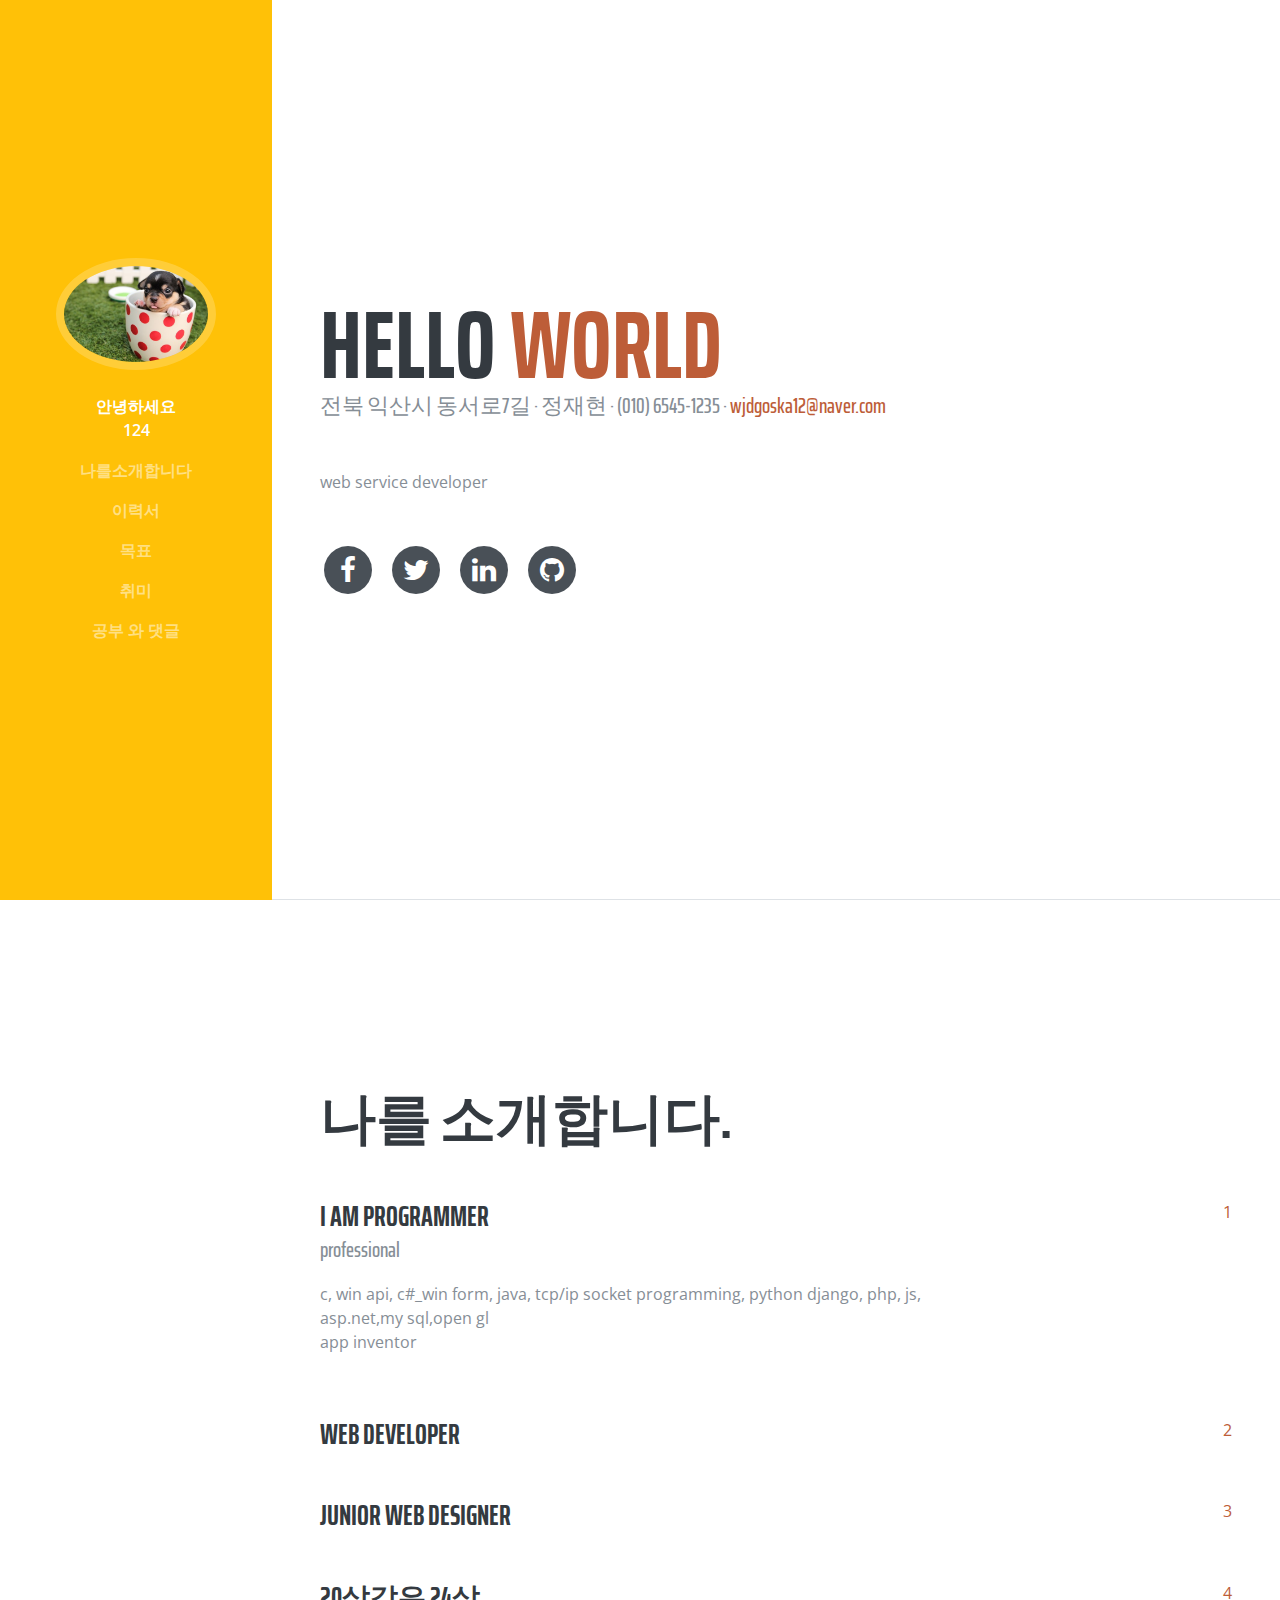
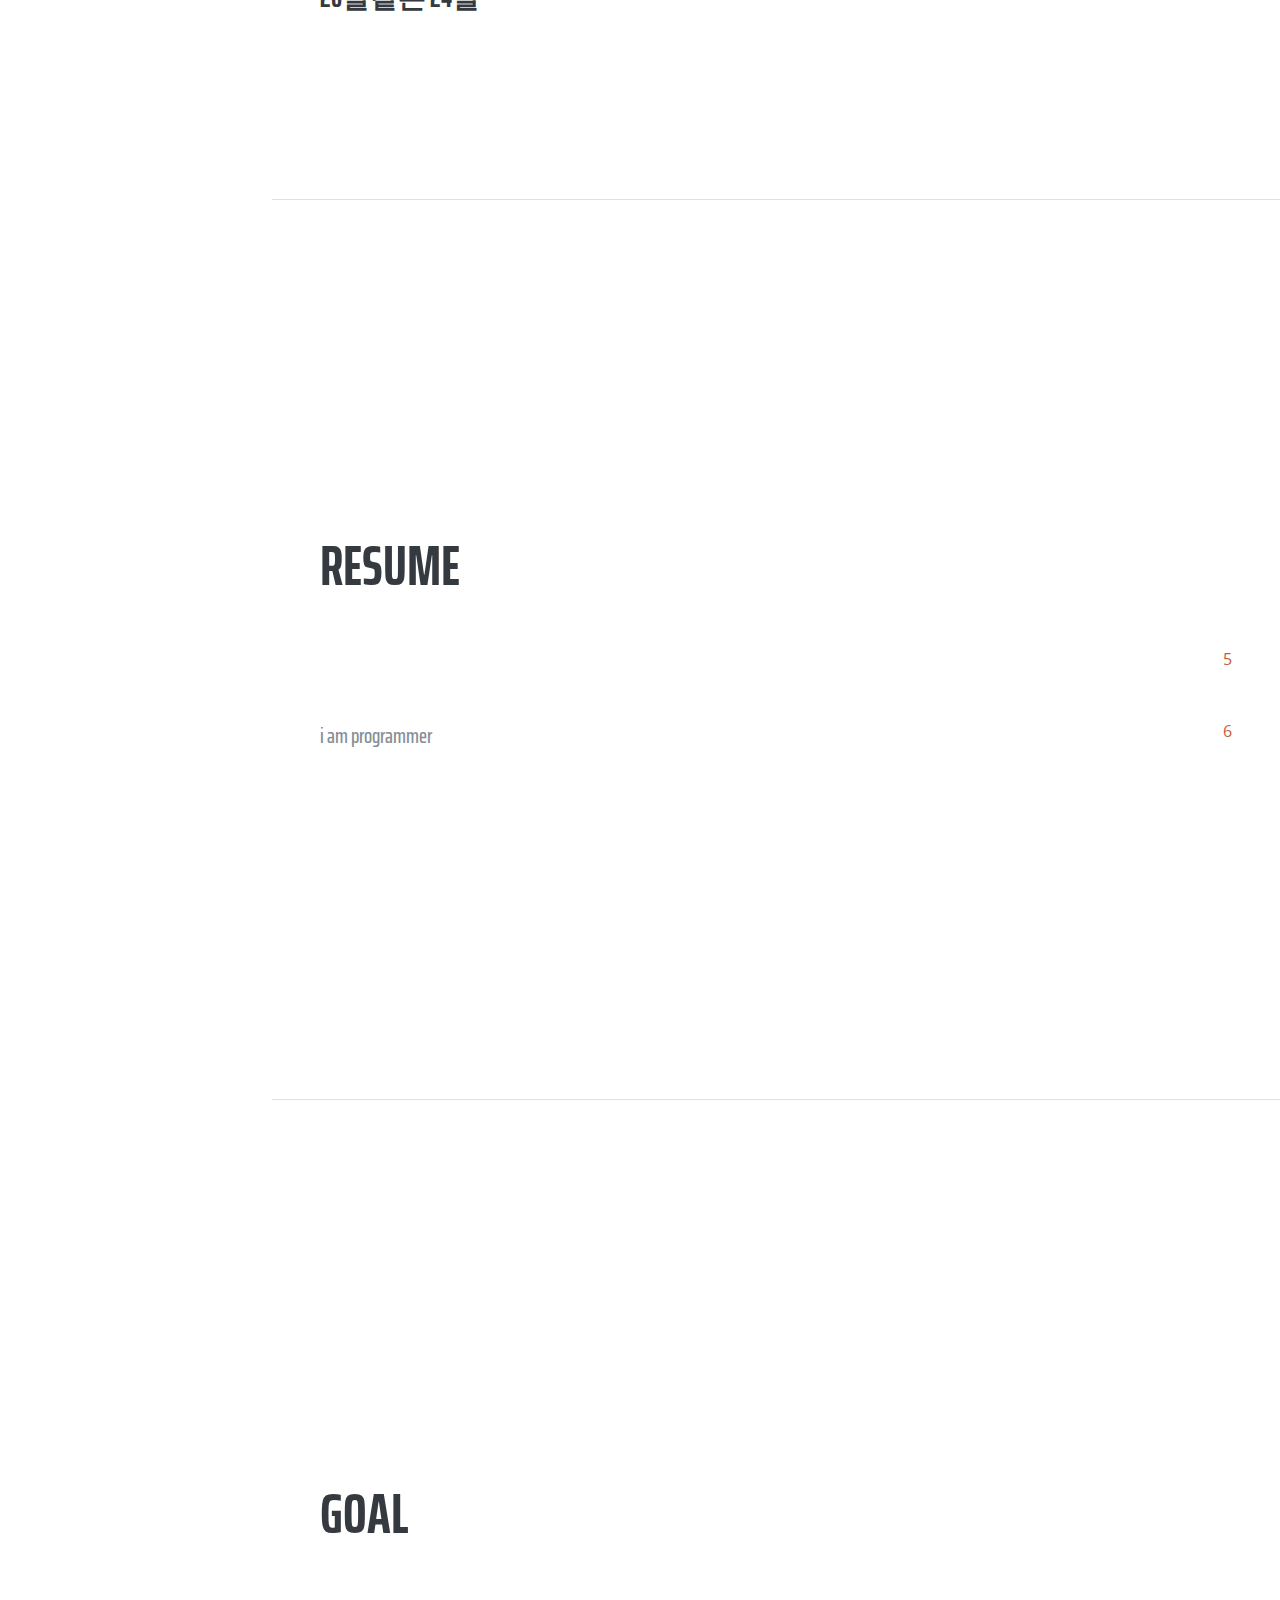
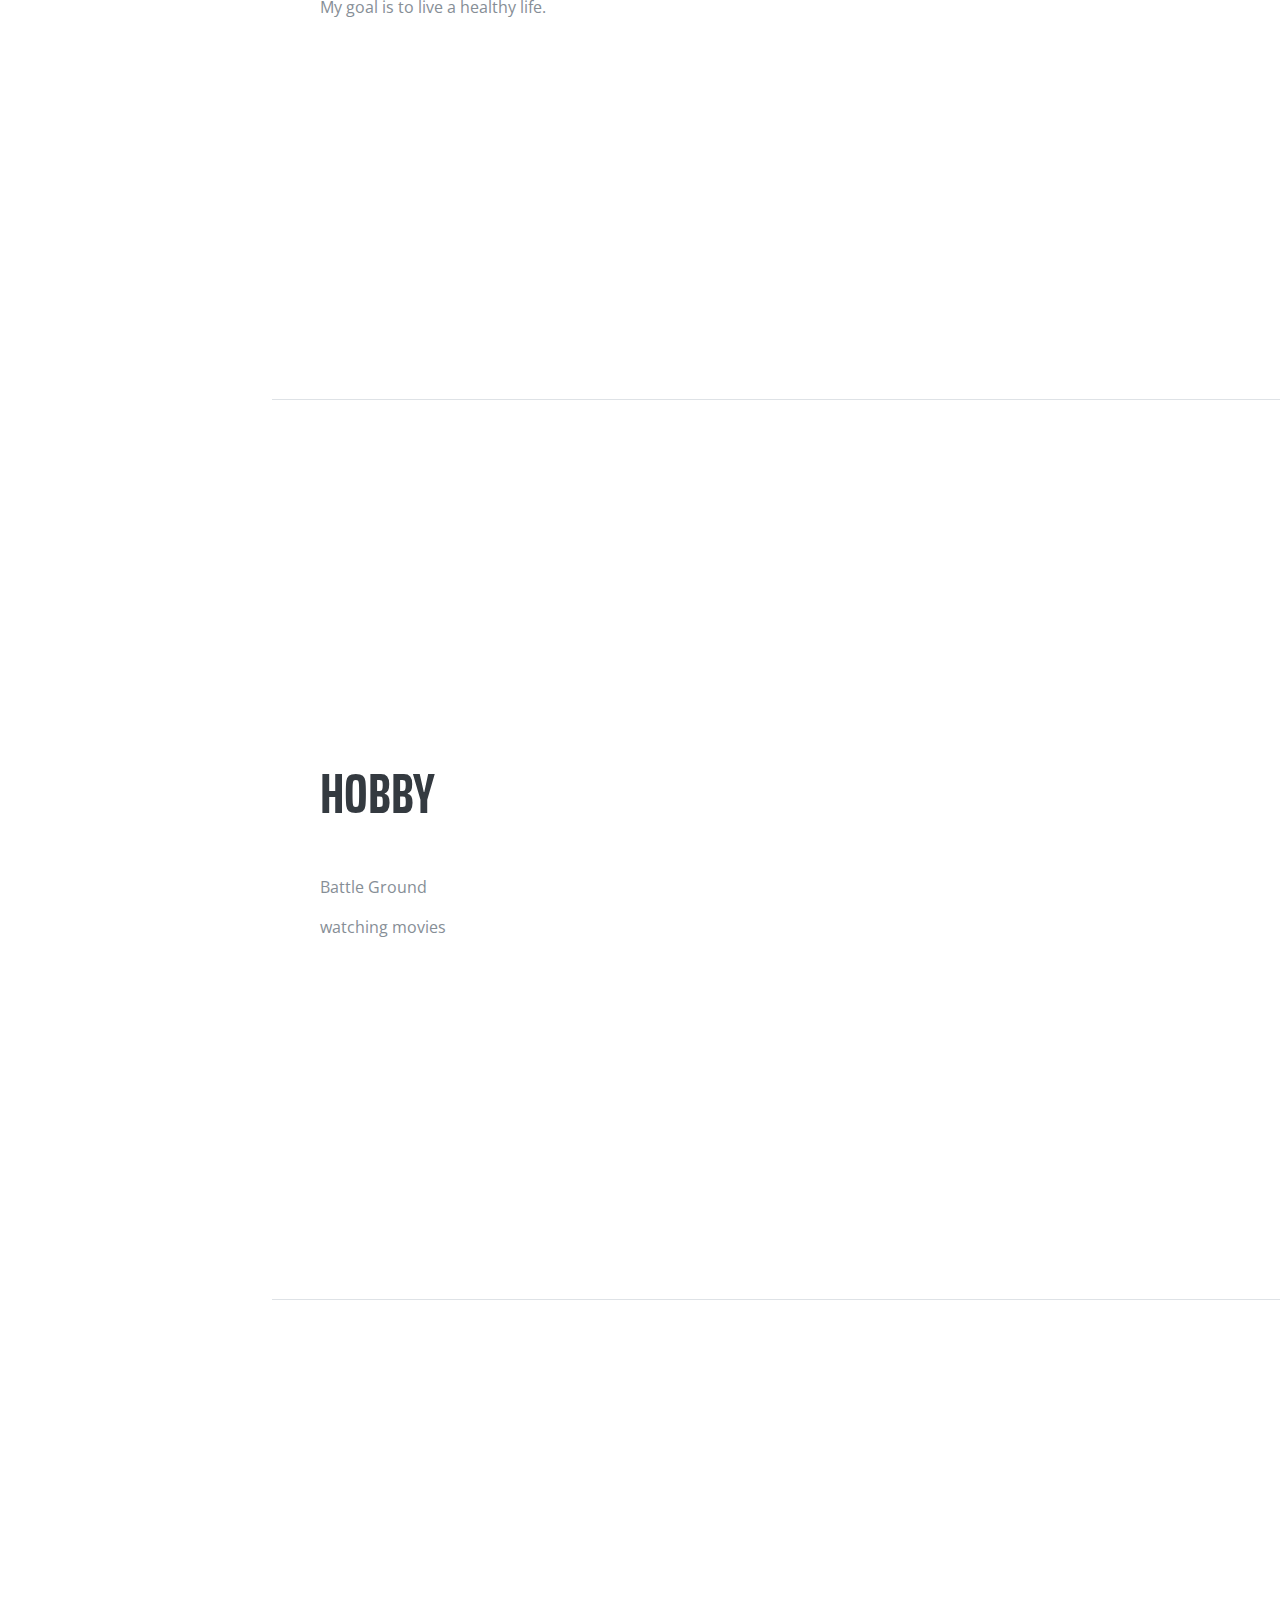
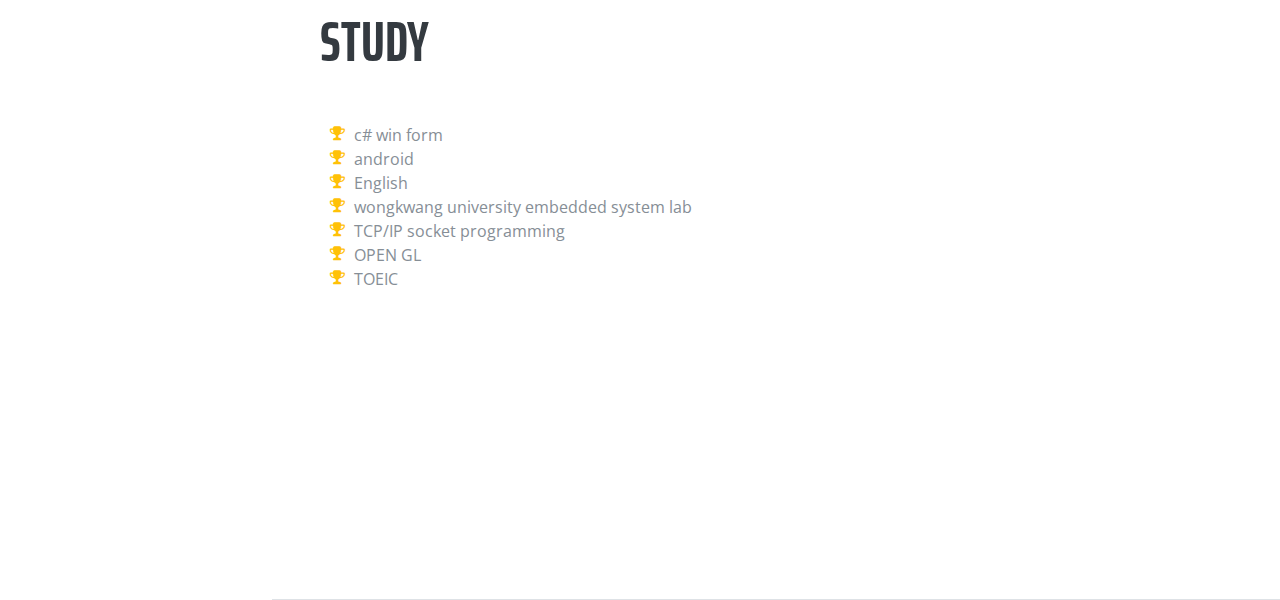
==== index.html @ 65ce3985 "Update index.html" ====
<!DOCTYPE html>
<html lang="en">

  <head>

    <meta charset="utf-8">
    <meta name="viewport" content="width=device-width, initial-scale=1, shrink-to-fit=no">
    <meta name="description" content="">
    <meta name="author" content="">
    
    <title>정재현의 웹페이지 </title>

    <!-- Bootstrap core CSS -->
    <link href="vendor/bootstrap/css/bootstrap.min.css" rel="stylesheet">

    <!-- Custom fonts for this template -->
    <link href="https://fonts.googleapis.com/css?family=Saira+Extra+Condensed:100,200,300,400,500,600,700,800,900" rel="stylesheet">
    <link href="https://fonts.googleapis.com/css?family=Open+Sans:300,300i,400,400i,600,600i,700,700i,800,800i" rel="stylesheet">
    <link href="vendor/font-awesome/css/font-awesome.min.css" rel="stylesheet">
    <link href="vendor/devicons/css/devicons.min.css" rel="stylesheet">
    <link href="vendor/simple-line-icons/css/simple-line-icons.css" rel="stylesheet">

    <!-- Custom styles for this template -->
    <link href="css/resume.css" rel="stylesheet">

  </head>

  <body id="page-top">



    <nav class="navbar navbar-expand-lg navbar-dark bg-warning fixed-top" id="sideNav">
      <a class="navbar-brand js-scroll-trigger" href="#page-top">
        <span class="d-block d-lg-none">Start Bootstrap</span>
        <span class="d-none d-lg-block">
          <img class="img-fluid img-profile rounded-circle mx-auto mb-2" src="img/profile.jpg" alt="">
        </span>
      </a>
      <button class="navbar-toggler" type="button" data-toggle="collapse" data-target="#navbarSupportedContent" aria-controls="navbarSupportedContent" aria-expanded="false" aria-label="Toggle navigation">
        <span class="navbar-toggler-icon"></span>
      </button>
      <div class="collapse navbar-collapse" id="navbarSupportedContent">
        <ul class="navbar-nav">
          <li class="nav-item">
            <a class="nav-link js-scroll-trigger" href="#about">안녕하세요<br>124</a>
          </li>
          <li class="nav-item">
            <a class="nav-link js-scroll-trigger" href="#experience">나를소개합니다</a>
          </li>
          <li class="nav-item">
            <a class="nav-link js-scroll-trigger" href="#education">이력서</a>
          </li>
          <li class="nav-item">
            <a class="nav-link js-scroll-trigger" href="#skills">목표</a>
          </li>
          <li class="nav-item">
            <a class="nav-link js-scroll-trigger" href="#interests">취미</a>
          </li>
          <li class="nav-item">
            <a class="nav-link js-scroll-trigger" href="#awards">공부 와 댓글</a>
          </li>
        </ul>
      </div>
    </nav>

    <div class="container-fluid p-0">

      <section class="resume-section p-3 p-lg-5 d-flex d-column" id="about">
        <div class="my-auto">
          <h1 class="mb-0">Hello
            <span class="text-primary">World</span>
          </h1>
          <div class="subheading mb-5">전북 익산시 동서로7길 · 정재현 · (010) 6545-1235 ·
            <a href="mailto:name@email.com">wjdgoska12@naver.com</a>
          </div>
          <p class="mb-5">web service developer</p>
          <ul class="list-inline list-social-icons mb-0">
            <li class="list-inline-item">
              <a href="#">
                <span class="fa-stack fa-lg">
                  <i class="fa fa-circle fa-stack-2x"></i>
                  <i class="fa fa-facebook fa-stack-1x fa-inverse"></i>
                </span>
              </a>
            </li>
            <li class="list-inline-item">
              <a href="#">
                <span class="fa-stack fa-lg">
                  <i class="fa fa-circle fa-stack-2x"></i>
                  <i class="fa fa-twitter fa-stack-1x fa-inverse"></i>
                </span>
              </a>
            </li>
            <li class="list-inline-item">
              <a href="#">
                <span class="fa-stack fa-lg">
                  <i class="fa fa-circle fa-stack-2x"></i>
                  <i class="fa fa-linkedin fa-stack-1x fa-inverse"></i>
                </span>
              </a>
            </li>
            <li class="list-inline-item">
              <a href="#">
                <span class="fa-stack fa-lg">
                  <i class="fa fa-circle fa-stack-2x"></i>
                  <i class="fa fa-github fa-stack-1x fa-inverse"></i>
                </span>
              </a>
            </li>
          </ul>
        </div>
      </section>

      <section class="resume-section p-3 p-lg-5 d-flex flex-column" id="experience">
        <div class="my-auto">
          <h2 class="mb-5">나를 소개합니다.</h2>

          <div class="resume-item d-flex flex-column flex-md-row mb-5">
            <div class="resume-content mr-auto">
              <h3 class="mb-0">I am programmer</h3>
              <div class="subheading mb-3">professional</div>
              <p>c, win api, c#_win form, java, tcp/ip socket programming, python django, php, js, asp.net,my sql,open gl<br>app inventor</div>
            <div class="resume-date text-md-right">
              <span class="text-primary">1</span>
            </div>
          </div>

          <div class="resume-item d-flex flex-column flex-md-row mb-5">
            <div class="resume-content mr-auto">
              <h3 class="mb-0">Web Developer</h3>
             
            </div>
            <div class="resume-date text-md-right">
              <span class="text-primary">2</span>
            </div>
          </div>

          <div class="resume-item d-flex flex-column flex-md-row mb-5">
            <div class="resume-content mr-auto">
              <h3 class="mb-0">Junior Web Designer</h3>
              
            </div>
            <div class="resume-date text-md-right">
              <span class="text-primary">3</span>
            </div>
          </div>

          <div class="resume-item d-flex flex-column flex-md-row">
            <div class="resume-content mr-auto">
              <h3 class="mb-0">20살같은 24살</h3>
              
            </div>
            <div class="resume-date text-md-right">
              <span class="text-primary">4</span>
            </div>
          </div>

        </div>

      </section>

      <section class="resume-section p-3 p-lg-5 d-flex flex-column" id="education">
        <div class="my-auto">
          <h2 class="mb-5">Resume</h2>

          <div class="resume-item d-flex flex-column flex-md-row mb-5">
            <div class="resume-content mr-auto">
            
            </div>
            <div class="resume-date text-md-right">
              <span class="text-primary">5</span>
            </div>
          </div>
          <div class="resume-item d-flex flex-column flex-md-row">
            <div class="resume-content mr-auto">
              <div class="subheading mb-3">I am Programmer</div>
            
            </div>
            <div class="resume-date text-md-right">
              <span class="text-primary">6</span>
            </div>
          </div>

        </div>
      </section>

      <section class="resume-section p-3 p-lg-5 d-flex flex-column" id="skills">
        <div class="my-auto">
          <h2 class="mb-5">goal</h2>
               My goal is to live a healthy life.
        </div>
      </section>

      <section class="resume-section p-3 p-lg-5 d-flex flex-column" id="interests">
        <div class="my-auto">
          <h2 class="mb-5">HOBBY</h2>
          <p>Battle Ground</p>
          <p class="mb-0">watching movies</p>
        </div>
      </section>

      <section class="resume-section p-3 p-lg-5 d-flex flex-column" id="awards">
        <div class="my-auto">
          <h2 class="mb-5">study</h2>
          <ul class="fa-ul mb-0">
            <li>
              <i class="fa-li fa fa-trophy text-warning"></i>
              c# win form</li>
            <li>
              <i class="fa-li fa fa-trophy text-warning"></i>
             android</li>
            <li>
              <i class="fa-li fa fa-trophy text-warning"></i>
            
             English</li>
            <li>
              <i class="fa-li fa fa-trophy text-warning"></i>
             wongkwang university embedded system lab</li>
            <li>
              <i class="fa-li fa fa-trophy text-warning"></i>
              TCP/IP socket programming</li>
            <li>
            <li>
              <i class="fa-li fa fa-trophy text-warning"></i>
              OPEN GL</li>
            <li>
              <i class="fa-li fa fa-trophy text-warning"></i>
             TOEIC</li>
          </ul>
        </div>
      </section>

    </div>


    <!-- Bootstrap core JavaScript -->
    <script src="vendor/jquery/jquery.min.js"></script>
    <script src="vendor/bootstrap/js/bootstrap.bundle.min.js"></script>

    <!-- Plugin JavaScript -->
    <script src="vendor/jquery-easing/jquery.easing.min.js"></script>

    <!-- Custom scripts for this template -->
    <script src="js/resume.min.js"></script>
</div>

<script id="dsq-count-scr" src="//wjdgoska12-1.disqus.com/count.js" async></script>
<div id="disqus_thread"></div>
<script>

  /**
  *  RECOMMENDED CONFIGURATION VARIABLES: EDIT AND UNCOMMENT THE SECTION BELOW TO INSERT DYNAMIC VALUES FROM YOUR PLATFORM OR CMS.
  *  LEARN WHY DEFINING THESE VARIABLES IS IMPORTANT: https://disqus.com/admin/universalcode/#configuration-variables*/
  /*
  var disqus_config = function () {
  this.page.url = PAGE_URL;  // Replace PAGE_URL with your page's canonical URL variable
  this.page.identifier = PAGE_IDENTIFIER; // Replace PAGE_IDENTIFIER with your page's unique identifier variable
  };
  
  */
  (function () { // DON'T EDIT BELOW THIS LINE
    var d = document, s = d.createElement('script');
    s.src = 'https://wjdgoska12-1.disqus.com/embed.js';
    s.setAttribute('data-timestamp', +new Date());
    (d.head || d.body).appendChild(s);
  })();
</script>
<noscript>Please enable JavaScript to view the
  <a href="https://disqus.com/?ref_noscript">comments powered by Disqus.</a>
</noscript>



  </body>

</html>
---- vendor/devicons/css/devicons.min.css ----
/*!
 *  Devicons 1.8.0 made by Theodore Vorillas / http://vorillaz.com 
 */
@font-face{font-family:devicons;src:url(../fonts/devicons.eot?xqxft6);src:url(../fonts/devicons.eot?#iefixxqxft6) format("embedded-opentype"),url(../fonts/devicons.woff?xqxft6) format("woff"),url(../fonts/devicons.ttf?xqxft6) format("truetype"),url(../fonts/devicons.svg?xqxft6#devicons) format("svg");font-weight:400;font-style:normal}.devicons{font-family:devicons;speak:none;font-style:normal;font-weight:400;font-variant:normal;text-transform:none;line-height:1;-webkit-font-smoothing:antialiased;-moz-osx-font-smoothing:grayscale}.devicons-git:before{content:"\e602"}.devicons-git_compare:before{content:"\e628"}.devicons-git_branch:before{content:"\e625"}.devicons-git_commit:before{content:"\e629"}.devicons-git_pull_request:before{content:"\e626"}.devicons-git_merge:before{content:"\e627"}.devicons-bitbucket:before{content:"\e603"}.devicons-github_alt:before{content:"\e608"}.devicons-github_badge:before{content:"\e609"}.devicons-github:before{content:"\e60a"}.devicons-github_full:before{content:"\e617"}.devicons-java:before{content:"\e638"}.devicons-ruby:before{content:"\e639"}.devicons-scala:before{content:"\e637"}.devicons-python:before{content:"\e63c"}.devicons-go:before{content:"\e624"}.devicons-ruby_on_rails:before{content:"\e63b"}.devicons-django:before{content:"\e61d"}.devicons-markdown:before{content:"\e63e"}.devicons-php:before{content:"\e63d"}.devicons-mysql:before{content:"\e604"}.devicons-streamline:before{content:"\e605"}.devicons-database:before{content:"\e606"}.devicons-laravel:before{content:"\e63f"}.devicons-javascript:before{content:"\e64e"}.devicons-angular:before{content:"\e653"}.devicons-backbone:before{content:"\e652"}.devicons-coffeescript:before{content:"\e651"}.devicons-jquery:before{content:"\e650"}.devicons-modernizr:before{content:"\e620"}.devicons-jquery_ui:before{content:"\e654"}.devicons-ember:before{content:"\e61b"}.devicons-dojo:before{content:"\e61c"}.devicons-nodejs:before{content:"\e619"}.devicons-nodejs_small:before{content:"\e618"}.devicons-javascript_shield:before{content:"\e64f"}.devicons-bootstrap:before{content:"\e647"}.devicons-sass:before{content:"\e64b"}.devicons-css3_full:before{content:"\e64a"}.devicons-css3:before{content:"\e649"}.devicons-html5:before{content:"\e636"}.devicons-html5_multimedia:before{content:"\e632"}.devicons-html5_device_access:before{content:"\e633"}.devicons-html5_3d_effects:before{content:"\e635"}.devicons-html5_connectivity:before{content:"\e634"}.devicons-ghost_small:before{content:"\e614"}.devicons-ghost:before{content:"\e61f"}.devicons-magento:before{content:"\e640"}.devicons-joomla:before{content:"\e641"}.devicons-jekyll_small:before{content:"\e60d"}.devicons-drupal:before{content:"\e642"}.devicons-wordpress:before{content:"\e60b"}.devicons-grunt:before{content:"\e64c"}.devicons-bower:before{content:"\e64d"}.devicons-npm:before{content:"\e61e"}.devicons-yahoo_small:before{content:"\e62b"}.devicons-yahoo:before{content:"\e615"}.devicons-bing_small:before{content:"\e600"}.devicons-windows:before{content:"\e60f"}.devicons-linux:before{content:"\e612"}.devicons-ubuntu:before{content:"\e63a"}.devicons-android:before{content:"\e60e"}.devicons-apple:before{content:"\e611"}.devicons-appstore:before{content:"\e613"}.devicons-phonegap:before{content:"\e630"}.devicons-blackberry:before{content:"\e623"}.devicons-stackoverflow:before{content:"\e610"}.devicons-techcrunch:before{content:"\e62c"}.devicons-codrops:before{content:"\e62f"}.devicons-css_tricks:before{content:"\e601"}.devicons-smashing_magazine:before{content:"\e62d"}.devicons-netmagazine:before{content:"\e62e"}.devicons-codepen:before{content:"\e616"}.devicons-cssdeck:before{content:"\e62a"}.devicons-hackernews:before{content:"\e61a"}.devicons-dropbox:before{content:"\e607"}.devicons-google_drive:before{content:"\e631"}.devicons-visualstudio:before{content:"\e60c"}.devicons-unity_small:before{content:"\e621"}.devicons-raspberry_pi:before{content:"\e622"}.devicons-chrome:before{content:"\e643"}.devicons-ie:before{content:"\e644"}.devicons-firefox:before{content:"\e645"}.devicons-opera:before{content:"\e646"}.devicons-safari:before{content:"\e648"}.devicons-swift:before{content:"\e655"}.devicons-symfony:before{content:"\e656"}.devicons-symfony_badge:before{content:"\e657"}.devicons-less:before{content:"\e658"}.devicons-stylus:before{content:"\e659"}.devicons-trello:before{content:"\e65a"}.devicons-atlassian:before{content:"\e65b"}.devicons-jira:before{content:"\e65c"}.devicons-envato:before{content:"\e65d"}.devicons-snap_svg:before{content:"\e65e"}.devicons-raphael:before{content:"\e65f"}.devicons-google_analytics:before{content:"\e660"}.devicons-compass:before{content:"\e661"}.devicons-onedrive:before{content:"\e662"}.devicons-gulp:before{content:"\e663"}.devicons-atom:before{content:"\e664"}.devicons-cisco:before{content:"\e665"}.devicons-nancy:before{content:"\e666"}.devicons-clojure:before{content:"\e668"}.devicons-clojure_alt:before{content:"\e66a"}.devicons-perl:before{content:"\e669"}.devicons-celluloid:before{content:"\e66b"}.devicons-w3c:before{content:"\e66c"}.devicons-redis:before{content:"\e66d"}.devicons-postgresql:before{content:"\e66e"}.devicons-webplatform:before{content:"\e66f"}.devicons-jenkins:before{content:"\e667"}.devicons-requirejs:before{content:"\e670"}.devicons-opensource:before{content:"\e671"}.devicons-typo3:before{content:"\e672"}.devicons-uikit:before{content:"\e673"}.devicons-doctrine:before{content:"\e674"}.devicons-groovy:before{content:"\e675"}.devicons-nginx:before{content:"\e676"}.devicons-haskell:before{content:"\e677"}.devicons-zend:before{content:"\e678"}.devicons-gnu:before{content:"\e679"}.devicons-yeoman:before{content:"\e67a"}.devicons-heroku:before{content:"\e67b"}.devicons-debian:before{content:"\e67d"}.devicons-travis:before{content:"\e67e"}.devicons-dotnet:before{content:"\e67f"}.devicons-codeigniter:before{content:"\e680"}.devicons-javascript_badge:before{content:"\e681"}.devicons-yii:before{content:"\e682"}.devicons-msql_server:before{content:"\e67c"}.devicons-composer:before{content:"\e683"}.devicons-krakenjs_badge:before{content:"\e684"}.devicons-krakenjs:before{content:"\e685"}.devicons-mozilla:before{content:"\e686"}.devicons-firebase:before{content:"\e687"}.devicons-sizzlejs:before{content:"\e688"}.devicons-creativecommons:before{content:"\e689"}.devicons-creativecommons_badge:before{content:"\e68a"}.devicons-mitlicence:before{content:"\e68b"}.devicons-senchatouch:before{content:"\e68c"}.devicons-bugsense:before{content:"\e68d"}.devicons-extjs:before{content:"\e68e"}.devicons-mootools_badge:before{content:"\e68f"}.devicons-mootools:before{content:"\e690"}.devicons-ruby_rough:before{content:"\e691"}.devicons-komodo:before{content:"\e692"}.devicons-coda:before{content:"\e693"}.devicons-bintray:before{content:"\e694"}.devicons-terminal:before{content:"\e695"}.devicons-code:before{content:"\e696"}.devicons-responsive:before{content:"\e697"}.devicons-dart:before{content:"\e698"}.devicons-aptana:before{content:"\e699"}.devicons-mailchimp:before{content:"\e69a"}.devicons-netbeans:before{content:"\e69b"}.devicons-dreamweaver:before{content:"\e69c"}.devicons-brackets:before{content:"\e69d"}.devicons-eclipse:before{content:"\e69e"}.devicons-cloud9:before{content:"\e69f"}.devicons-scrum:before{content:"\e6a0"}.devicons-prolog:before{content:"\e6a1"}.devicons-terminal_badge:before{content:"\e6a2"}.devicons-code_badge:before{content:"\e6a3"}.devicons-mongodb:before{content:"\e6a4"}.devicons-meteor:before{content:"\e6a5"}.devicons-meteorfull:before{content:"\e6a6"}.devicons-fsharp:before{content:"\e6a7"}.devicons-rust:before{content:"\e6a8"}.devicons-ionic:before{content:"\e6a9"}.devicons-sublime:before{content:"\e6aa"}.devicons-appcelerator:before{content:"\e6ab"}.devicons-asterisk:before{content:"\e6ac"}.devicons-aws:before{content:"\e6ad"}.devicons-digital-ocean:before{content:"\e6ae"}.devicons-dlang:before{content:"\e6af"}.devicons-docker:before{content:"\e6b0"}.devicons-erlang:before{content:"\e6b1"}.devicons-google-cloud-platform:before{content:"\e6b2"}.devicons-grails:before{content:"\e6b3"}.devicons-illustrator:before{content:"\e6b4"}.devicons-intellij:before{content:"\e6b5"}.devicons-materializecss:before{content:"\e6b6"}.devicons-openshift:before{content:"\e6b7"}.devicons-photoshop:before{content:"\e6b8"}.devicons-rackspace:before{content:"\e6b9"}.devicons-react:before{content:"\e6ba"}.devicons-redhat:before{content:"\e6bb"}.devicons-scriptcs:before{content:"\e6bc"}.devicons-sqllite:before{content:"\e6c4"}.devicons-vim:before{content:"\e6c5"}
---- vendor/simple-line-icons/css/simple-line-icons.css ----
@font-face {
  font-family: 'simple-line-icons';
  src: url('../fonts/Simple-Line-Icons.eot?v=2.4.0');
  src: url('../fonts/Simple-Line-Icons.eot?v=2.4.0#iefix') format('embedded-opentype'), url('../fonts/Simple-Line-Icons.woff2?v=2.4.0') format('woff2'), url('../fonts/Simple-Line-Icons.ttf?v=2.4.0') format('truetype'), url('../fonts/Simple-Line-Icons.woff?v=2.4.0') format('woff'), url('../fonts/Simple-Line-Icons.svg?v=2.4.0#simple-line-icons') format('svg');
  font-weight: normal;
  font-style: normal;
}
/*
 Use the following CSS code if you want to have a class per icon.
 Instead of a list of all class selectors, you can use the generic [class*="icon-"] selector, but it's slower:
*/
.icon-user,
.icon-people,
.icon-user-female,
.icon-user-follow,
.icon-user-following,
.icon-user-unfollow,
.icon-login,
.icon-logout,
.icon-emotsmile,
.icon-phone,
.icon-call-end,
.icon-call-in,
.icon-call-out,
.icon-map,
.icon-location-pin,
.icon-direction,
.icon-directions,
.icon-compass,
.icon-layers,
.icon-menu,
.icon-list,
.icon-options-vertical,
.icon-options,
.icon-arrow-down,
.icon-arrow-left,
.icon-arrow-right,
.icon-arrow-up,
.icon-arrow-up-circle,
.icon-arrow-left-circle,
.icon-arrow-right-circle,
.icon-arrow-down-circle,
.icon-check,
.icon-clock,
.icon-plus,
.icon-minus,
.icon-close,
.icon-event,
.icon-exclamation,
.icon-organization,
.icon-trophy,
.icon-screen-smartphone,
.icon-screen-desktop,
.icon-plane,
.icon-notebook,
.icon-mustache,
.icon-mouse,
.icon-magnet,
.icon-energy,
.icon-disc,
.icon-cursor,
.icon-cursor-move,
.icon-crop,
.icon-chemistry,
.icon-speedometer,
.icon-shield,
.icon-screen-tablet,
.icon-magic-wand,
.icon-hourglass,
.icon-graduation,
.icon-ghost,
.icon-game-controller,
.icon-fire,
.icon-eyeglass,
.icon-envelope-open,
.icon-envelope-letter,
.icon-bell,
.icon-badge,
.icon-anchor,
.icon-wallet,
.icon-vector,
.icon-speech,
.icon-puzzle,
.icon-printer,
.icon-present,
.icon-playlist,
.icon-pin,
.icon-picture,
.icon-handbag,
.icon-globe-alt,
.icon-globe,
.icon-folder-alt,
.icon-folder,
.icon-film,
.icon-feed,
.icon-drop,
.icon-drawer,
.icon-docs,
.icon-doc,
.icon-diamond,
.icon-cup,
.icon-calculator,
.icon-bubbles,
.icon-briefcase,
.icon-book-open,
.icon-basket-loaded,
.icon-basket,
.icon-bag,
.icon-action-undo,
.icon-action-redo,
.icon-wrench,
.icon-umbrella,
.icon-trash,
.icon-tag,
.icon-support,
.icon-frame,
.icon-size-fullscreen,
.icon-size-actual,
.icon-shuffle,
.icon-share-alt,
.icon-share,
.icon-rocket,
.icon-question,
.icon-pie-chart,
.icon-pencil,
.icon-note,
.icon-loop,
.icon-home,
.icon-grid,
.icon-graph,
.icon-microphone,
.icon-music-tone-alt,
.icon-music-tone,
.icon-earphones-alt,
.icon-earphones,
.icon-equalizer,
.icon-like,
.icon-dislike,
.icon-control-start,
.icon-control-rewind,
.icon-control-play,
.icon-control-pause,
.icon-control-forward,
.icon-control-end,
.icon-volume-1,
.icon-volume-2,
.icon-volume-off,
.icon-calendar,
.icon-bulb,
.icon-chart,
.icon-ban,
.icon-bubble,
.icon-camrecorder,
.icon-camera,
.icon-cloud-download,
.icon-cloud-upload,
.icon-envelope,
.icon-eye,
.icon-flag,
.icon-heart,
.icon-info,
.icon-key,
.icon-link,
.icon-lock,
.icon-lock-open,
.icon-magnifier,
.icon-magnifier-add,
.icon-magnifier-remove,
.icon-paper-clip,
.icon-paper-plane,
.icon-power,
.icon-refresh,
.icon-reload,
.icon-settings,
.icon-star,
.icon-symbol-female,
.icon-symbol-male,
.icon-target,
.icon-credit-card,
.icon-paypal,
.icon-social-tumblr,
.icon-social-twitter,
.icon-social-facebook,
.icon-social-instagram,
.icon-social-linkedin,
.icon-social-pinterest,
.icon-social-github,
.icon-social-google,
.icon-social-reddit,
.icon-social-skype,
.icon-social-dribbble,
.icon-social-behance,
.icon-social-foursqare,
.icon-social-soundcloud,
.icon-social-spotify,
.icon-social-stumbleupon,
.icon-social-youtube,
.icon-social-dropbox,
.icon-social-vkontakte,
.icon-social-steam {
  font-family: 'simple-line-icons';
  speak: none;
  font-style: normal;
  font-weight: normal;
  font-variant: normal;
  text-transform: none;
  line-height: 1;
  /* Better Font Rendering =========== */
  -webkit-font-smoothing: antialiased;
  -moz-osx-font-smoothing: grayscale;
}
.icon-user:before {
  content: "\e005";
}
.icon-people:before {
  content: "\e001";
}
.icon-user-female:before {
  content: "\e000";
}
.icon-user-follow:before {
  content: "\e002";
}
.icon-user-following:before {
  content: "\e003";
}
.icon-user-unfollow:before {
  content: "\e004";
}
.icon-login:before {
  content: "\e066";
}
.icon-logout:before {
  content: "\e065";
}
.icon-emotsmile:before {
  content: "\e021";
}
.icon-phone:before {
  content: "\e600";
}
.icon-call-end:before {
  content: "\e048";
}
.icon-call-in:before {
  content: "\e047";
}
.icon-call-out:before {
  content: "\e046";
}
.icon-map:before {
  content: "\e033";
}
.icon-location-pin:before {
  content: "\e096";
}
.icon-direction:before {
  content: "\e042";
}
.icon-directions:before {
  content: "\e041";
}
.icon-compass:before {
  content: "\e045";
}
.icon-layers:before {
  content: "\e034";
}
.icon-menu:before {
  content: "\e601";
}
.icon-list:before {
  content: "\e067";
}
.icon-options-vertical:before {
  content: "\e602";
}
.icon-options:before {
  content: "\e603";
}
.icon-arrow-down:before {
  content: "\e604";
}
.icon-arrow-left:before {
  content: "\e605";
}
.icon-arrow-right:before {
  content: "\e606";
}
.icon-arrow-up:before {
  content: "\e607";
}
.icon-arrow-up-circle:before {
  content: "\e078";
}
.icon-arrow-left-circle:before {
  content: "\e07a";
}
.icon-arrow-right-circle:before {
  content: "\e079";
}
.icon-arrow-down-circle:before {
  content: "\e07b";
}
.icon-check:before {
  content: "\e080";
}
.icon-clock:before {
  content: "\e081";
}
.icon-plus:before {
  content: "\e095";
}
.icon-minus:before {
  content: "\e615";
}
.icon-close:before {
  content: "\e082";
}
.icon-event:before {
  content: "\e619";
}
.icon-exclamation:before {
  content: "\e617";
}
.icon-organization:before {
  content: "\e616";
}
.icon-trophy:before {
  content: "\e006";
}
.icon-screen-smartphone:before {
  content: "\e010";
}
.icon-screen-desktop:before {
  content: "\e011";
}
.icon-plane:before {
  content: "\e012";
}
.icon-notebook:before {
  content: "\e013";
}
.icon-mustache:before {
  content: "\e014";
}
.icon-mouse:before {
  content: "\e015";
}
.icon-magnet:before {
  content: "\e016";
}
.icon-energy:before {
  content: "\e020";
}
.icon-disc:before {
  content: "\e022";
}
.icon-cursor:before {
  content: "\e06e";
}
.icon-cursor-move:before {
  content: "\e023";
}
.icon-crop:before {
  content: "\e024";
}
.icon-chemistry:before {
  content: "\e026";
}
.icon-speedometer:before {
  content: "\e007";
}
.icon-shield:before {
  content: "\e00e";
}
.icon-screen-tablet:before {
  content: "\e00f";
}
.icon-magic-wand:before {
  content: "\e017";
}
.icon-hourglass:before {
  content: "\e018";
}
.icon-graduation:before {
  content: "\e019";
}
.icon-ghost:before {
  content: "\e01a";
}
.icon-game-controller:before {
  content: "\e01b";
}
.icon-fire:before {
  content: "\e01c";
}
.icon-eyeglass:before {
  content: "\e01d";
}
.icon-envelope-open:before {
  content: "\e01e";
}
.icon-envelope-letter:before {
  content: "\e01f";
}
.icon-bell:before {
  content: "\e027";
}
.icon-badge:before {
  content: "\e028";
}
.icon-anchor:before {
  content: "\e029";
}
.icon-wallet:before {
  content: "\e02a";
}
.icon-vector:before {
  content: "\e02b";
}
.icon-speech:before {
  content: "\e02c";
}
.icon-puzzle:before {
  content: "\e02d";
}
.icon-printer:before {
  content: "\e02e";
}
.icon-present:before {
  content: "\e02f";
}
.icon-playlist:before {
  content: "\e030";
}
.icon-pin:before {
  content: "\e031";
}
.icon-picture:before {
  content: "\e032";
}
.icon-handbag:before {
  content: "\e035";
}
.icon-globe-alt:before {
  content: "\e036";
}
.icon-globe:before {
  content: "\e037";
}
.icon-folder-alt:before {
  content: "\e039";
}
.icon-folder:before {
  content: "\e089";
}
.icon-film:before {
  content: "\e03a";
}
.icon-feed:before {
  content: "\e03b";
}
.icon-drop:before {
  content: "\e03e";
}
.icon-drawer:before {
  content: "\e03f";
}
.icon-docs:before {
  content: "\e040";
}
.icon-doc:before {
  content: "\e085";
}
.icon-diamond:before {
  content: "\e043";
}
.icon-cup:before {
  content: "\e044";
}
.icon-calculator:before {
  content: "\e049";
}
.icon-bubbles:before {
  content: "\e04a";
}
.icon-briefcase:before {
  content: "\e04b";
}
.icon-book-open:before {
  content: "\e04c";
}
.icon-basket-loaded:before {
  content: "\e04d";
}
.icon-basket:before {
  content: "\e04e";
}
.icon-bag:before {
  content: "\e04f";
}
.icon-action-undo:before {
  content: "\e050";
}
.icon-action-redo:before {
  content: "\e051";
}
.icon-wrench:before {
  content: "\e052";
}
.icon-umbrella:before {
  content: "\e053";
}
.icon-trash:before {
  content: "\e054";
}
.icon-tag:before {
  content: "\e055";
}
.icon-support:before {
  content: "\e056";
}
.icon-frame:before {
  content: "\e038";
}
.icon-size-fullscreen:before {
  content: "\e057";
}
.icon-size-actual:before {
  content: "\e058";
}
.icon-shuffle:before {
  content: "\e059";
}
.icon-share-alt:before {
  content: "\e05a";
}
.icon-share:before {
  content: "\e05b";
}
.icon-rocket:before {
  content: "\e05c";
}
.icon-question:before {
  content: "\e05d";
}
.icon-pie-chart:before {
  content: "\e05e";
}
.icon-pencil:before {
  content: "\e05f";
}
.icon-note:before {
  content: "\e060";
}
.icon-loop:before {
  content: "\e064";
}
.icon-home:before {
  content: "\e069";
}
.icon-grid:before {
  content: "\e06a";
}
.icon-graph:before {
  content: "\e06b";
}
.icon-microphone:before {
  content: "\e063";
}
.icon-music-tone-alt:before {
  content: "\e061";
}
.icon-music-tone:before {
  content: "\e062";
}
.icon-earphones-alt:before {
  content: "\e03c";
}
.icon-earphones:before {
  content: "\e03d";
}
.icon-equalizer:before {
  content: "\e06c";
}
.icon-like:before {
  content: "\e068";
}
.icon-dislike:before {
  content: "\e06d";
}
.icon-control-start:before {
  content: "\e06f";
}
.icon-control-rewind:before {
  content: "\e070";
}
.icon-control-play:before {
  content: "\e071";
}
.icon-control-pause:before {
  content: "\e072";
}
.icon-control-forward:before {
  content: "\e073";
}
.icon-control-end:before {
  content: "\e074";
}
.icon-volume-1:before {
  content: "\e09f";
}
.icon-volume-2:before {
  content: "\e0a0";
}
.icon-volume-off:before {
  content: "\e0a1";
}
.icon-calendar:before {
  content: "\e075";
}
.icon-bulb:before {
  content: "\e076";
}
.icon-chart:before {
  content: "\e077";
}
.icon-ban:before {
  content: "\e07c";
}
.icon-bubble:before {
  content: "\e07d";
}
.icon-camrecorder:before {
  content: "\e07e";
}
.icon-camera:before {
  content: "\e07f";
}
.icon-cloud-download:before {
  content: "\e083";
}
.icon-cloud-upload:before {
  content: "\e084";
}
.icon-envelope:before {
  content: "\e086";
}
.icon-eye:before {
  content: "\e087";
}
.icon-flag:before {
  content: "\e088";
}
.icon-heart:before {
  content: "\e08a";
}
.icon-info:before {
  content: "\e08b";
}
.icon-key:before {
  content: "\e08c";
}
.icon-link:before {
  content: "\e08d";
}
.icon-lock:before {
  content: "\e08e";
}
.icon-lock-open:before {
  content: "\e08f";
}
.icon-magnifier:before {
  content: "\e090";
}
.icon-magnifier-add:before {
  content: "\e091";
}
.icon-magnifier-remove:before {
  content: "\e092";
}
.icon-paper-clip:before {
  content: "\e093";
}
.icon-paper-plane:before {
  content: "\e094";
}
.icon-power:before {
  content: "\e097";
}
.icon-refresh:before {
  content: "\e098";
}
.icon-reload:before {
  content: "\e099";
}
.icon-settings:before {
  content: "\e09a";
}
.icon-star:before {
  content: "\e09b";
}
.icon-symbol-female:before {
  content: "\e09c";
}
.icon-symbol-male:before {
  content: "\e09d";
}
.icon-target:before {
  content: "\e09e";
}
.icon-credit-card:before {
  content: "\e025";
}
.icon-paypal:before {
  content: "\e608";
}
.icon-social-tumblr:before {
  content: "\e00a";
}
.icon-social-twitter:before {
  content: "\e009";
}
.icon-social-facebook:before {
  content: "\e00b";
}
.icon-social-instagram:before {
  content: "\e609";
}
.icon-social-linkedin:before {
  content: "\e60a";
}
.icon-social-pinterest:before {
  content: "\e60b";
}
.icon-social-github:before {
  content: "\e60c";
}
.icon-social-google:before {
  content: "\e60d";
}
.icon-social-reddit:before {
  content: "\e60e";
}
.icon-social-skype:before {
  content: "\e60f";
}
.icon-social-dribbble:before {
  content: "\e00d";
}
.icon-social-behance:before {
  content: "\e610";
}
.icon-social-foursqare:before {
  content: "\e611";
}
.icon-social-soundcloud:before {
  content: "\e612";
}
.icon-social-spotify:before {
  content: "\e613";
}
.icon-social-stumbleupon:before {
  content: "\e614";
}
.icon-social-youtube:before {
  content: "\e008";
}
.icon-social-dropbox:before {
  content: "\e00c";
}
.icon-social-vkontakte:before {
  content: "\e618";
}
.icon-social-steam:before {
  content: "\e620";
}
---- css/resume.css ----
body {
  font-family: 'Open Sans', serif;
  padding-top: 54px;
  color: #868e96;
}

@media (min-width: 992px) {
  body {
    padding-top: 0;
    padding-left: 17rem;
  }
}

h1,
h2,
h3,
h4,
h5,
h6 {
  font-family: 'Saira Extra Condensed', serif;
  font-weight: 700;
  text-transform: uppercase;
  color: #343a40;
}

h1 {
  font-size: 6rem;
  line-height: 5.5rem;
}

h2 {
  font-size: 3.5rem;
}

.subheading {
  
  text-transform: lowercase !important;
  font-weight: 500;
  font-family: 'Saira Extra Condensed', serif;
  font-size: 1.35rem;
}

.list-social-icons a {
  color: #495057;
}

.list-social-icons a:hover {
  color: #BD5D38;
}

.list-social-icons a .fa-lg {
  font-size: 1.75rem;
}

.list-icons {
  font-size: 3rem;
}

.list-icons .list-inline-item i:hover {
  color: #BD5D38;
}

#sideNav .navbar-nav .nav-item .nav-link {
  font-weight: 600;
  text-transform: uppercase;
  
}

@media (min-width: 992px) {
  #sideNav {
    text-align: center;
    position: fixed;
    top: 0;
    left: 0;
    display: flex;
    flex-direction: column;
    width: 17rem;
    height: 100vh;
  }
  #sideNav .navbar-brand {
    display: flex;
    margin: auto auto 0;
    padding: 0.5rem;
  }
  #sideNav .navbar-brand .img-profile {
    max-width: 10rem;
    max-height: 10rem;
    border: 0.5rem solid rgba(255, 255, 255, 0.2);
  }
  #sideNav .navbar-collapse {
    display: flex;
    align-items: flex-start;
    flex-grow: 0;
    width: 100%;
    margin-bottom: auto;
  }
  #sideNav .navbar-collapse .navbar-nav {
    flex-direction: column;
    width: 100%;
  }
  #sideNav .navbar-collapse .navbar-nav .nav-item {
    display: block;
  }
  #sideNav .navbar-collapse .navbar-nav .nav-item .nav-link {
    display: block;
  }
}

section.resume-section {
  border-bottom: 1px solid #dee2e6;
  padding-top: 5rem !important;
  padding-bottom: 5rem !important;
}

section.resume-section .resume-item .resume-date {
  min-width: none;
}

@media (min-width: 768px) {
  section.resume-section {
    min-height: 100vh;
  }
  section.resume-section .resume-item .resume-date {
    min-width: 18rem;
  }
}

@media (min-width: 992px) {
  section.resume-section {
    padding-top: 3rem !important;
    padding-bottom: 3rem !important;
  }
}

.bg-primary {
  background-color: #BD5D38 !important;
}

.text-primary {
  color: #BD5D38 !important;
}

a {
  color: #BD5D38;
}

a:hover, a:focus, a:active {
  color: #824027;
}
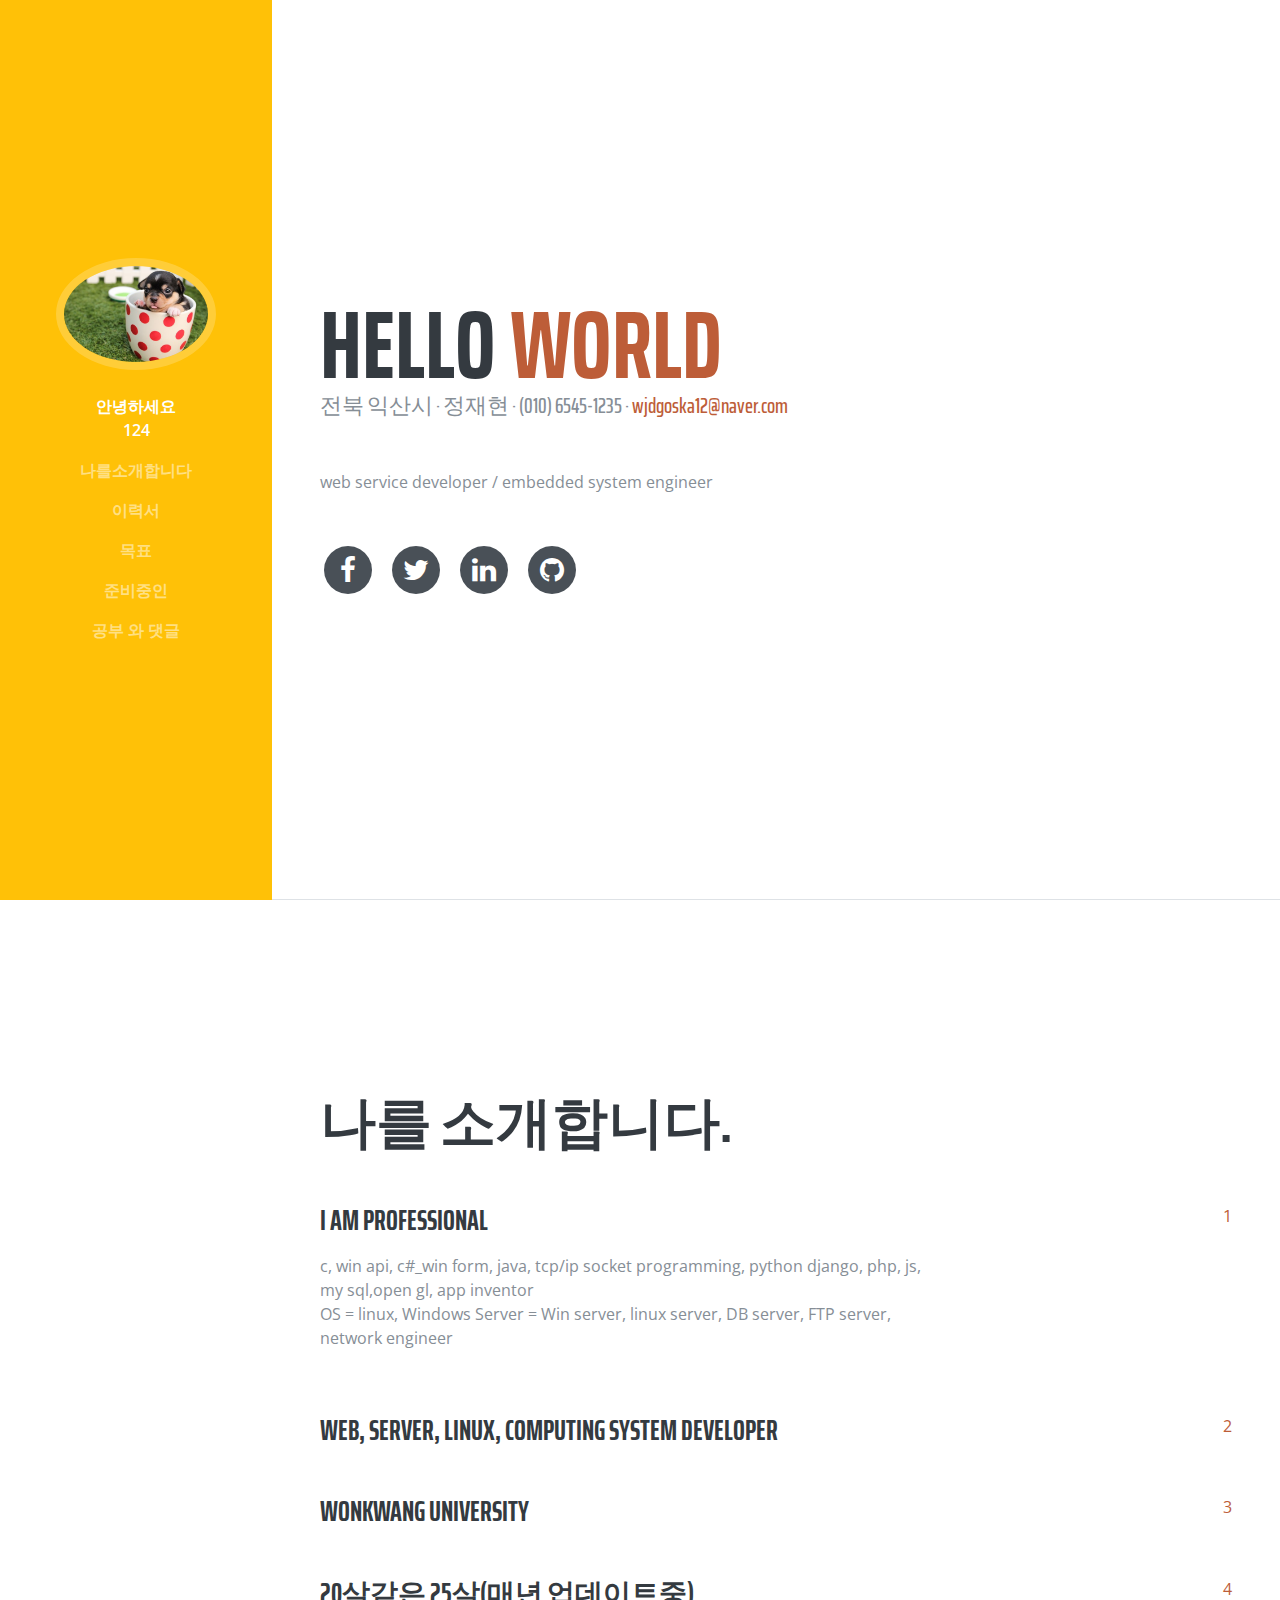
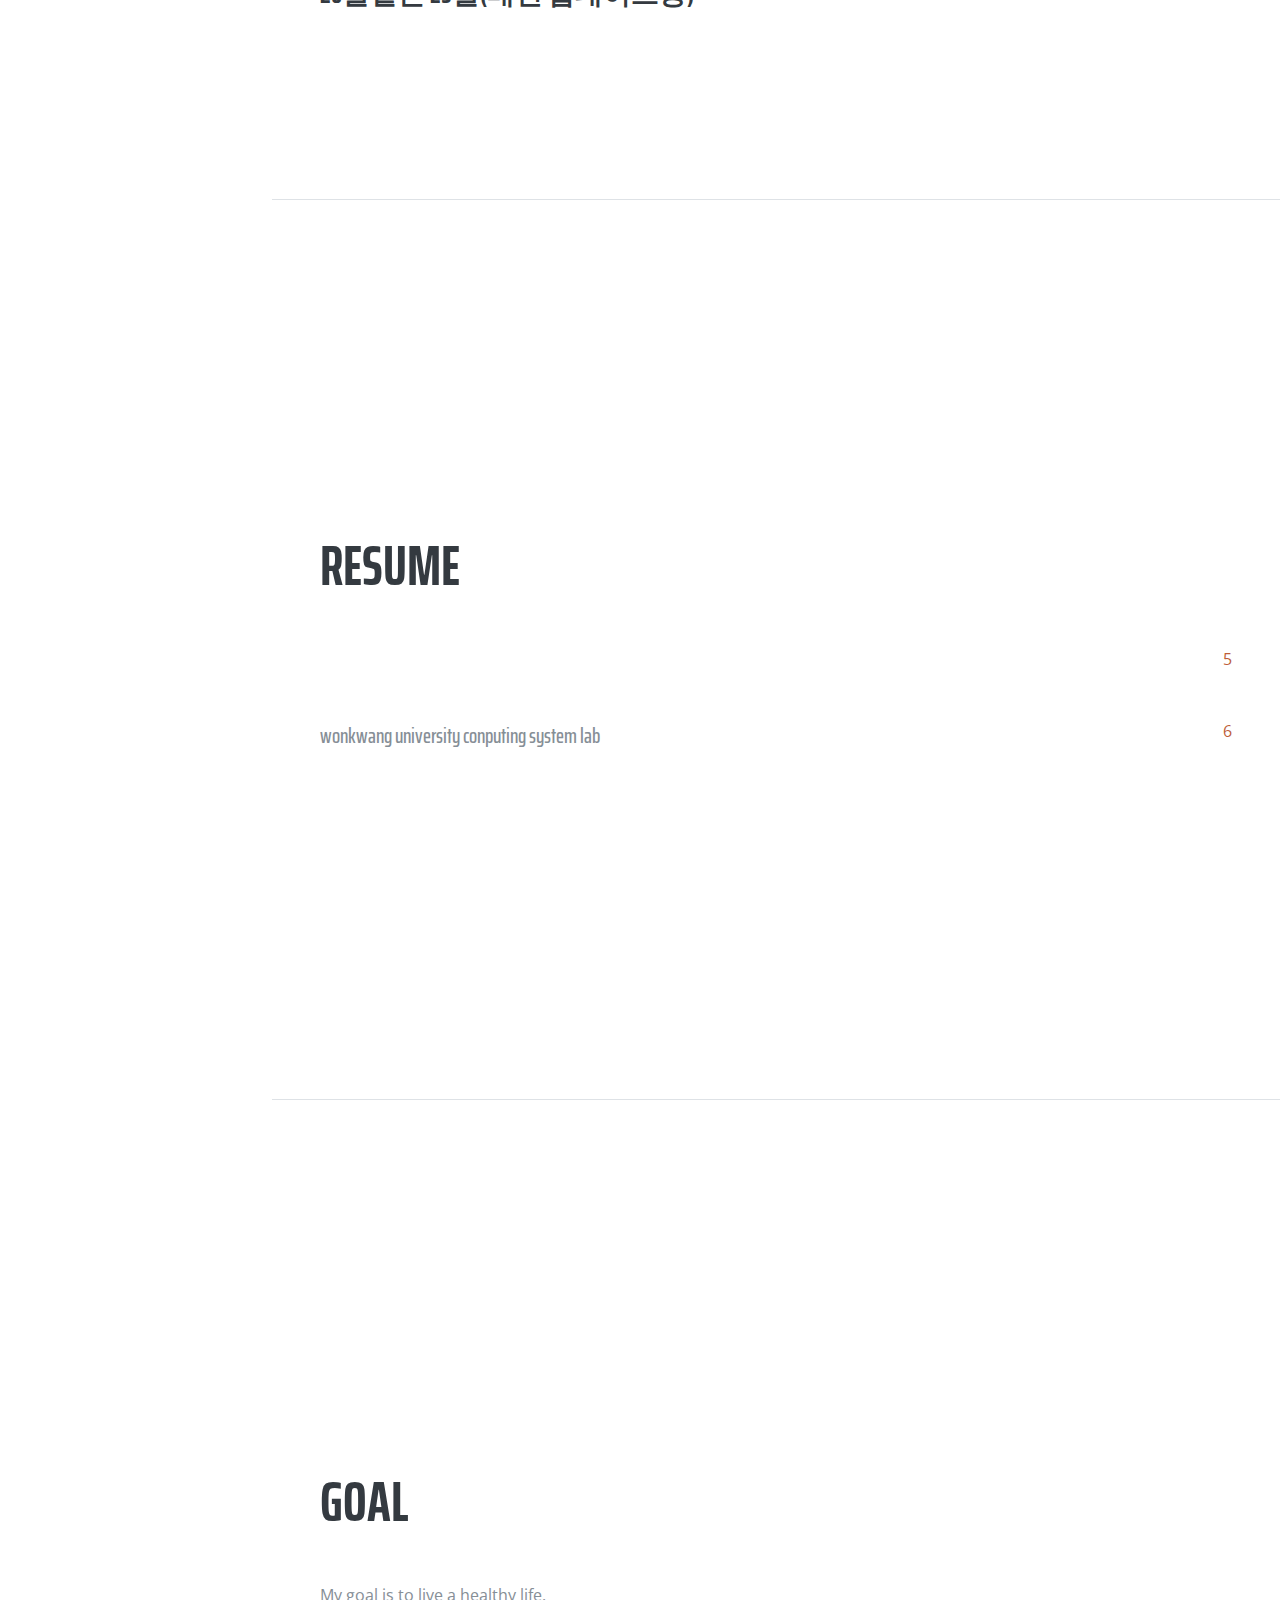
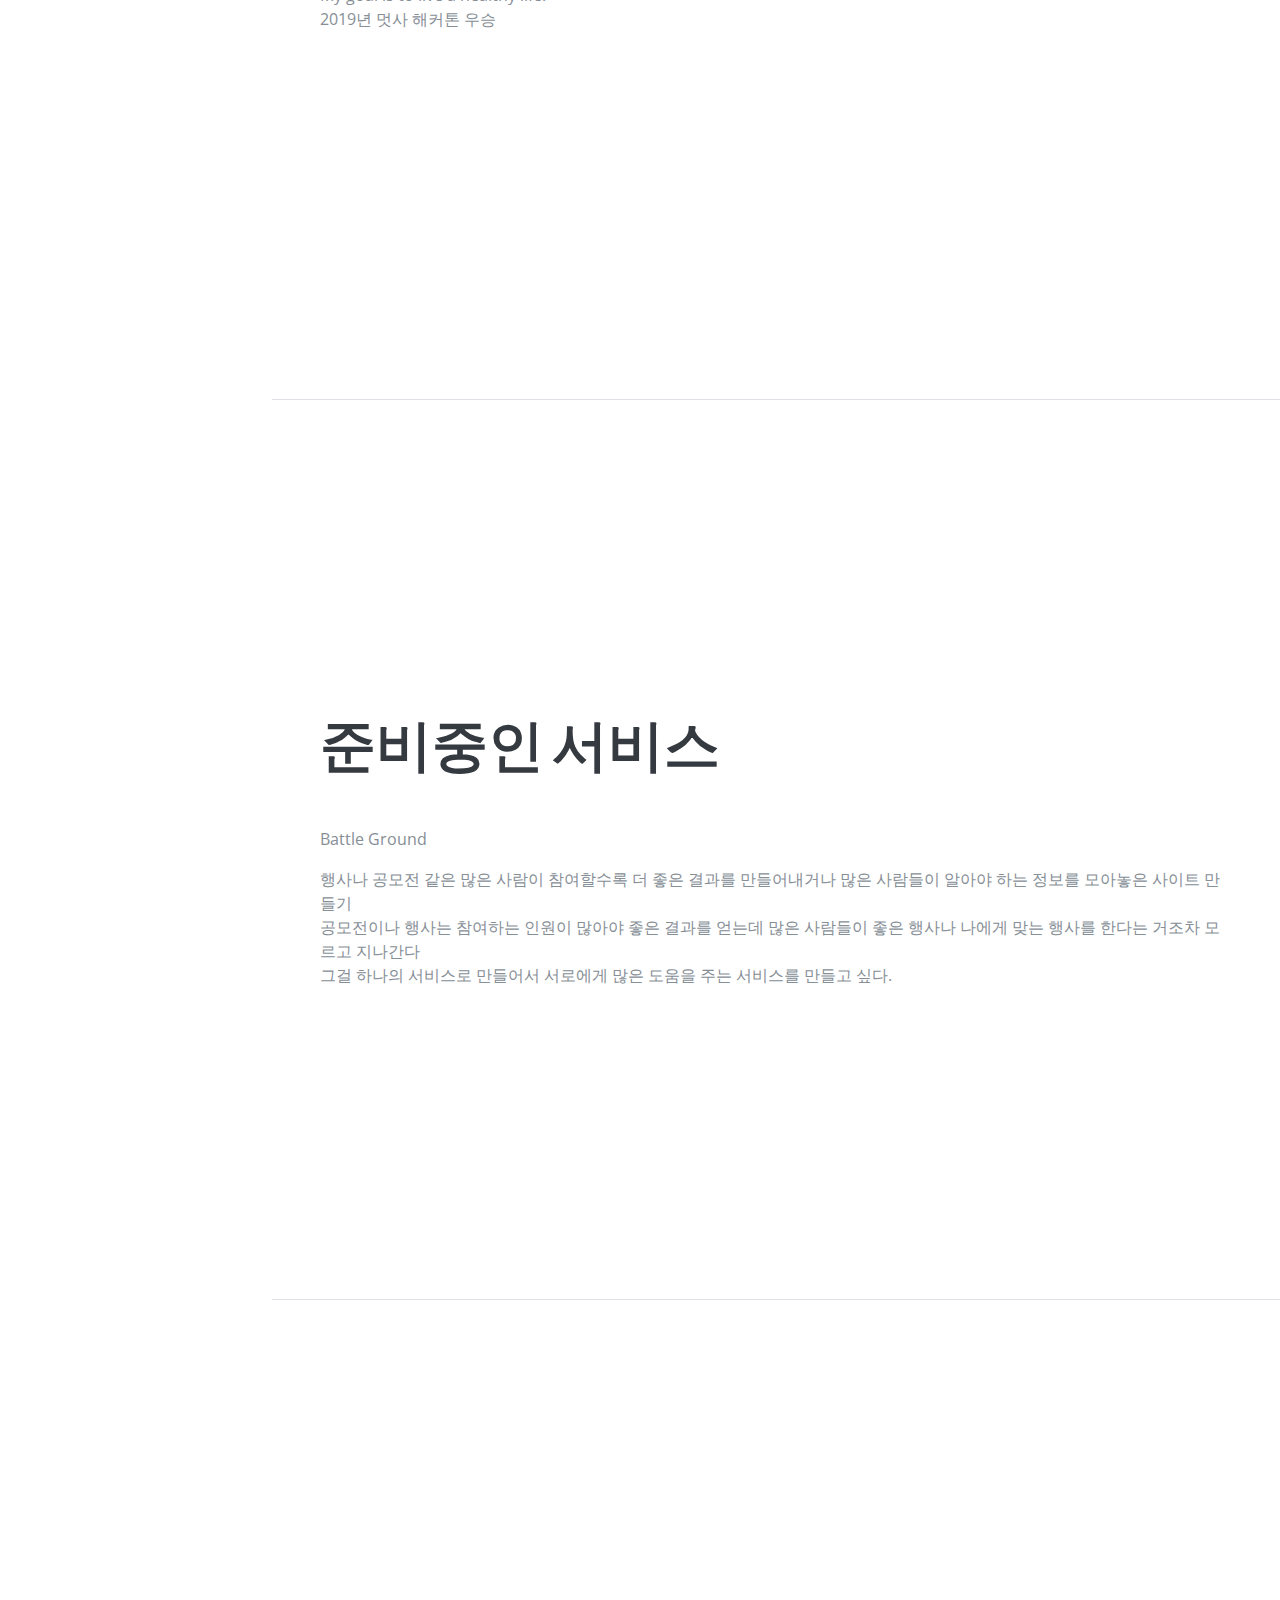
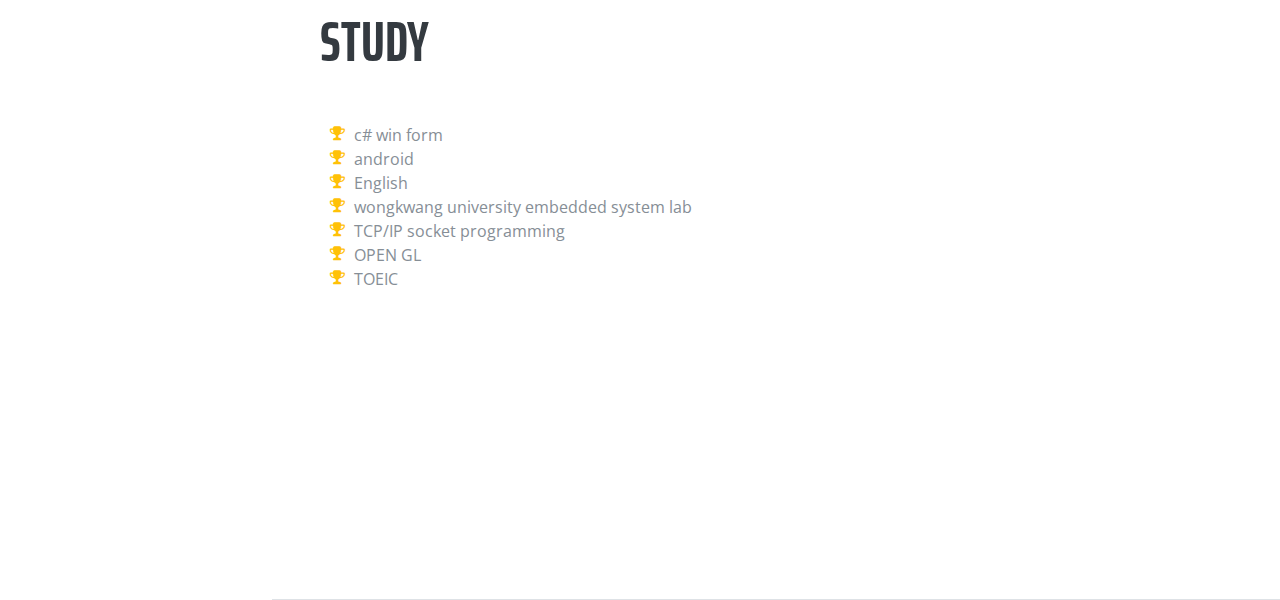
==== commit 1998916d: "Update index.html" ====
--- a/index.html
+++ b/index.html
@@ -54,7 +54,7 @@
             <a class="nav-link js-scroll-trigger" href="#skills">목표</a>
           </li>
           <li class="nav-item">
-            <a class="nav-link js-scroll-trigger" href="#interests">취미</a>
+            <a class="nav-link js-scroll-trigger" href="#interests">준비중인 </a>
           </li>
           <li class="nav-item">
             <a class="nav-link js-scroll-trigger" href="#awards">공부 와 댓글</a>
@@ -70,13 +70,13 @@
           <h1 class="mb-0">Hello
             <span class="text-primary">World</span>
           </h1>
-          <div class="subheading mb-5">전북 익산시 동서로7길 · 정재현 · (010) 6545-1235 ·
+          <div class="subheading mb-5">전북 익산시 · 정재현 · (010) 6545-1235 ·
             <a href="mailto:name@email.com">wjdgoska12@naver.com</a>
           </div>
-          <p class="mb-5">web service developer</p>
+          <p class="mb-5">web service developer / embedded system engineer</p>
           <ul class="list-inline list-social-icons mb-0">
             <li class="list-inline-item">
-              <a href="#">
+              <a href="https://ko-kr.facebook.com/people/%EC%A0%95%ED%95%B4%EB%82%A8/100005005994304">
                 <span class="fa-stack fa-lg">
                   <i class="fa fa-circle fa-stack-2x"></i>
                   <i class="fa fa-facebook fa-stack-1x fa-inverse"></i>
@@ -84,7 +84,7 @@
               </a>
             </li>
             <li class="list-inline-item">
-              <a href="#">
+              <a href="https://ko-kr.facebook.com/people/%EC%A0%95%ED%95%B4%EB%82%A8/100005005994304">
                 <span class="fa-stack fa-lg">
                   <i class="fa fa-circle fa-stack-2x"></i>
                   <i class="fa fa-twitter fa-stack-1x fa-inverse"></i>
@@ -92,7 +92,7 @@
               </a>
             </li>
             <li class="list-inline-item">
-              <a href="#">
+              <a href="https://ko-kr.facebook.com/people/%EC%A0%95%ED%95%B4%EB%82%A8/100005005994304">
                 <span class="fa-stack fa-lg">
                   <i class="fa fa-circle fa-stack-2x"></i>
                   <i class="fa fa-linkedin fa-stack-1x fa-inverse"></i>
@@ -100,7 +100,7 @@
               </a>
             </li>
             <li class="list-inline-item">
-              <a href="#">
+              <a href="https://github.com/wjdgoska12">
                 <span class="fa-stack fa-lg">
                   <i class="fa fa-circle fa-stack-2x"></i>
                   <i class="fa fa-github fa-stack-1x fa-inverse"></i>
@@ -117,9 +117,9 @@
 
           <div class="resume-item d-flex flex-column flex-md-row mb-5">
             <div class="resume-content mr-auto">
-              <h3 class="mb-0">I am programmer</h3>
-              <div class="subheading mb-3">professional</div>
-              <p>c, win api, c#_win form, java, tcp/ip socket programming, python django, php, js, asp.net,my sql,open gl<br>app inventor</div>
+              <h3 class="mb-0">I am professional</h3>
+              <div class="subheading mb-3"></div>
+              <p>c, win api, c#_win form, java, tcp/ip socket programming, python django, php, js, my sql,open gl, app inventor<br>OS = linux, Windows Server = Win server, linux server, DB server, FTP server, network engineer</div>
             <div class="resume-date text-md-right">
               <span class="text-primary">1</span>
             </div>
@@ -127,7 +127,7 @@
 
           <div class="resume-item d-flex flex-column flex-md-row mb-5">
             <div class="resume-content mr-auto">
-              <h3 class="mb-0">Web Developer</h3>
+              <h3 class="mb-0">Web, Server, linux, computing system Developer</h3>
              
             </div>
             <div class="resume-date text-md-right">
@@ -137,7 +137,7 @@
 
           <div class="resume-item d-flex flex-column flex-md-row mb-5">
             <div class="resume-content mr-auto">
-              <h3 class="mb-0">Junior Web Designer</h3>
+              <h3 class="mb-0">wonkwang university</h3>
               
             </div>
             <div class="resume-date text-md-right">
@@ -147,7 +147,7 @@
 
           <div class="resume-item d-flex flex-column flex-md-row">
             <div class="resume-content mr-auto">
-              <h3 class="mb-0">20살같은 24살</h3>
+              <h3 class="mb-0">20살같은 25살(매년 업데이트중)</h3>
               
             </div>
             <div class="resume-date text-md-right">
@@ -173,7 +173,7 @@
           </div>
           <div class="resume-item d-flex flex-column flex-md-row">
             <div class="resume-content mr-auto">
-              <div class="subheading mb-3">I am Programmer</div>
+              <div class="subheading mb-3">wonkwang university conputing system lab</div>
             
             </div>
             <div class="resume-date text-md-right">
@@ -187,15 +187,15 @@
       <section class="resume-section p-3 p-lg-5 d-flex flex-column" id="skills">
         <div class="my-auto">
           <h2 class="mb-5">goal</h2>
-               My goal is to live a healthy life.
+               My goal is to live a healthy life. <br> 2019년 멋사 해커톤 우승
         </div>
       </section>
 
       <section class="resume-section p-3 p-lg-5 d-flex flex-column" id="interests">
         <div class="my-auto">
-          <h2 class="mb-5">HOBBY</h2>
+          <h2 class="mb-5">준비중인 서비스</h2>
           <p>Battle Ground</p>
-          <p class="mb-0">watching movies</p>
+          <p class="mb-0">행사나 공모전 같은 많은 사람이 참여할수록 더 좋은 결과를 만들어내거나 많은 사람들이 알아야 하는 정보를 모아놓은 사이트 만들기 <br> 공모전이나 행사는 참여하는 인원이 많아야 좋은 결과를 얻는데 많은 사람들이 좋은 행사나 나에게 맞는 행사를 한다는 거조차 모르고 지나간다 <br> 그걸 하나의 서비스로 만들어서 서로에게 많은 도움을 주는 서비스를 만들고 싶다.  </p>
         </div>
       </section>
 
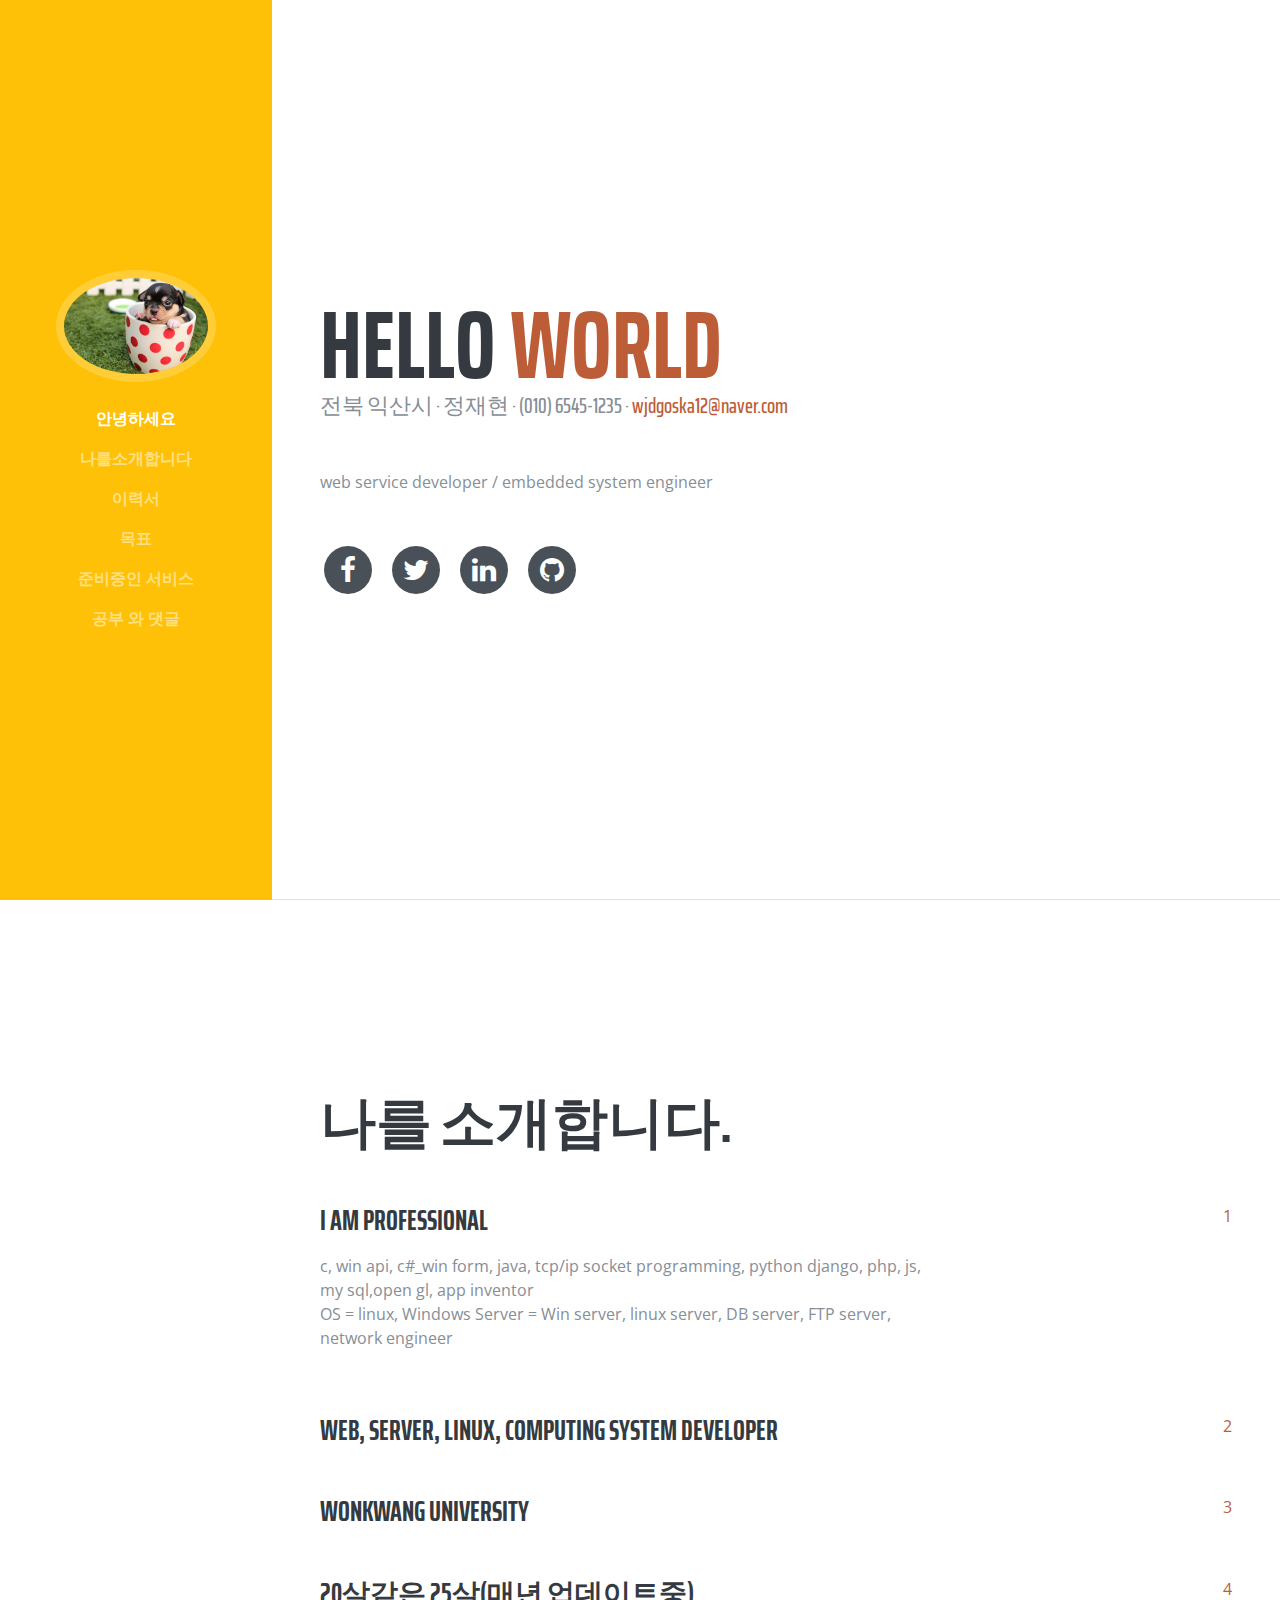
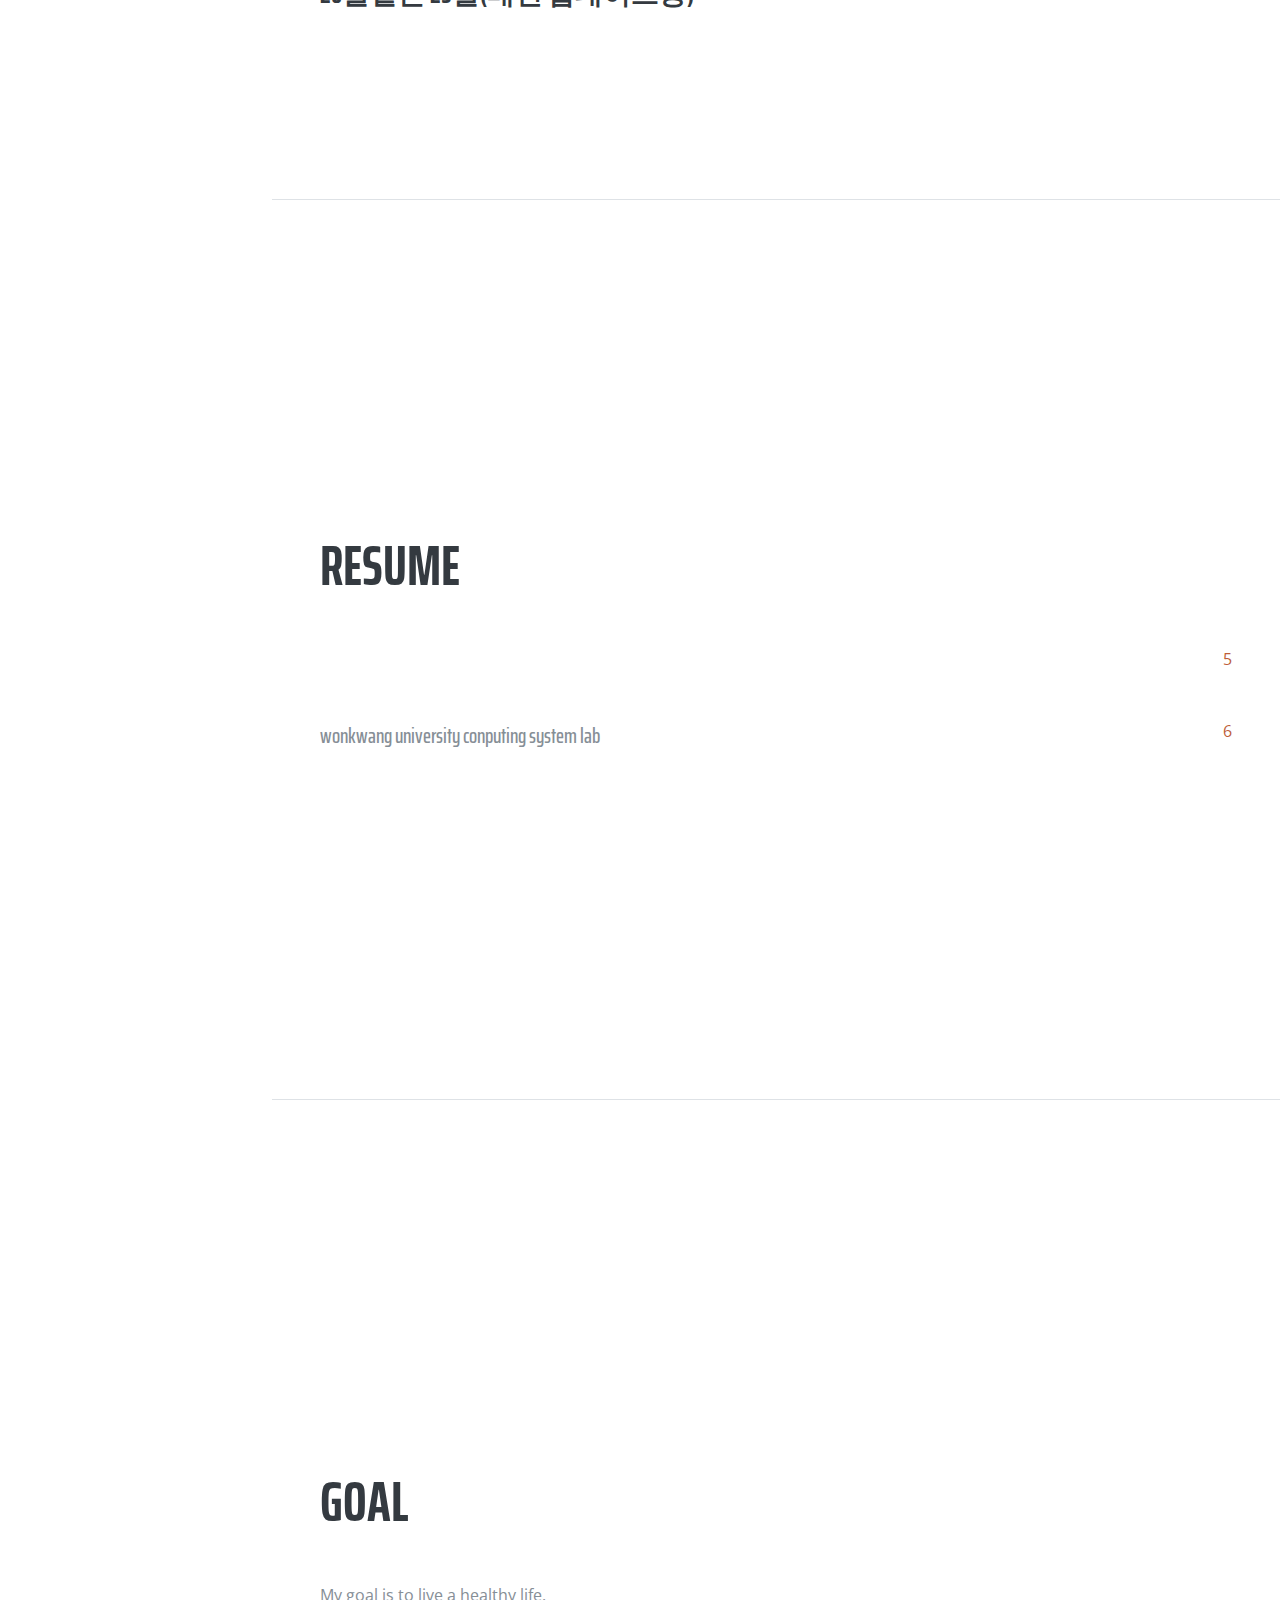
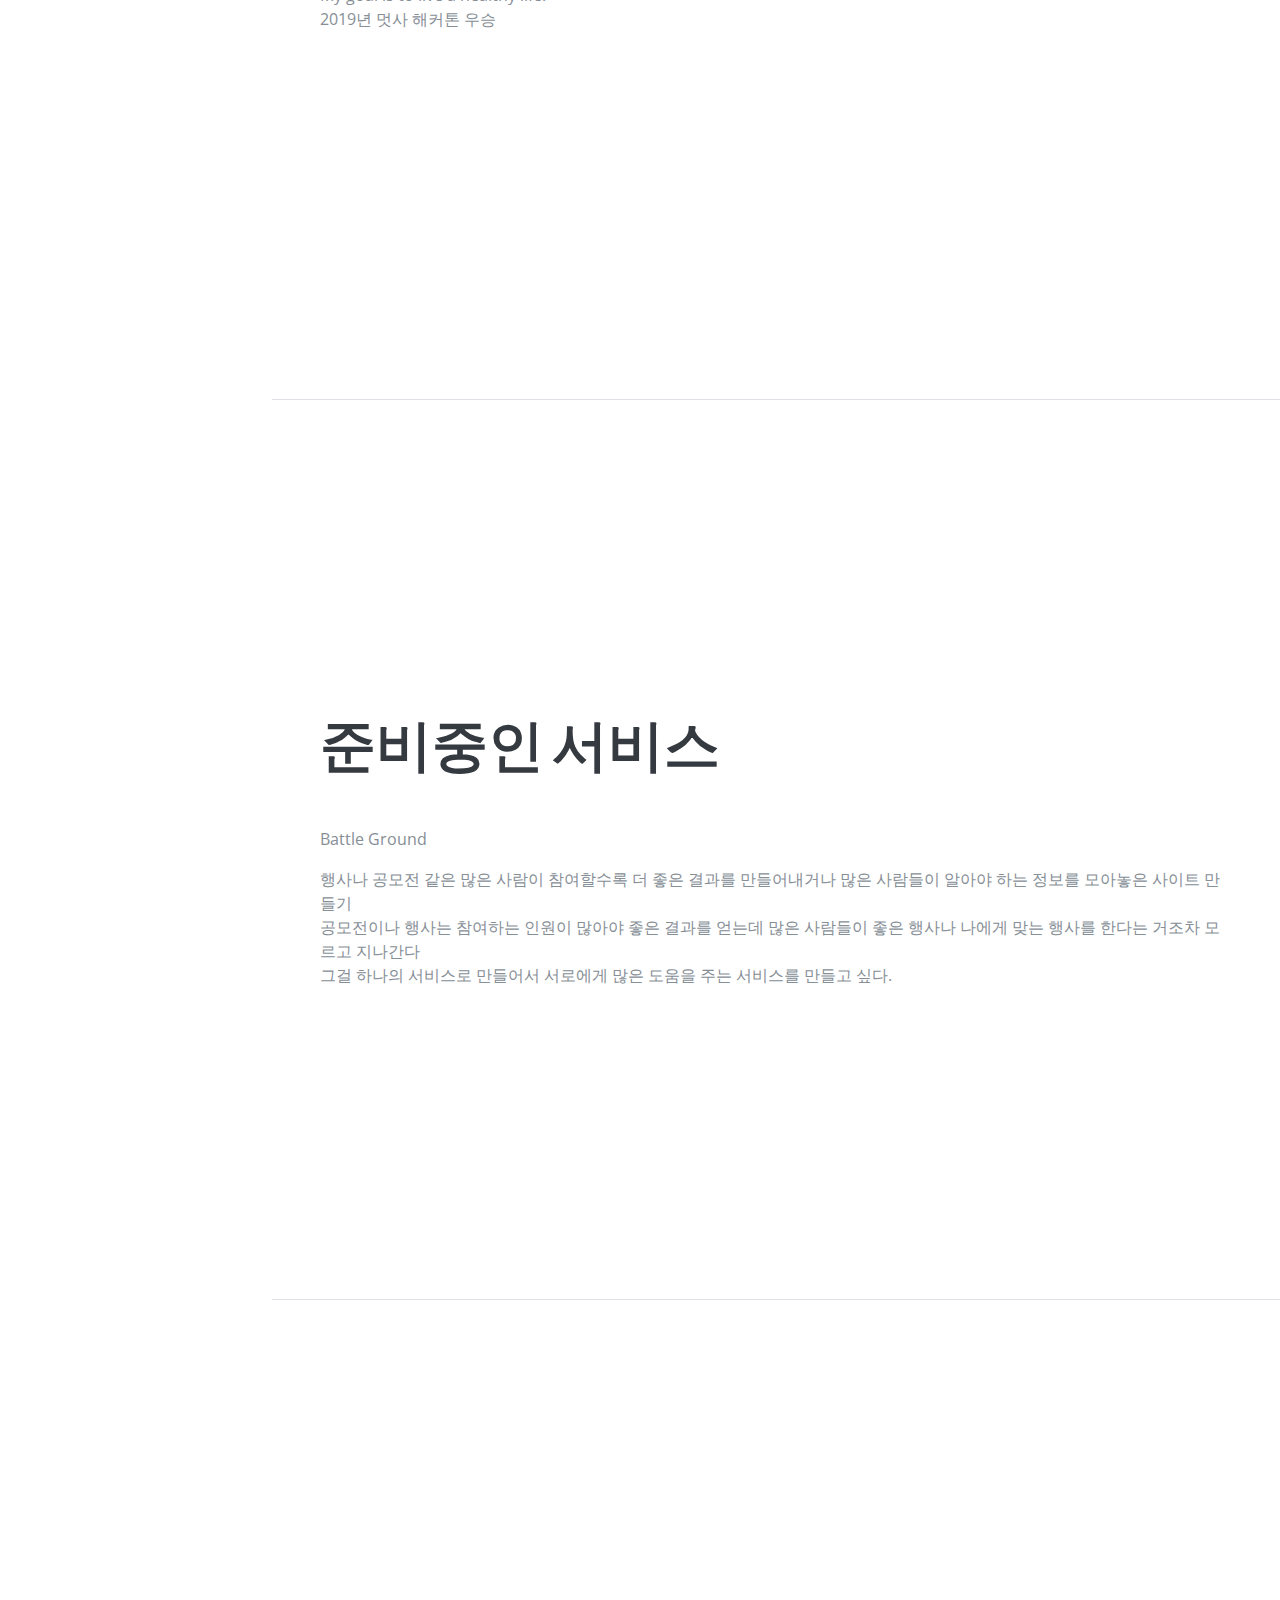
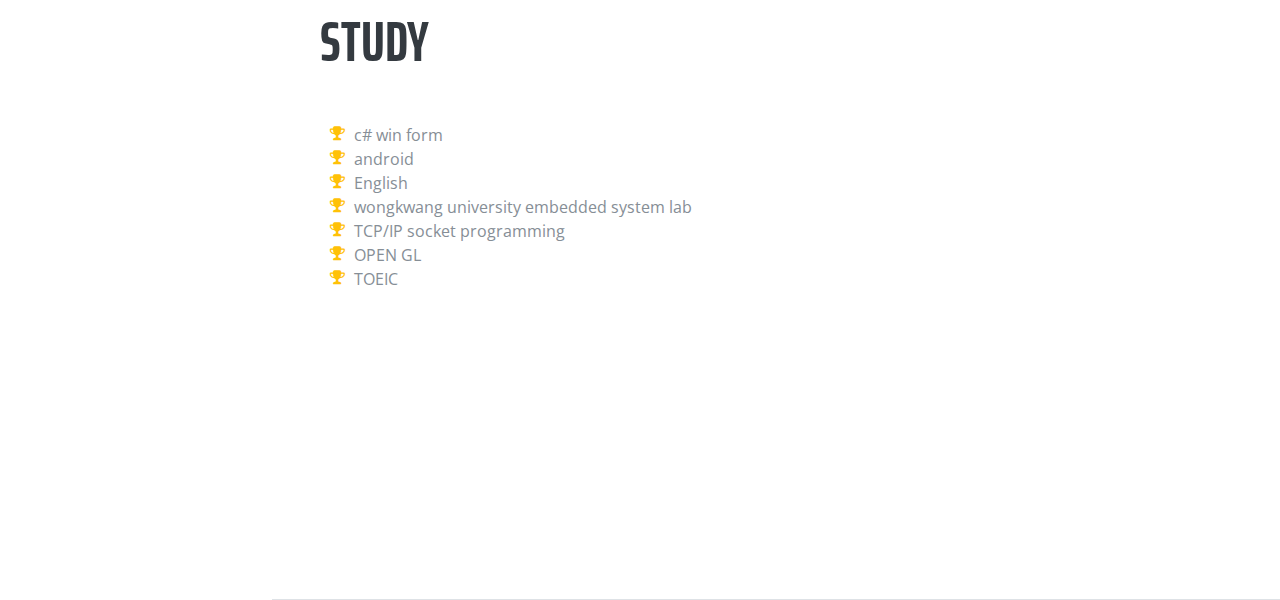
==== commit 86b614c1: "Update index.html" ====
--- a/index.html
+++ b/index.html
@@ -42,7 +42,7 @@
       <div class="collapse navbar-collapse" id="navbarSupportedContent">
         <ul class="navbar-nav">
           <li class="nav-item">
-            <a class="nav-link js-scroll-trigger" href="#about">안녕하세요<br>124</a>
+            <a class="nav-link js-scroll-trigger" href="#about">안녕하세요</a>
           </li>
           <li class="nav-item">
             <a class="nav-link js-scroll-trigger" href="#experience">나를소개합니다</a>
@@ -54,7 +54,7 @@
             <a class="nav-link js-scroll-trigger" href="#skills">목표</a>
           </li>
           <li class="nav-item">
-            <a class="nav-link js-scroll-trigger" href="#interests">준비중인 </a>
+            <a class="nav-link js-scroll-trigger" href="#interests">준비중인 서비스</a>
           </li>
           <li class="nav-item">
             <a class="nav-link js-scroll-trigger" href="#awards">공부 와 댓글</a>
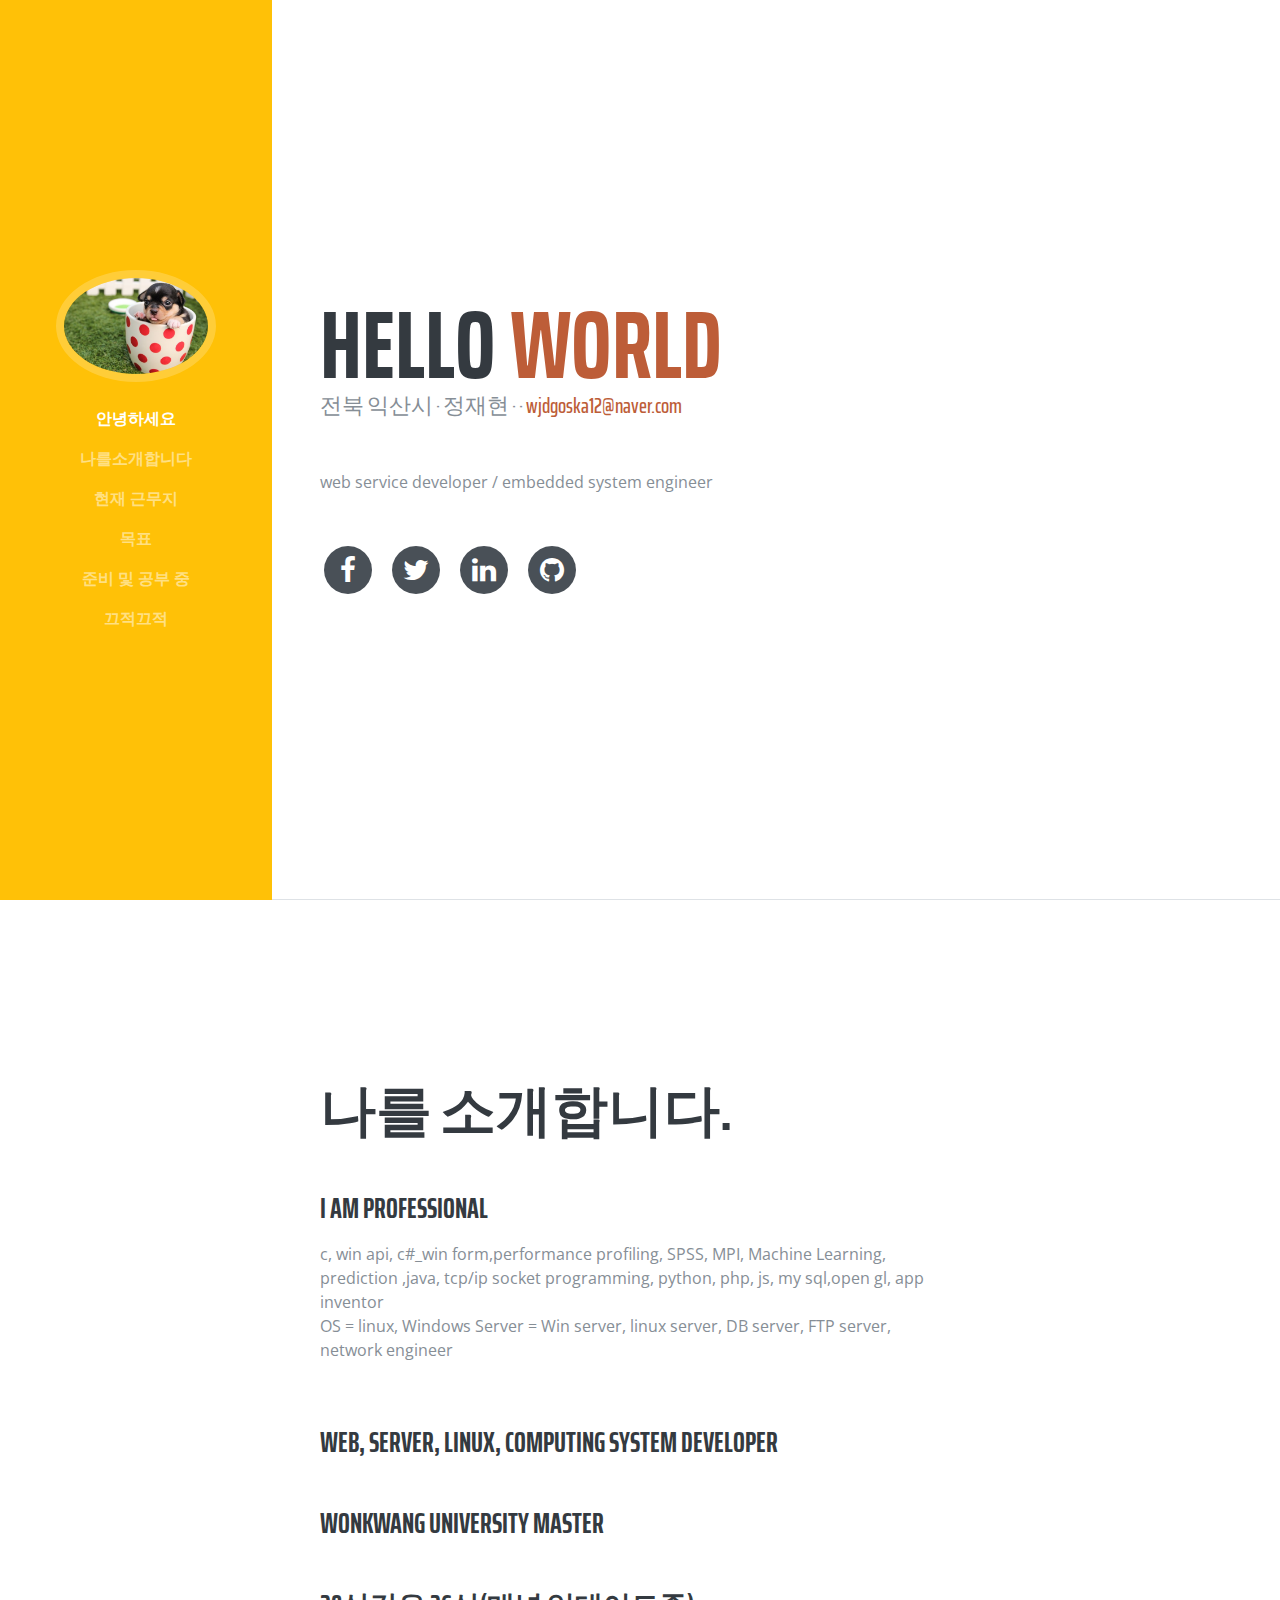
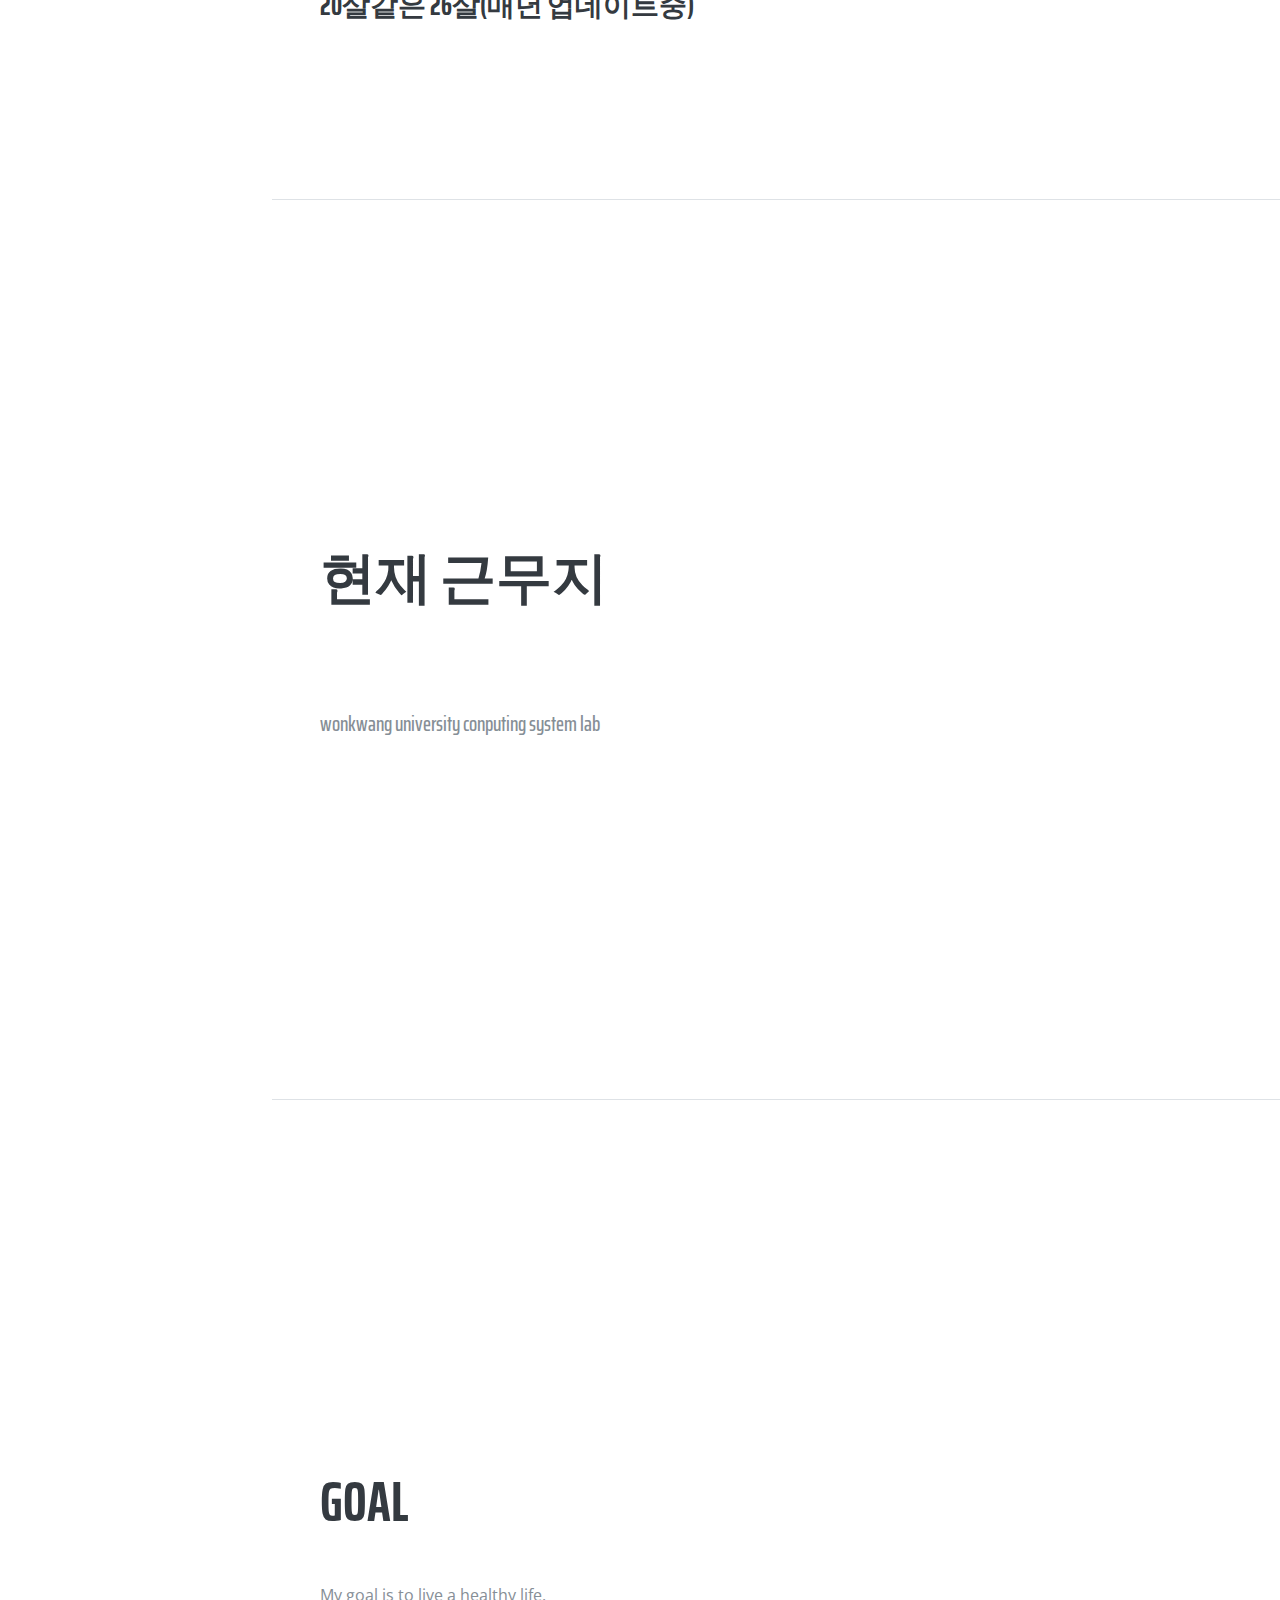
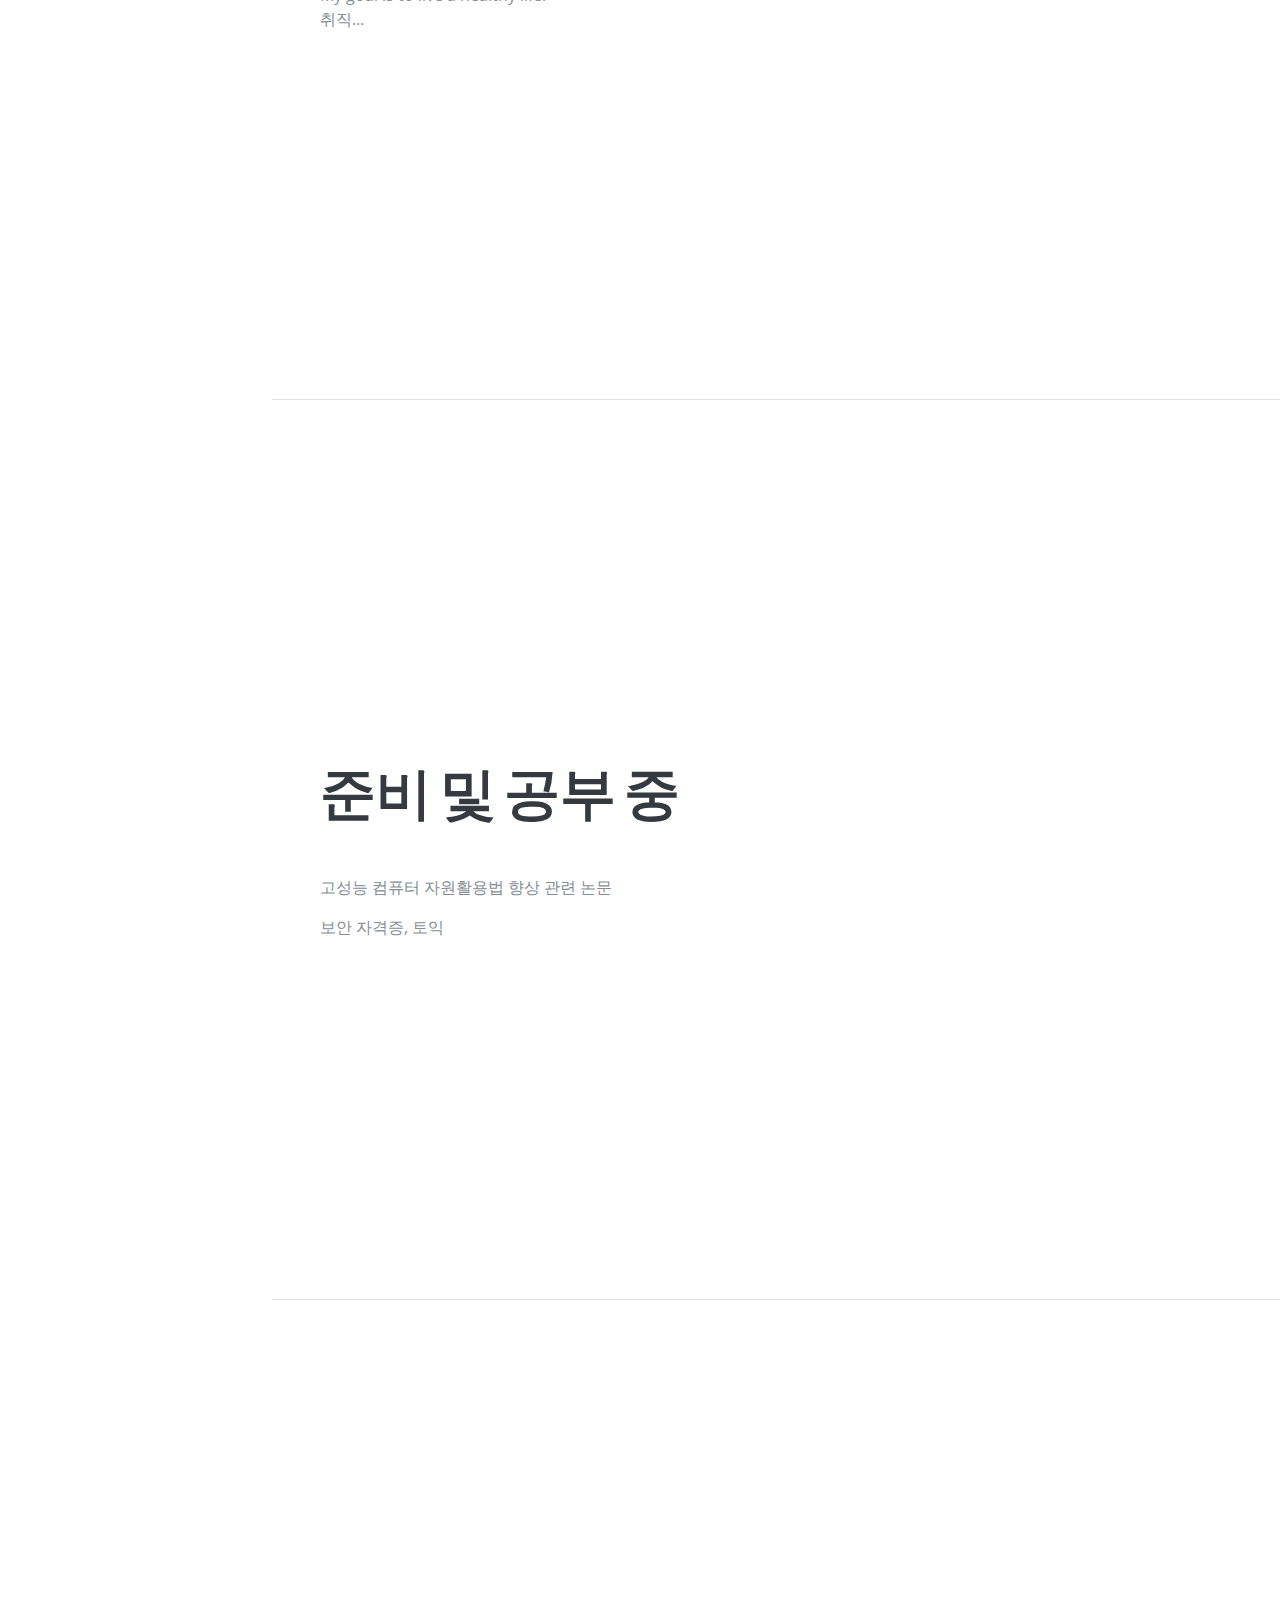
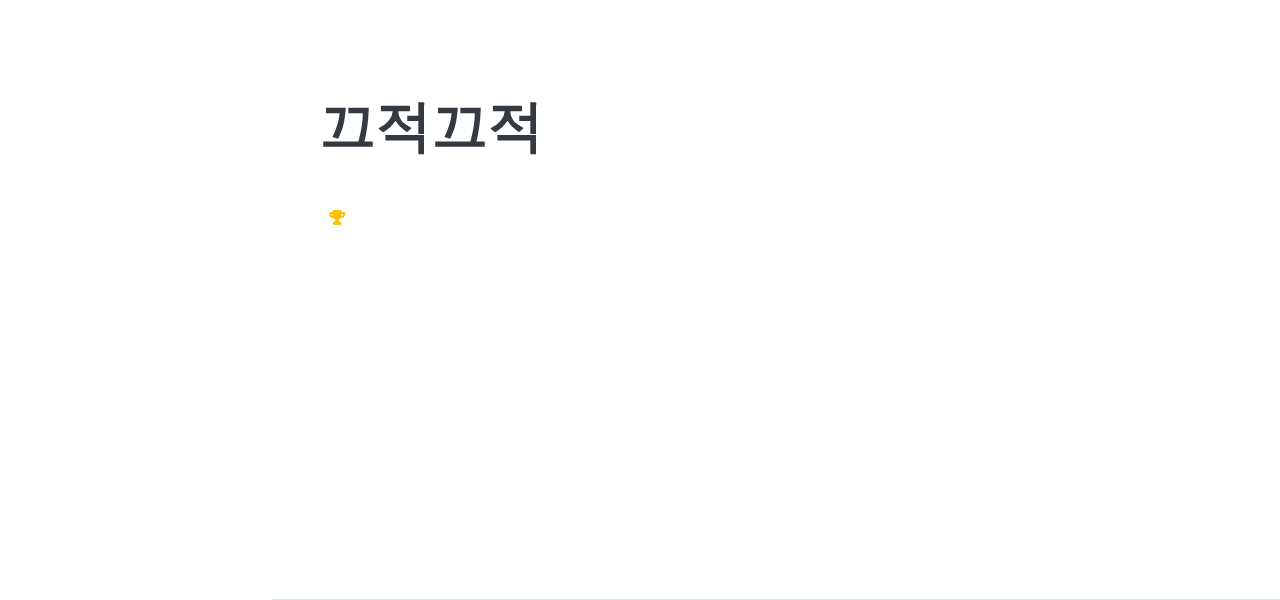
==== commit e52fc90f: "Update index.html" ====
--- a/index.html
+++ b/index.html
@@ -48,16 +48,16 @@
             <a class="nav-link js-scroll-trigger" href="#experience">나를소개합니다</a>
           </li>
           <li class="nav-item">
-            <a class="nav-link js-scroll-trigger" href="#education">이력서</a>
+            <a class="nav-link js-scroll-trigger" href="#education">현재 근무지</a>
           </li>
           <li class="nav-item">
             <a class="nav-link js-scroll-trigger" href="#skills">목표</a>
           </li>
           <li class="nav-item">
-            <a class="nav-link js-scroll-trigger" href="#interests">준비중인 서비스</a>
-          </li>
-          <li class="nav-item">
-            <a class="nav-link js-scroll-trigger" href="#awards">공부 와 댓글</a>
+            <a class="nav-link js-scroll-trigger" href="#interests">준비 및 공부 중</a>
+          </li>
+          <li class="nav-item">
+            <a class="nav-link js-scroll-trigger" href="#awards">끄적끄적</a>
           </li>
         </ul>
       </div>
@@ -70,7 +70,7 @@
           <h1 class="mb-0">Hello
             <span class="text-primary">World</span>
           </h1>
-          <div class="subheading mb-5">전북 익산시 · 정재현 · (010) 6545-1235 ·
+          <div class="subheading mb-5">전북 익산시 · 정재현 ·  ·
             <a href="mailto:name@email.com">wjdgoska12@naver.com</a>
           </div>
           <p class="mb-5">web service developer / embedded system engineer</p>
@@ -119,9 +119,9 @@
             <div class="resume-content mr-auto">
               <h3 class="mb-0">I am professional</h3>
               <div class="subheading mb-3"></div>
-              <p>c, win api, c#_win form, java, tcp/ip socket programming, python django, php, js, my sql,open gl, app inventor<br>OS = linux, Windows Server = Win server, linux server, DB server, FTP server, network engineer</div>
-            <div class="resume-date text-md-right">
-              <span class="text-primary">1</span>
+              <p>c, win api, c#_win form,performance profiling, SPSS,  MPI, Machine Learning, prediction ,java, tcp/ip socket programming, python, php, js, my sql,open gl, app inventor<br>OS = linux, Windows Server = Win server, linux server, DB server, FTP server, network engineer</div>
+            <div class="resume-date text-md-right">
+              <span class="text-primary"> </span>
             </div>
           </div>
 
@@ -131,27 +131,27 @@
              
             </div>
             <div class="resume-date text-md-right">
-              <span class="text-primary">2</span>
-            </div>
-          </div>
-
-          <div class="resume-item d-flex flex-column flex-md-row mb-5">
-            <div class="resume-content mr-auto">
-              <h3 class="mb-0">wonkwang university</h3>
+              <span class="text-primary"> </span>
+            </div>
+          </div>
+
+          <div class="resume-item d-flex flex-column flex-md-row mb-5">
+            <div class="resume-content mr-auto">
+              <h3 class="mb-0">wonkwang university master</h3>
               
             </div>
             <div class="resume-date text-md-right">
-              <span class="text-primary">3</span>
+              <span class="text-primary"> </span>
             </div>
           </div>
 
           <div class="resume-item d-flex flex-column flex-md-row">
             <div class="resume-content mr-auto">
-              <h3 class="mb-0">20살같은 25살(매년 업데이트중)</h3>
+              <h3 class="mb-0">20살같은 26살(매년 업데이트중)</h3>
               
             </div>
             <div class="resume-date text-md-right">
-              <span class="text-primary">4</span>
+              <span class="text-primary"> </span>
             </div>
           </div>
 
@@ -161,14 +161,14 @@
 
       <section class="resume-section p-3 p-lg-5 d-flex flex-column" id="education">
         <div class="my-auto">
-          <h2 class="mb-5">Resume</h2>
+          <h2 class="mb-5">현재 근무지</h2>
 
           <div class="resume-item d-flex flex-column flex-md-row mb-5">
             <div class="resume-content mr-auto">
             
             </div>
             <div class="resume-date text-md-right">
-              <span class="text-primary">5</span>
+              <span class="text-primary"> </span>
             </div>
           </div>
           <div class="resume-item d-flex flex-column flex-md-row">
@@ -177,7 +177,7 @@
             
             </div>
             <div class="resume-date text-md-right">
-              <span class="text-primary">6</span>
+              <span class="text-primary"> </span>
             </div>
           </div>
 
@@ -187,45 +187,44 @@
       <section class="resume-section p-3 p-lg-5 d-flex flex-column" id="skills">
         <div class="my-auto">
           <h2 class="mb-5">goal</h2>
-               My goal is to live a healthy life. <br> 2019년 멋사 해커톤 우승
+               My goal is to live a healthy life. <br> 취직...
         </div>
       </section>
 
       <section class="resume-section p-3 p-lg-5 d-flex flex-column" id="interests">
         <div class="my-auto">
-          <h2 class="mb-5">준비중인 서비스</h2>
-          <p>Battle Ground</p>
-          <p class="mb-0">행사나 공모전 같은 많은 사람이 참여할수록 더 좋은 결과를 만들어내거나 많은 사람들이 알아야 하는 정보를 모아놓은 사이트 만들기 <br> 공모전이나 행사는 참여하는 인원이 많아야 좋은 결과를 얻는데 많은 사람들이 좋은 행사나 나에게 맞는 행사를 한다는 거조차 모르고 지나간다 <br> 그걸 하나의 서비스로 만들어서 서로에게 많은 도움을 주는 서비스를 만들고 싶다.  </p>
+          <h2 class="mb-5">준비 및 공부 중</h2>
+          <p>고성능 컴퓨터 자원활용법 향상 관련 논문</p>
+          <p class="mb-0">보안 자격증, 토익</p>
         </div>
       </section>
 
       <section class="resume-section p-3 p-lg-5 d-flex flex-column" id="awards">
         <div class="my-auto">
-          <h2 class="mb-5">study</h2>
+          <h2 class="mb-5">끄적끄적</h2>
           <ul class="fa-ul mb-0">
             <li>
               <i class="fa-li fa fa-trophy text-warning"></i>
-              c# win form</li>
-            <li>
-              <i class="fa-li fa fa-trophy text-warning"></i>
-             android</li>
-            <li>
-              <i class="fa-li fa fa-trophy text-warning"></i>
-            
-             English</li>
-            <li>
-              <i class="fa-li fa fa-trophy text-warning"></i>
-             wongkwang university embedded system lab</li>
-            <li>
-              <i class="fa-li fa fa-trophy text-warning"></i>
-              TCP/IP socket programming</li>
-            <li>
-            <li>
-              <i class="fa-li fa fa-trophy text-warning"></i>
-              OPEN GL</li>
-            <li>
-              <i class="fa-li fa fa-trophy text-warning"></i>
-             TOEIC</li>
+              </li>
+            <li>
+              <i class="fa-li fa fa-trophy text-warning"></i>
+             </li>
+            <li>
+              <i class="fa-li fa fa-trophy text-warning"></i>
+             </li>
+            <li>
+              <i class="fa-li fa fa-trophy text-warning"></i>
+             </li>
+            <li>
+              <i class="fa-li fa fa-trophy text-warning"></i>
+              </li>
+            <li>
+            <li>
+              <i class="fa-li fa fa-trophy text-warning"></i>
+              </li>
+            <li>
+              <i class="fa-li fa fa-trophy text-warning"></i>
+             </li>
           </ul>
         </div>
       </section>
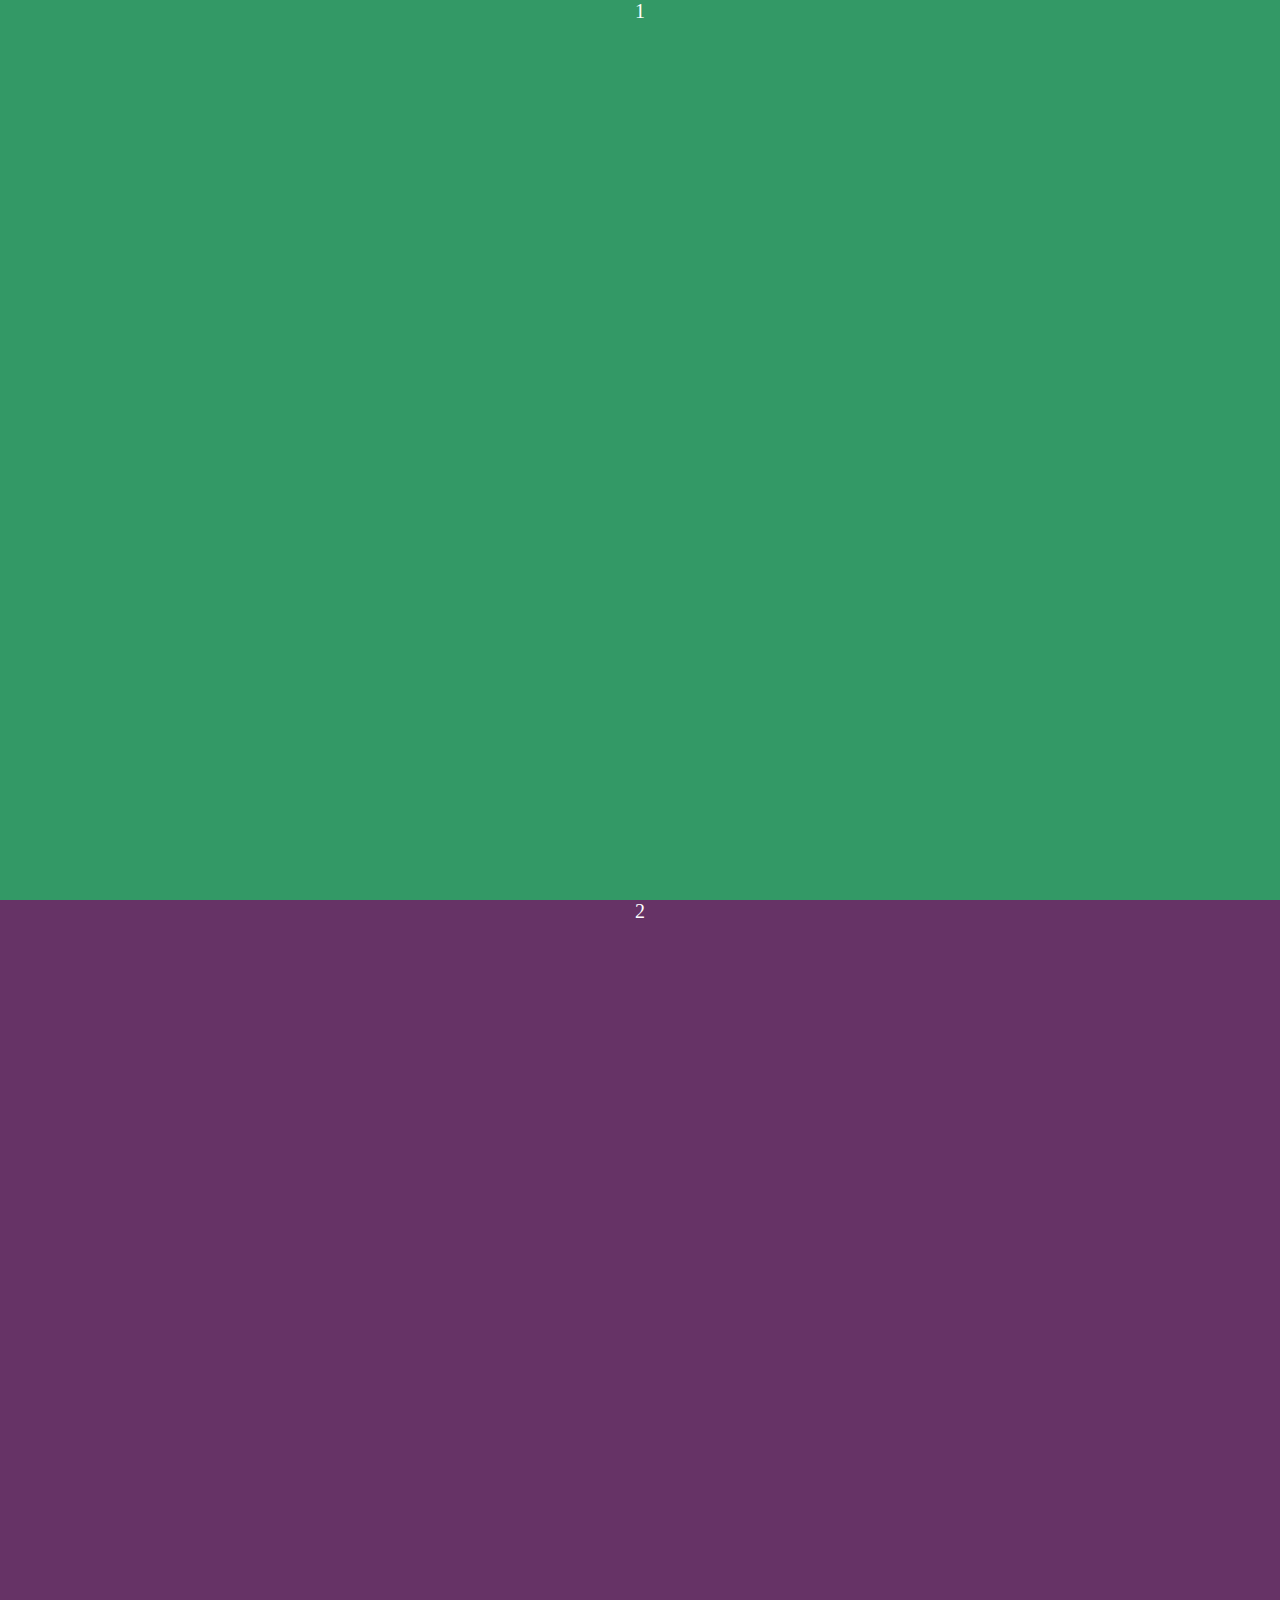
==== commit 4b71e181: "Update index.html" ====
--- a/index.html
+++ b/index.html
@@ -1,275 +1,64 @@
-<!DOCTYPE html>
-<html lang="en">
-
-  <head>
-
-    <meta charset="utf-8">
-    <meta name="viewport" content="width=device-width, initial-scale=1, shrink-to-fit=no">
-    <meta name="description" content="">
-    <meta name="author" content="">
-    
-    <title>정재현의 웹페이지 </title>
-
-    <!-- Bootstrap core CSS -->
-    <link href="vendor/bootstrap/css/bootstrap.min.css" rel="stylesheet">
-
-    <!-- Custom fonts for this template -->
-    <link href="https://fonts.googleapis.com/css?family=Saira+Extra+Condensed:100,200,300,400,500,600,700,800,900" rel="stylesheet">
-    <link href="https://fonts.googleapis.com/css?family=Open+Sans:300,300i,400,400i,600,600i,700,700i,800,800i" rel="stylesheet">
-    <link href="vendor/font-awesome/css/font-awesome.min.css" rel="stylesheet">
-    <link href="vendor/devicons/css/devicons.min.css" rel="stylesheet">
-    <link href="vendor/simple-line-icons/css/simple-line-icons.css" rel="stylesheet">
-
-    <!-- Custom styles for this template -->
-    <link href="css/resume.css" rel="stylesheet">
-
-  </head>
-
-  <body id="page-top">
-
-
-
-    <nav class="navbar navbar-expand-lg navbar-dark bg-warning fixed-top" id="sideNav">
-      <a class="navbar-brand js-scroll-trigger" href="#page-top">
-        <span class="d-block d-lg-none">Start Bootstrap</span>
-        <span class="d-none d-lg-block">
-          <img class="img-fluid img-profile rounded-circle mx-auto mb-2" src="img/profile.jpg" alt="">
-        </span>
-      </a>
-      <button class="navbar-toggler" type="button" data-toggle="collapse" data-target="#navbarSupportedContent" aria-controls="navbarSupportedContent" aria-expanded="false" aria-label="Toggle navigation">
-        <span class="navbar-toggler-icon"></span>
-      </button>
-      <div class="collapse navbar-collapse" id="navbarSupportedContent">
-        <ul class="navbar-nav">
-          <li class="nav-item">
-            <a class="nav-link js-scroll-trigger" href="#about">안녕하세요</a>
-          </li>
-          <li class="nav-item">
-            <a class="nav-link js-scroll-trigger" href="#experience">나를소개합니다</a>
-          </li>
-          <li class="nav-item">
-            <a class="nav-link js-scroll-trigger" href="#education">현재 근무지</a>
-          </li>
-          <li class="nav-item">
-            <a class="nav-link js-scroll-trigger" href="#skills">목표</a>
-          </li>
-          <li class="nav-item">
-            <a class="nav-link js-scroll-trigger" href="#interests">준비 및 공부 중</a>
-          </li>
-          <li class="nav-item">
-            <a class="nav-link js-scroll-trigger" href="#awards">끄적끄적</a>
-          </li>
-        </ul>
-      </div>
-    </nav>
-
-    <div class="container-fluid p-0">
-
-      <section class="resume-section p-3 p-lg-5 d-flex d-column" id="about">
-        <div class="my-auto">
-          <h1 class="mb-0">Hello
-            <span class="text-primary">World</span>
-          </h1>
-          <div class="subheading mb-5">전북 익산시 · 정재현 ·  ·
-            <a href="mailto:name@email.com">wjdgoska12@naver.com</a>
-          </div>
-          <p class="mb-5">web service developer / embedded system engineer</p>
-          <ul class="list-inline list-social-icons mb-0">
-            <li class="list-inline-item">
-              <a href="https://ko-kr.facebook.com/people/%EC%A0%95%ED%95%B4%EB%82%A8/100005005994304">
-                <span class="fa-stack fa-lg">
-                  <i class="fa fa-circle fa-stack-2x"></i>
-                  <i class="fa fa-facebook fa-stack-1x fa-inverse"></i>
-                </span>
-              </a>
-            </li>
-            <li class="list-inline-item">
-              <a href="https://ko-kr.facebook.com/people/%EC%A0%95%ED%95%B4%EB%82%A8/100005005994304">
-                <span class="fa-stack fa-lg">
-                  <i class="fa fa-circle fa-stack-2x"></i>
-                  <i class="fa fa-twitter fa-stack-1x fa-inverse"></i>
-                </span>
-              </a>
-            </li>
-            <li class="list-inline-item">
-              <a href="https://ko-kr.facebook.com/people/%EC%A0%95%ED%95%B4%EB%82%A8/100005005994304">
-                <span class="fa-stack fa-lg">
-                  <i class="fa fa-circle fa-stack-2x"></i>
-                  <i class="fa fa-linkedin fa-stack-1x fa-inverse"></i>
-                </span>
-              </a>
-            </li>
-            <li class="list-inline-item">
-              <a href="https://github.com/wjdgoska12">
-                <span class="fa-stack fa-lg">
-                  <i class="fa fa-circle fa-stack-2x"></i>
-                  <i class="fa fa-github fa-stack-1x fa-inverse"></i>
-                </span>
-              </a>
-            </li>
-          </ul>
-        </div>
-      </section>
-
-      <section class="resume-section p-3 p-lg-5 d-flex flex-column" id="experience">
-        <div class="my-auto">
-          <h2 class="mb-5">나를 소개합니다.</h2>
-
-          <div class="resume-item d-flex flex-column flex-md-row mb-5">
-            <div class="resume-content mr-auto">
-              <h3 class="mb-0">I am professional</h3>
-              <div class="subheading mb-3"></div>
-              <p>c, win api, c#_win form,performance profiling, SPSS,  MPI, Machine Learning, prediction ,java, tcp/ip socket programming, python, php, js, my sql,open gl, app inventor<br>OS = linux, Windows Server = Win server, linux server, DB server, FTP server, network engineer</div>
-            <div class="resume-date text-md-right">
-              <span class="text-primary"> </span>
-            </div>
-          </div>
-
-          <div class="resume-item d-flex flex-column flex-md-row mb-5">
-            <div class="resume-content mr-auto">
-              <h3 class="mb-0">Web, Server, linux, computing system Developer</h3>
-             
-            </div>
-            <div class="resume-date text-md-right">
-              <span class="text-primary"> </span>
-            </div>
-          </div>
-
-          <div class="resume-item d-flex flex-column flex-md-row mb-5">
-            <div class="resume-content mr-auto">
-              <h3 class="mb-0">wonkwang university master</h3>
-              
-            </div>
-            <div class="resume-date text-md-right">
-              <span class="text-primary"> </span>
-            </div>
-          </div>
-
-          <div class="resume-item d-flex flex-column flex-md-row">
-            <div class="resume-content mr-auto">
-              <h3 class="mb-0">20살같은 26살(매년 업데이트중)</h3>
-              
-            </div>
-            <div class="resume-date text-md-right">
-              <span class="text-primary"> </span>
-            </div>
-          </div>
-
-        </div>
-
-      </section>
-
-      <section class="resume-section p-3 p-lg-5 d-flex flex-column" id="education">
-        <div class="my-auto">
-          <h2 class="mb-5">현재 근무지</h2>
-
-          <div class="resume-item d-flex flex-column flex-md-row mb-5">
-            <div class="resume-content mr-auto">
-            
-            </div>
-            <div class="resume-date text-md-right">
-              <span class="text-primary"> </span>
-            </div>
-          </div>
-          <div class="resume-item d-flex flex-column flex-md-row">
-            <div class="resume-content mr-auto">
-              <div class="subheading mb-3">wonkwang university conputing system lab</div>
-            
-            </div>
-            <div class="resume-date text-md-right">
-              <span class="text-primary"> </span>
-            </div>
-          </div>
-
-        </div>
-      </section>
-
-      <section class="resume-section p-3 p-lg-5 d-flex flex-column" id="skills">
-        <div class="my-auto">
-          <h2 class="mb-5">goal</h2>
-               My goal is to live a healthy life. <br> 취직...
-        </div>
-      </section>
-
-      <section class="resume-section p-3 p-lg-5 d-flex flex-column" id="interests">
-        <div class="my-auto">
-          <h2 class="mb-5">준비 및 공부 중</h2>
-          <p>고성능 컴퓨터 자원활용법 향상 관련 논문</p>
-          <p class="mb-0">보안 자격증, 토익</p>
-        </div>
-      </section>
-
-      <section class="resume-section p-3 p-lg-5 d-flex flex-column" id="awards">
-        <div class="my-auto">
-          <h2 class="mb-5">끄적끄적</h2>
-          <ul class="fa-ul mb-0">
-            <li>
-              <i class="fa-li fa fa-trophy text-warning"></i>
-              </li>
-            <li>
-              <i class="fa-li fa fa-trophy text-warning"></i>
-             </li>
-            <li>
-              <i class="fa-li fa fa-trophy text-warning"></i>
-             </li>
-            <li>
-              <i class="fa-li fa fa-trophy text-warning"></i>
-             </li>
-            <li>
-              <i class="fa-li fa fa-trophy text-warning"></i>
-              </li>
-            <li>
-            <li>
-              <i class="fa-li fa fa-trophy text-warning"></i>
-              </li>
-            <li>
-              <i class="fa-li fa fa-trophy text-warning"></i>
-             </li>
-          </ul>
-        </div>
-      </section>
-
-    </div>
-
-
-    <!-- Bootstrap core JavaScript -->
-    <script src="vendor/jquery/jquery.min.js"></script>
-    <script src="vendor/bootstrap/js/bootstrap.bundle.min.js"></script>
-
-    <!-- Plugin JavaScript -->
-    <script src="vendor/jquery-easing/jquery.easing.min.js"></script>
-
-    <!-- Custom scripts for this template -->
-    <script src="js/resume.min.js"></script>
-</div>
-
-<script id="dsq-count-scr" src="//wjdgoska12-1.disqus.com/count.js" async></script>
-<div id="disqus_thread"></div>
-<script>
-
-  /**
-  *  RECOMMENDED CONFIGURATION VARIABLES: EDIT AND UNCOMMENT THE SECTION BELOW TO INSERT DYNAMIC VALUES FROM YOUR PLATFORM OR CMS.
-  *  LEARN WHY DEFINING THESE VARIABLES IS IMPORTANT: https://disqus.com/admin/universalcode/#configuration-variables*/
-  /*
-  var disqus_config = function () {
-  this.page.url = PAGE_URL;  // Replace PAGE_URL with your page's canonical URL variable
-  this.page.identifier = PAGE_IDENTIFIER; // Replace PAGE_IDENTIFIER with your page's unique identifier variable
-  };
-  
-  */
-  (function () { // DON'T EDIT BELOW THIS LINE
-    var d = document, s = d.createElement('script');
-    s.src = 'https://wjdgoska12-1.disqus.com/embed.js';
-    s.setAttribute('data-timestamp', +new Date());
-    (d.head || d.body).appendChild(s);
-  })();
+<html>
+<head>
+<title> New Document </title>
+<script src="http://code.jquery.com/jquery-1.11.3.min.js"></script>
+<style type="text/css">
+    html,body {margin:0;padding:0;font-size:20px;color:#fff;text-align:center;}
+</style>
+<script type="text/javascript">
+    (function($){
+        $.aniPage=function(e,type){
+            if(e.originalEvent.wheelDelta > 0 || e.originalEvent.detail < 0){            
+            $.subtr = $(window).scrollTop()-$(window).height();
+            if($(window).scrollTop() > 0){
+               if($(window).scrollTop() % $(window).height() > 0){
+                  $.subtr = $(window).scrollTop()
+                     -($(window).scrollTop() % $(window).height());
+               }
+            }            
+                $("body, html").animate({
+                    scrollTop:$.subtr
+                },100,function(){
+                        $.aniOk = 0;
+                });
+            }else{            
+            $.addit = $(window).scrollTop()+$(window).height();
+            if($(window).scrollTop() > 0){
+               if($(window).scrollTop() % $(window).height() > 0){
+                  $.addit = $(window).scrollTop()
+                     -($(window).scrollTop() % $(window).height())
+                     +$(window).height();
+               }
+            }            
+                $("body, html").animate({
+                    scrollTop:$.addit
+                },100,function(){
+                        $.aniOk = 0;
+                });
+            }
+        };
+    })(jQuery);
+    $(function(){
+        $(".contInner").height($(window).height());
+        $.aniOk=0;
+        $(window).scrollTop(0);
+    });
+    $(document).on("mousewheel DOMMouseScroll",function(e){
+        e.preventDefault();
+        if($.aniOk == 0){
+            $.aniPage(e,e.type);
+            $.aniOk = 1;
+        }
+    });
 </script>
-<noscript>Please enable JavaScript to view the
-  <a href="https://disqus.com/?ref_noscript">comments powered by Disqus.</a>
-</noscript>
-
-
-
-  </body>
-
+</head>
+<body> 
+ 
+<div id="wrap">
+    <div class="contInner" style="background-color:#339966">1</div>
+    <div class="contInner" style="background-color:#663366">2</div>
+    <div class="contInner" style="background-color:#CC0066">3</div>
+    <div class="contInner" style="background-color:#3366FF">4</div>
+</div> 
+</body>
 </html>
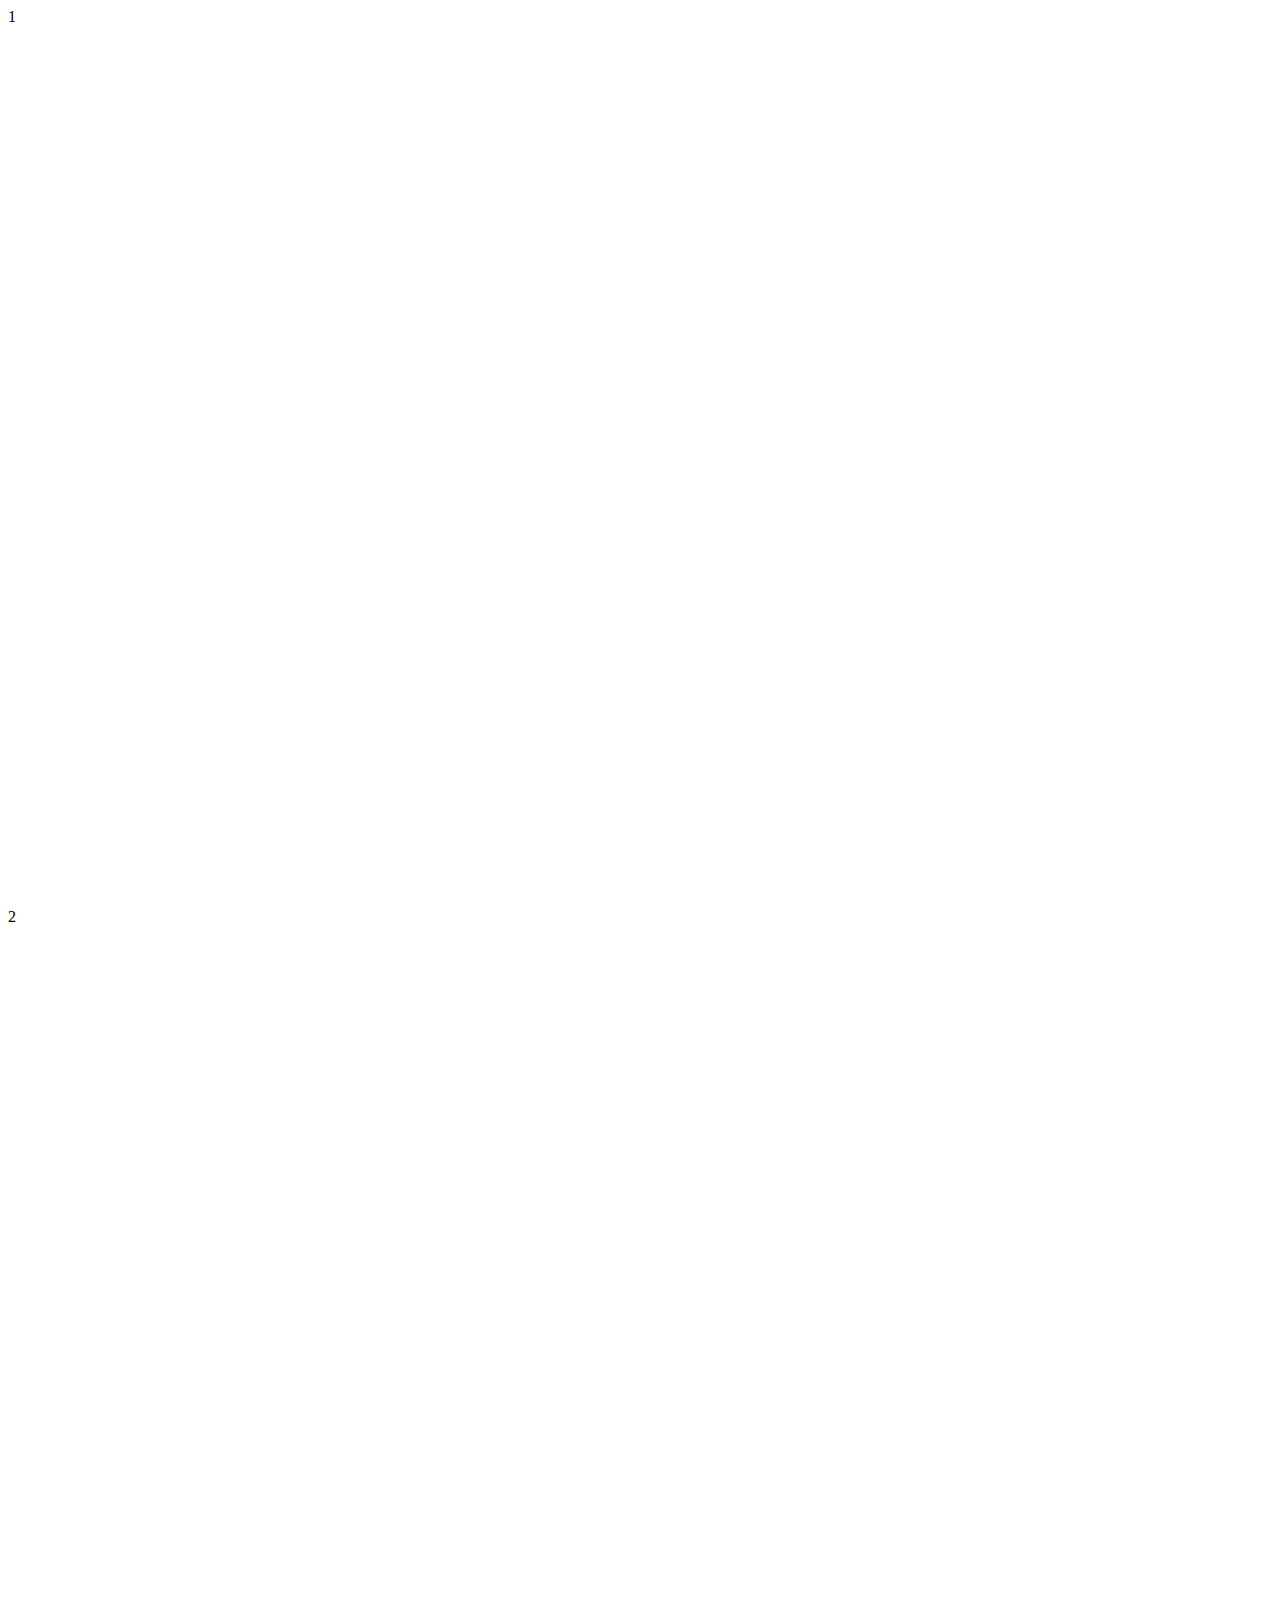
==== commit d7cda158: "Update index.html" ====
--- a/index.html
+++ b/index.html
@@ -1,38 +1,39 @@
+<!DOCTYPE HTML>
 <html>
 <head>
 <title> New Document </title>
 <script src="http://code.jquery.com/jquery-1.11.3.min.js"></script>
-<style type="text/css">
-    html,body {margin:0;padding:0;font-size:20px;color:#fff;text-align:center;}
-</style>
+<link rel="stylesheet" type="text/css" href="style.css">
 <script type="text/javascript">
     (function($){
         $.aniPage=function(e,type){
-            if(e.originalEvent.wheelDelta > 0 || e.originalEvent.detail < 0){            
-            $.subtr = $(window).scrollTop()-$(window).height();
-            if($(window).scrollTop() > 0){
-               if($(window).scrollTop() % $(window).height() > 0){
-                  $.subtr = $(window).scrollTop()
-                     -($(window).scrollTop() % $(window).height());
-               }
-            }            
+			$(".contInner").height($(window).height());
+            if(e.originalEvent.wheelDelta > 0 || e.originalEvent.detail < 0){
+				
+				$.subtr = $(window).scrollTop()-$(window).height();
+				if($(window).scrollTop() > 0){
+					if($(window).scrollTop() % $(window).height() > 0){
+						$.subtr = $(window).scrollTop()-($(window).scrollTop() % $(window).height());
+					}
+				}
+				
                 $("body, html").animate({
                     scrollTop:$.subtr
-                },100,function(){
+                },500,function(){
                         $.aniOk = 0;
                 });
-            }else{            
-            $.addit = $(window).scrollTop()+$(window).height();
-            if($(window).scrollTop() > 0){
-               if($(window).scrollTop() % $(window).height() > 0){
-                  $.addit = $(window).scrollTop()
-                     -($(window).scrollTop() % $(window).height())
-                     +$(window).height();
-               }
-            }            
+            }else{				
+				
+				$.addit = $(window).scrollTop()+$(window).height();
+				if($(window).scrollTop() > 0){
+					if($(window).scrollTop() % $(window).height() > 0){
+						$.addit = $(window).scrollTop()-($(window).scrollTop() % $(window).height())+$(window).height();
+					}
+				}
+				
                 $("body, html").animate({
                     scrollTop:$.addit
-                },100,function(){
+                },500,function(){
                         $.aniOk = 0;
                 });
             }
@@ -52,13 +53,16 @@
     });
 </script>
 </head>
-<body> 
+<body>
+ 
  
 <div id="wrap">
-    <div class="contInner" style="background-color:#339966">1</div>
-    <div class="contInner" style="background-color:#663366">2</div>
-    <div class="contInner" style="background-color:#CC0066">3</div>
-    <div class="contInner" style="background-color:#3366FF">4</div>
-</div> 
+    <div class="contInner">1</div>
+    <div class="contInner">2</div>
+    <div class="contInner">3</div>
+    <div class="contInner">4</div>
+</div>
+ 
+ 
 </body>
 </html>
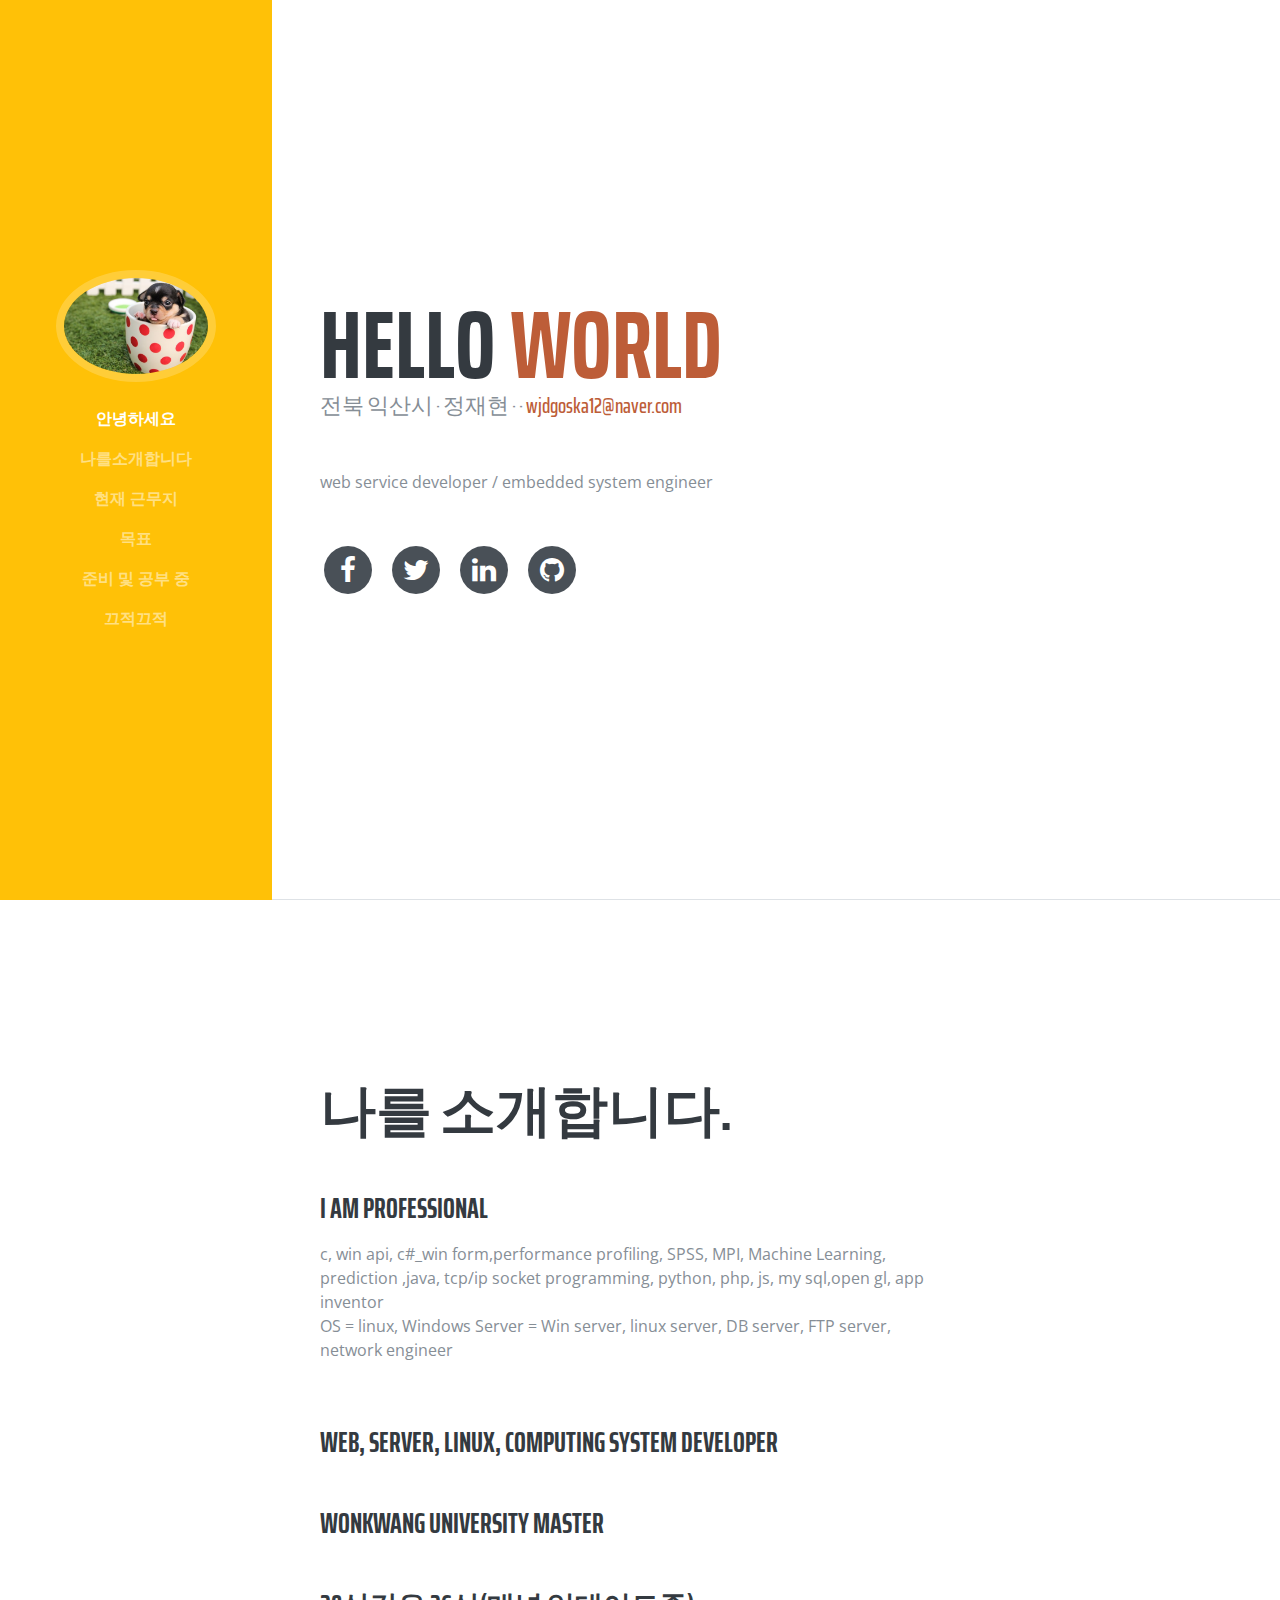
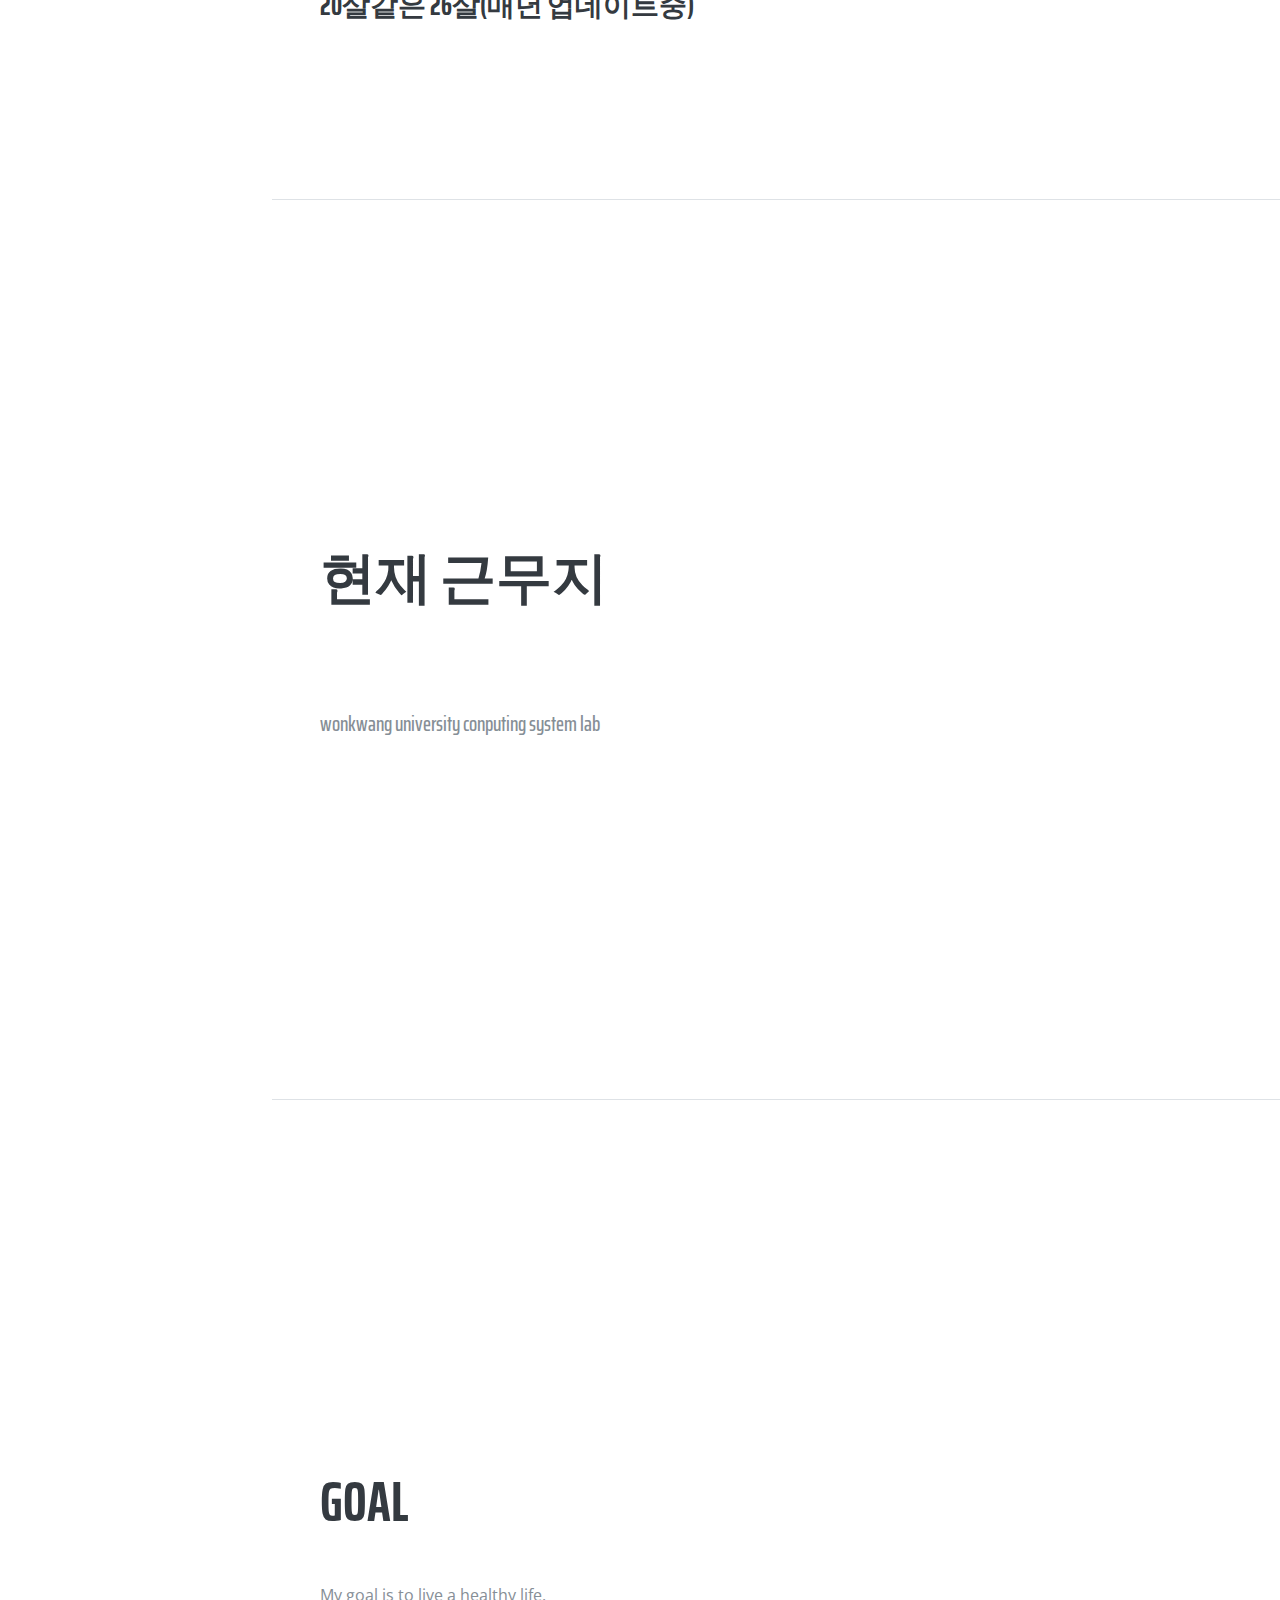
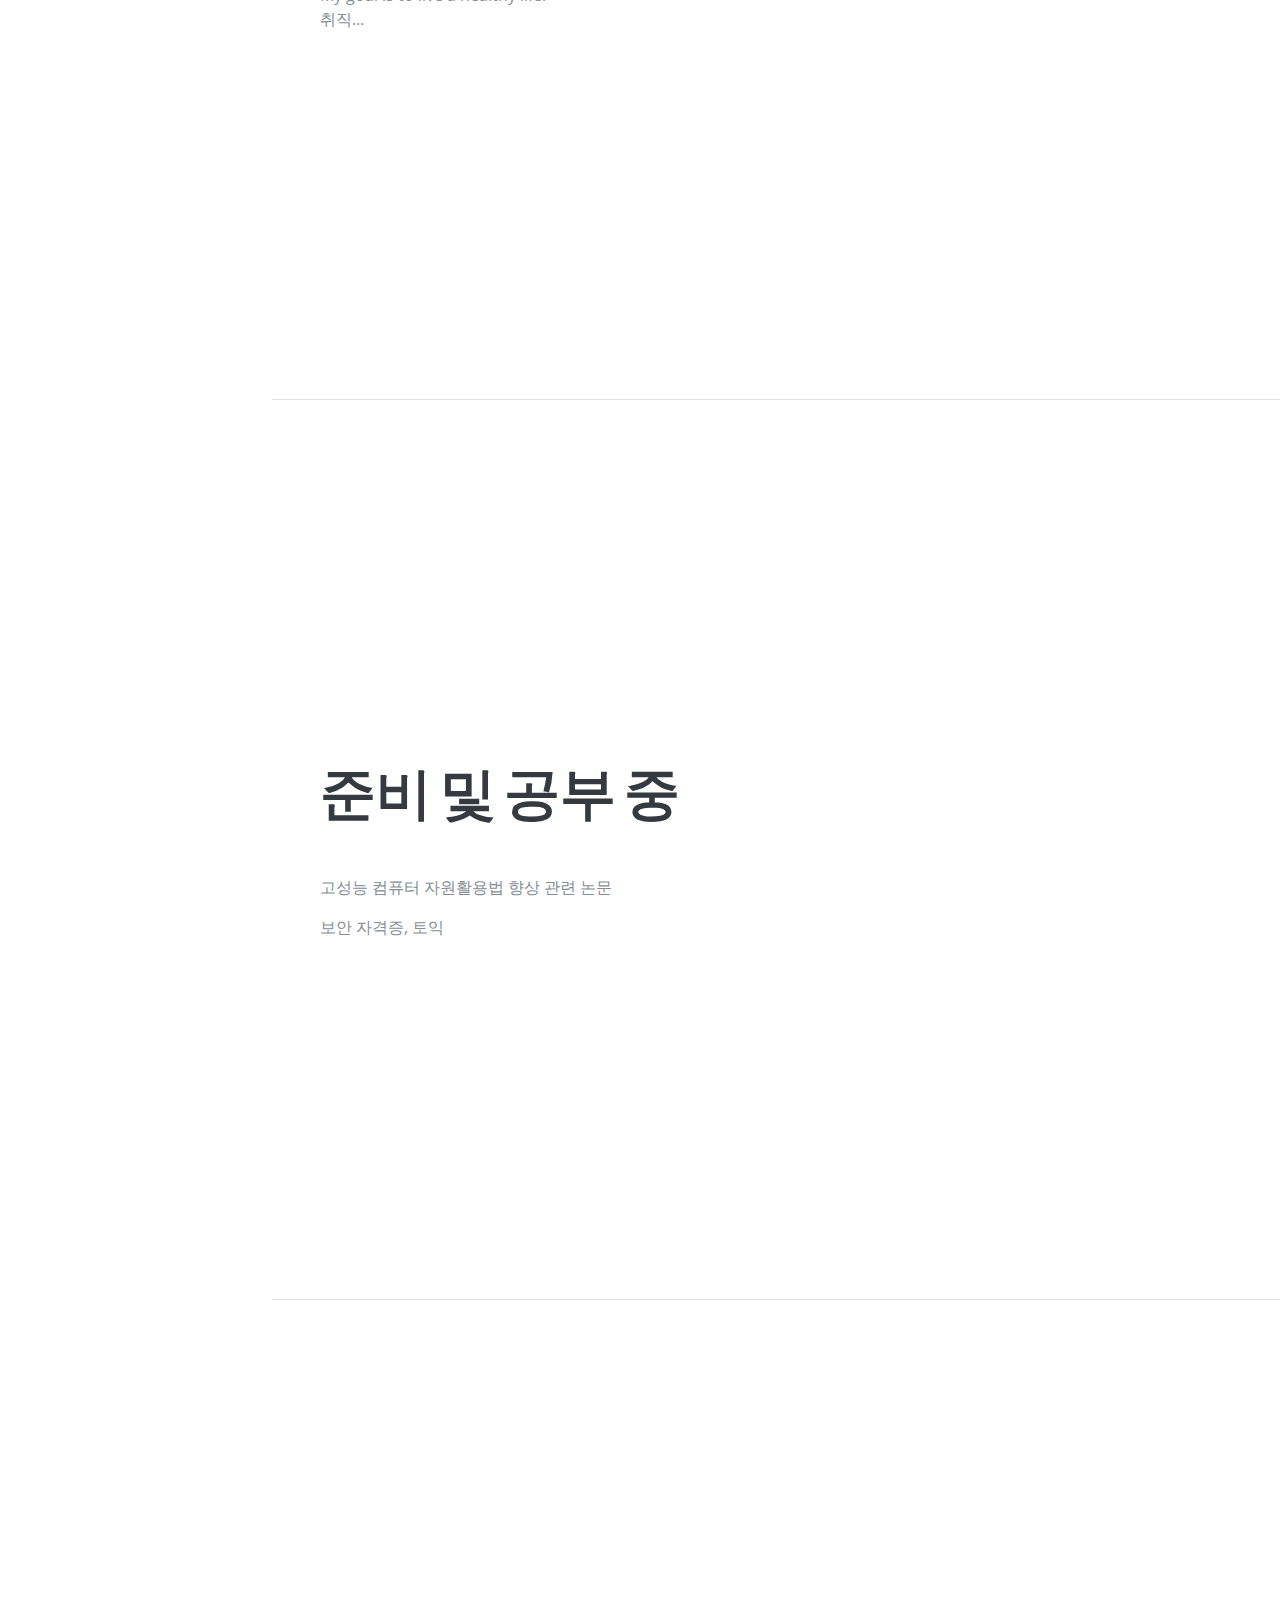
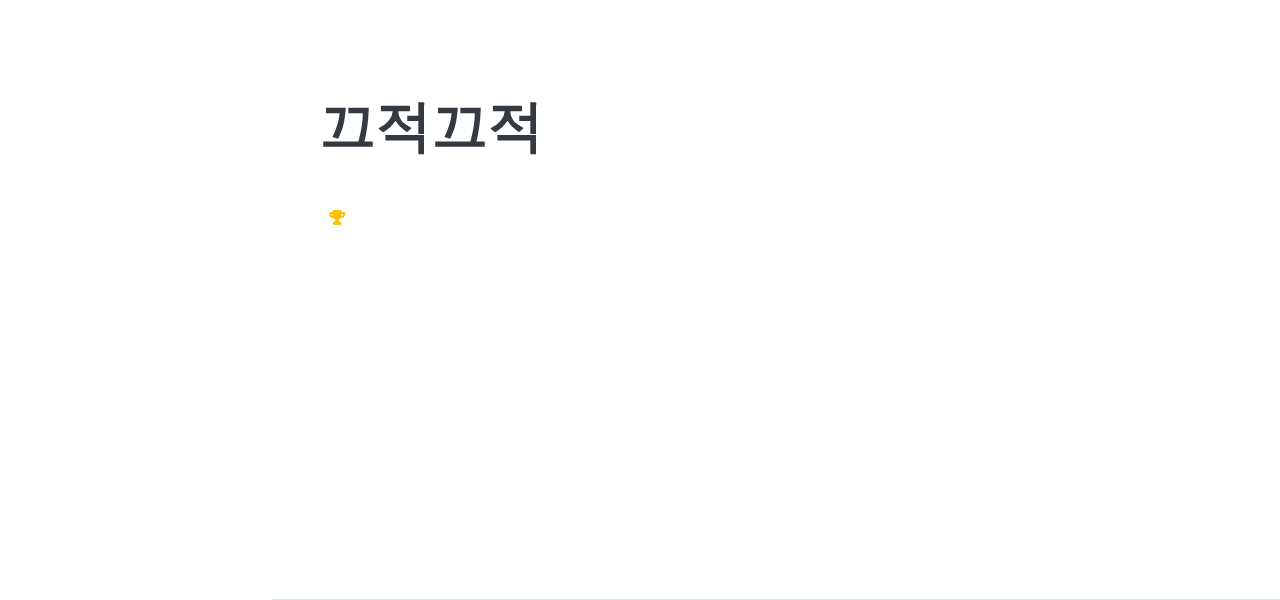
==== commit c3ba8554: "Update index.html" ====
--- a/index.html
+++ b/index.html
@@ -1,68 +1,275 @@
-<!DOCTYPE HTML>
-<html>
-<head>
-<title> New Document </title>
-<script src="http://code.jquery.com/jquery-1.11.3.min.js"></script>
-<link rel="stylesheet" type="text/css" href="style.css">
-<script type="text/javascript">
-    (function($){
-        $.aniPage=function(e,type){
-			$(".contInner").height($(window).height());
-            if(e.originalEvent.wheelDelta > 0 || e.originalEvent.detail < 0){
-				
-				$.subtr = $(window).scrollTop()-$(window).height();
-				if($(window).scrollTop() > 0){
-					if($(window).scrollTop() % $(window).height() > 0){
-						$.subtr = $(window).scrollTop()-($(window).scrollTop() % $(window).height());
-					}
-				}
-				
-                $("body, html").animate({
-                    scrollTop:$.subtr
-                },500,function(){
-                        $.aniOk = 0;
-                });
-            }else{				
-				
-				$.addit = $(window).scrollTop()+$(window).height();
-				if($(window).scrollTop() > 0){
-					if($(window).scrollTop() % $(window).height() > 0){
-						$.addit = $(window).scrollTop()-($(window).scrollTop() % $(window).height())+$(window).height();
-					}
-				}
-				
-                $("body, html").animate({
-                    scrollTop:$.addit
-                },500,function(){
-                        $.aniOk = 0;
-                });
-            }
-        };
-    })(jQuery);
-    $(function(){
-        $(".contInner").height($(window).height());
-        $.aniOk=0;
-        $(window).scrollTop(0);
-    });
-    $(document).on("mousewheel DOMMouseScroll",function(e){
-        e.preventDefault();
-        if($.aniOk == 0){
-            $.aniPage(e,e.type);
-            $.aniOk = 1;
-        }
-    });
+<!DOCTYPE html>
+<html lang="en">
+
+  <head>
+
+    <meta charset="utf-8">
+    <meta name="viewport" content="width=device-width, initial-scale=1, shrink-to-fit=no">
+    <meta name="description" content="">
+    <meta name="author" content="">
+    
+    <title>정재현의 웹페이지 </title>
+
+    <!-- Bootstrap core CSS -->
+    <link href="vendor/bootstrap/css/bootstrap.min.css" rel="stylesheet">
+
+    <!-- Custom fonts for this template -->
+    <link href="https://fonts.googleapis.com/css?family=Saira+Extra+Condensed:100,200,300,400,500,600,700,800,900" rel="stylesheet">
+    <link href="https://fonts.googleapis.com/css?family=Open+Sans:300,300i,400,400i,600,600i,700,700i,800,800i" rel="stylesheet">
+    <link href="vendor/font-awesome/css/font-awesome.min.css" rel="stylesheet">
+    <link href="vendor/devicons/css/devicons.min.css" rel="stylesheet">
+    <link href="vendor/simple-line-icons/css/simple-line-icons.css" rel="stylesheet">
+
+    <!-- Custom styles for this template -->
+    <link href="css/resume.css" rel="stylesheet">
+
+  </head>
+
+  <body id="page-top">
+
+
+
+    <nav class="navbar navbar-expand-lg navbar-dark bg-warning fixed-top" id="sideNav">
+      <a class="navbar-brand js-scroll-trigger" href="#page-top">
+        <span class="d-block d-lg-none">Start Bootstrap</span>
+        <span class="d-none d-lg-block">
+          <img class="img-fluid img-profile rounded-circle mx-auto mb-2" src="img/profile.jpg" alt="">
+        </span>
+      </a>
+      <button class="navbar-toggler" type="button" data-toggle="collapse" data-target="#navbarSupportedContent" aria-controls="navbarSupportedContent" aria-expanded="false" aria-label="Toggle navigation">
+        <span class="navbar-toggler-icon"></span>
+      </button>
+      <div class="collapse navbar-collapse" id="navbarSupportedContent">
+        <ul class="navbar-nav">
+          <li class="nav-item">
+            <a class="nav-link js-scroll-trigger" href="#about">안녕하세요</a>
+          </li>
+          <li class="nav-item">
+            <a class="nav-link js-scroll-trigger" href="#experience">나를소개합니다</a>
+          </li>
+          <li class="nav-item">
+            <a class="nav-link js-scroll-trigger" href="#education">현재 근무지</a>
+          </li>
+          <li class="nav-item">
+            <a class="nav-link js-scroll-trigger" href="#skills">목표</a>
+          </li>
+          <li class="nav-item">
+            <a class="nav-link js-scroll-trigger" href="#interests">준비 및 공부 중</a>
+          </li>
+          <li class="nav-item">
+            <a class="nav-link js-scroll-trigger" href="#awards">끄적끄적</a>
+          </li>
+        </ul>
+      </div>
+    </nav>
+
+    <div class="container-fluid p-0">
+
+      <section class="resume-section p-3 p-lg-5 d-flex d-column" id="about">
+        <div class="my-auto">
+          <h1 class="mb-0">Hello
+            <span class="text-primary">World</span>
+          </h1>
+          <div class="subheading mb-5">전북 익산시 · 정재현 ·  ·
+            <a href="mailto:name@email.com">wjdgoska12@naver.com</a>
+          </div>
+          <p class="mb-5">web service developer / embedded system engineer</p>
+          <ul class="list-inline list-social-icons mb-0">
+            <li class="list-inline-item">
+              <a href="https://ko-kr.facebook.com/people/%EC%A0%95%ED%95%B4%EB%82%A8/100005005994304">
+                <span class="fa-stack fa-lg">
+                  <i class="fa fa-circle fa-stack-2x"></i>
+                  <i class="fa fa-facebook fa-stack-1x fa-inverse"></i>
+                </span>
+              </a>
+            </li>
+            <li class="list-inline-item">
+              <a href="https://ko-kr.facebook.com/people/%EC%A0%95%ED%95%B4%EB%82%A8/100005005994304">
+                <span class="fa-stack fa-lg">
+                  <i class="fa fa-circle fa-stack-2x"></i>
+                  <i class="fa fa-twitter fa-stack-1x fa-inverse"></i>
+                </span>
+              </a>
+            </li>
+            <li class="list-inline-item">
+              <a href="https://ko-kr.facebook.com/people/%EC%A0%95%ED%95%B4%EB%82%A8/100005005994304">
+                <span class="fa-stack fa-lg">
+                  <i class="fa fa-circle fa-stack-2x"></i>
+                  <i class="fa fa-linkedin fa-stack-1x fa-inverse"></i>
+                </span>
+              </a>
+            </li>
+            <li class="list-inline-item">
+              <a href="https://github.com/wjdgoska12">
+                <span class="fa-stack fa-lg">
+                  <i class="fa fa-circle fa-stack-2x"></i>
+                  <i class="fa fa-github fa-stack-1x fa-inverse"></i>
+                </span>
+              </a>
+            </li>
+          </ul>
+        </div>
+      </section>
+
+      <section class="resume-section p-3 p-lg-5 d-flex flex-column" id="experience">
+        <div class="my-auto">
+          <h2 class="mb-5">나를 소개합니다.</h2>
+
+          <div class="resume-item d-flex flex-column flex-md-row mb-5">
+            <div class="resume-content mr-auto">
+              <h3 class="mb-0">I am professional</h3>
+              <div class="subheading mb-3"></div>
+              <p>c, win api, c#_win form,performance profiling, SPSS,  MPI, Machine Learning, prediction ,java, tcp/ip socket programming, python, php, js, my sql,open gl, app inventor<br>OS = linux, Windows Server = Win server, linux server, DB server, FTP server, network engineer</div>
+            <div class="resume-date text-md-right">
+              <span class="text-primary"> </span>
+            </div>
+          </div>
+
+          <div class="resume-item d-flex flex-column flex-md-row mb-5">
+            <div class="resume-content mr-auto">
+              <h3 class="mb-0">Web, Server, linux, computing system Developer</h3>
+             
+            </div>
+            <div class="resume-date text-md-right">
+              <span class="text-primary"> </span>
+            </div>
+          </div>
+
+          <div class="resume-item d-flex flex-column flex-md-row mb-5">
+            <div class="resume-content mr-auto">
+              <h3 class="mb-0">wonkwang university master</h3>
+              
+            </div>
+            <div class="resume-date text-md-right">
+              <span class="text-primary"> </span>
+            </div>
+          </div>
+
+          <div class="resume-item d-flex flex-column flex-md-row">
+            <div class="resume-content mr-auto">
+              <h3 class="mb-0">20살같은 26살(매년 업데이트중)</h3>
+              
+            </div>
+            <div class="resume-date text-md-right">
+              <span class="text-primary"> </span>
+            </div>
+          </div>
+
+        </div>
+
+      </section>
+
+      <section class="resume-section p-3 p-lg-5 d-flex flex-column" id="education">
+        <div class="my-auto">
+          <h2 class="mb-5">현재 근무지</h2>
+
+          <div class="resume-item d-flex flex-column flex-md-row mb-5">
+            <div class="resume-content mr-auto">
+            
+            </div>
+            <div class="resume-date text-md-right">
+              <span class="text-primary"> </span>
+            </div>
+          </div>
+          <div class="resume-item d-flex flex-column flex-md-row">
+            <div class="resume-content mr-auto">
+              <div class="subheading mb-3">wonkwang university conputing system lab</div>
+            
+            </div>
+            <div class="resume-date text-md-right">
+              <span class="text-primary"> </span>
+            </div>
+          </div>
+
+        </div>
+      </section>
+
+      <section class="resume-section p-3 p-lg-5 d-flex flex-column" id="skills">
+        <div class="my-auto">
+          <h2 class="mb-5">goal</h2>
+               My goal is to live a healthy life. <br> 취직...
+        </div>
+      </section>
+
+      <section class="resume-section p-3 p-lg-5 d-flex flex-column" id="interests">
+        <div class="my-auto">
+          <h2 class="mb-5">준비 및 공부 중</h2>
+          <p>고성능 컴퓨터 자원활용법 향상 관련 논문</p>
+          <p class="mb-0">보안 자격증, 토익</p>
+        </div>
+      </section>
+
+      <section class="resume-section p-3 p-lg-5 d-flex flex-column" id="awards">
+        <div class="my-auto">
+          <h2 class="mb-5">끄적끄적</h2>
+          <ul class="fa-ul mb-0">
+            <li>
+              <i class="fa-li fa fa-trophy text-warning"></i>
+              </li>
+            <li>
+              <i class="fa-li fa fa-trophy text-warning"></i>
+             </li>
+            <li>
+              <i class="fa-li fa fa-trophy text-warning"></i>
+             </li>
+            <li>
+              <i class="fa-li fa fa-trophy text-warning"></i>
+             </li>
+            <li>
+              <i class="fa-li fa fa-trophy text-warning"></i>
+              </li>
+            <li>
+            <li>
+              <i class="fa-li fa fa-trophy text-warning"></i>
+              </li>
+            <li>
+              <i class="fa-li fa fa-trophy text-warning"></i>
+             </li>
+          </ul>
+        </div>
+      </section>
+
+    </div>
+
+
+    <!-- Bootstrap core JavaScript -->
+    <script src="vendor/jquery/jquery.min.js"></script>
+    <script src="vendor/bootstrap/js/bootstrap.bundle.min.js"></script>
+
+    <!-- Plugin JavaScript -->
+    <script src="vendor/jquery-easing/jquery.easing.min.js"></script>
+
+    <!-- Custom scripts for this template -->
+    <script src="js/resume.min.js"></script>
+</div>
+
+<script id="dsq-count-scr" src="//wjdgoska12-1.disqus.com/count.js" async></script>
+<div id="disqus_thread"></div>
+<script>
+
+  /**
+  *  RECOMMENDED CONFIGURATION VARIABLES: EDIT AND UNCOMMENT THE SECTION BELOW TO INSERT DYNAMIC VALUES FROM YOUR PLATFORM OR CMS.
+  *  LEARN WHY DEFINING THESE VARIABLES IS IMPORTANT: https://disqus.com/admin/universalcode/#configuration-variables*/
+  /*
+  var disqus_config = function () {
+  this.page.url = PAGE_URL;  // Replace PAGE_URL with your page's canonical URL variable
+  this.page.identifier = PAGE_IDENTIFIER; // Replace PAGE_IDENTIFIER with your page's unique identifier variable
+  };
+  
+  */
+  (function () { // DON'T EDIT BELOW THIS LINE
+    var d = document, s = d.createElement('script');
+    s.src = 'https://wjdgoska12-1.disqus.com/embed.js';
+    s.setAttribute('data-timestamp', +new Date());
+    (d.head || d.body).appendChild(s);
+  })();
 </script>
-</head>
-<body>
- 
- 
-<div id="wrap">
-    <div class="contInner">1</div>
-    <div class="contInner">2</div>
-    <div class="contInner">3</div>
-    <div class="contInner">4</div>
-</div>
- 
- 
-</body>
+<noscript>Please enable JavaScript to view the
+  <a href="https://disqus.com/?ref_noscript">comments powered by Disqus.</a>
+</noscript>
+
+
+
+  </body>
+
 </html>
--- a/vendor/devicons/css/devicons.min.css
+++ b/vendor/devicons/css/devicons.min.css
@@ -0,0 +1,4 @@
+/*!
+ *  Devicons 1.8.0 made by Theodore Vorillas / http://vorillaz.com 
+ */
+@font-face{font-family:devicons;src:url(../fonts/devicons.eot?xqxft6);src:url(../fonts/devicons.eot?#iefixxqxft6) format("embedded-opentype"),url(../fonts/devicons.woff?xqxft6) format("woff"),url(../fonts/devicons.ttf?xqxft6) format("truetype"),url(../fonts/devicons.svg?xqxft6#devicons) format("svg");font-weight:400;font-style:normal}.devicons{font-family:devicons;speak:none;font-style:normal;font-weight:400;font-variant:normal;text-transform:none;line-height:1;-webkit-font-smoothing:antialiased;-moz-osx-font-smoothing:grayscale}.devicons-git:before{content:"\e602"}.devicons-git_compare:before{content:"\e628"}.devicons-git_branch:before{content:"\e625"}.devicons-git_commit:before{content:"\e629"}.devicons-git_pull_request:before{content:"\e626"}.devicons-git_merge:before{content:"\e627"}.devicons-bitbucket:before{content:"\e603"}.devicons-github_alt:before{content:"\e608"}.devicons-github_badge:before{content:"\e609"}.devicons-github:before{content:"\e60a"}.devicons-github_full:before{content:"\e617"}.devicons-java:before{content:"\e638"}.devicons-ruby:before{content:"\e639"}.devicons-scala:before{content:"\e637"}.devicons-python:before{content:"\e63c"}.devicons-go:before{content:"\e624"}.devicons-ruby_on_rails:before{content:"\e63b"}.devicons-django:before{content:"\e61d"}.devicons-markdown:before{content:"\e63e"}.devicons-php:before{content:"\e63d"}.devicons-mysql:before{content:"\e604"}.devicons-streamline:before{content:"\e605"}.devicons-database:before{content:"\e606"}.devicons-laravel:before{content:"\e63f"}.devicons-javascript:before{content:"\e64e"}.devicons-angular:before{content:"\e653"}.devicons-backbone:before{content:"\e652"}.devicons-coffeescript:before{content:"\e651"}.devicons-jquery:before{content:"\e650"}.devicons-modernizr:before{content:"\e620"}.devicons-jquery_ui:before{content:"\e654"}.devicons-ember:before{content:"\e61b"}.devicons-dojo:before{content:"\e61c"}.devicons-nodejs:before{content:"\e619"}.devicons-nodejs_small:before{content:"\e618"}.devicons-javascript_shield:before{content:"\e64f"}.devicons-bootstrap:before{content:"\e647"}.devicons-sass:before{content:"\e64b"}.devicons-css3_full:before{content:"\e64a"}.devicons-css3:before{content:"\e649"}.devicons-html5:before{content:"\e636"}.devicons-html5_multimedia:before{content:"\e632"}.devicons-html5_device_access:before{content:"\e633"}.devicons-html5_3d_effects:before{content:"\e635"}.devicons-html5_connectivity:before{content:"\e634"}.devicons-ghost_small:before{content:"\e614"}.devicons-ghost:before{content:"\e61f"}.devicons-magento:before{content:"\e640"}.devicons-joomla:before{content:"\e641"}.devicons-jekyll_small:before{content:"\e60d"}.devicons-drupal:before{content:"\e642"}.devicons-wordpress:before{content:"\e60b"}.devicons-grunt:before{content:"\e64c"}.devicons-bower:before{content:"\e64d"}.devicons-npm:before{content:"\e61e"}.devicons-yahoo_small:before{content:"\e62b"}.devicons-yahoo:before{content:"\e615"}.devicons-bing_small:before{content:"\e600"}.devicons-windows:before{content:"\e60f"}.devicons-linux:before{content:"\e612"}.devicons-ubuntu:before{content:"\e63a"}.devicons-android:before{content:"\e60e"}.devicons-apple:before{content:"\e611"}.devicons-appstore:before{content:"\e613"}.devicons-phonegap:before{content:"\e630"}.devicons-blackberry:before{content:"\e623"}.devicons-stackoverflow:before{content:"\e610"}.devicons-techcrunch:before{content:"\e62c"}.devicons-codrops:before{content:"\e62f"}.devicons-css_tricks:before{content:"\e601"}.devicons-smashing_magazine:before{content:"\e62d"}.devicons-netmagazine:before{content:"\e62e"}.devicons-codepen:before{content:"\e616"}.devicons-cssdeck:before{content:"\e62a"}.devicons-hackernews:before{content:"\e61a"}.devicons-dropbox:before{content:"\e607"}.devicons-google_drive:before{content:"\e631"}.devicons-visualstudio:before{content:"\e60c"}.devicons-unity_small:before{content:"\e621"}.devicons-raspberry_pi:before{content:"\e622"}.devicons-chrome:before{content:"\e643"}.devicons-ie:before{content:"\e644"}.devicons-firefox:before{content:"\e645"}.devicons-opera:before{content:"\e646"}.devicons-safari:before{content:"\e648"}.devicons-swift:before{content:"\e655"}.devicons-symfony:before{content:"\e656"}.devicons-symfony_badge:before{content:"\e657"}.devicons-less:before{content:"\e658"}.devicons-stylus:before{content:"\e659"}.devicons-trello:before{content:"\e65a"}.devicons-atlassian:before{content:"\e65b"}.devicons-jira:before{content:"\e65c"}.devicons-envato:before{content:"\e65d"}.devicons-snap_svg:before{content:"\e65e"}.devicons-raphael:before{content:"\e65f"}.devicons-google_analytics:before{content:"\e660"}.devicons-compass:before{content:"\e661"}.devicons-onedrive:before{content:"\e662"}.devicons-gulp:before{content:"\e663"}.devicons-atom:before{content:"\e664"}.devicons-cisco:before{content:"\e665"}.devicons-nancy:before{content:"\e666"}.devicons-clojure:before{content:"\e668"}.devicons-clojure_alt:before{content:"\e66a"}.devicons-perl:before{content:"\e669"}.devicons-celluloid:before{content:"\e66b"}.devicons-w3c:before{content:"\e66c"}.devicons-redis:before{content:"\e66d"}.devicons-postgresql:before{content:"\e66e"}.devicons-webplatform:before{content:"\e66f"}.devicons-jenkins:before{content:"\e667"}.devicons-requirejs:before{content:"\e670"}.devicons-opensource:before{content:"\e671"}.devicons-typo3:before{content:"\e672"}.devicons-uikit:before{content:"\e673"}.devicons-doctrine:before{content:"\e674"}.devicons-groovy:before{content:"\e675"}.devicons-nginx:before{content:"\e676"}.devicons-haskell:before{content:"\e677"}.devicons-zend:before{content:"\e678"}.devicons-gnu:before{content:"\e679"}.devicons-yeoman:before{content:"\e67a"}.devicons-heroku:before{content:"\e67b"}.devicons-debian:before{content:"\e67d"}.devicons-travis:before{content:"\e67e"}.devicons-dotnet:before{content:"\e67f"}.devicons-codeigniter:before{content:"\e680"}.devicons-javascript_badge:before{content:"\e681"}.devicons-yii:before{content:"\e682"}.devicons-msql_server:before{content:"\e67c"}.devicons-composer:before{content:"\e683"}.devicons-krakenjs_badge:before{content:"\e684"}.devicons-krakenjs:before{content:"\e685"}.devicons-mozilla:before{content:"\e686"}.devicons-firebase:before{content:"\e687"}.devicons-sizzlejs:before{content:"\e688"}.devicons-creativecommons:before{content:"\e689"}.devicons-creativecommons_badge:before{content:"\e68a"}.devicons-mitlicence:before{content:"\e68b"}.devicons-senchatouch:before{content:"\e68c"}.devicons-bugsense:before{content:"\e68d"}.devicons-extjs:before{content:"\e68e"}.devicons-mootools_badge:before{content:"\e68f"}.devicons-mootools:before{content:"\e690"}.devicons-ruby_rough:before{content:"\e691"}.devicons-komodo:before{content:"\e692"}.devicons-coda:before{content:"\e693"}.devicons-bintray:before{content:"\e694"}.devicons-terminal:before{content:"\e695"}.devicons-code:before{content:"\e696"}.devicons-responsive:before{content:"\e697"}.devicons-dart:before{content:"\e698"}.devicons-aptana:before{content:"\e699"}.devicons-mailchimp:before{content:"\e69a"}.devicons-netbeans:before{content:"\e69b"}.devicons-dreamweaver:before{content:"\e69c"}.devicons-brackets:before{content:"\e69d"}.devicons-eclipse:before{content:"\e69e"}.devicons-cloud9:before{content:"\e69f"}.devicons-scrum:before{content:"\e6a0"}.devicons-prolog:before{content:"\e6a1"}.devicons-terminal_badge:before{content:"\e6a2"}.devicons-code_badge:before{content:"\e6a3"}.devicons-mongodb:before{content:"\e6a4"}.devicons-meteor:before{content:"\e6a5"}.devicons-meteorfull:before{content:"\e6a6"}.devicons-fsharp:before{content:"\e6a7"}.devicons-rust:before{content:"\e6a8"}.devicons-ionic:before{content:"\e6a9"}.devicons-sublime:before{content:"\e6aa"}.devicons-appcelerator:before{content:"\e6ab"}.devicons-asterisk:before{content:"\e6ac"}.devicons-aws:before{content:"\e6ad"}.devicons-digital-ocean:before{content:"\e6ae"}.devicons-dlang:before{content:"\e6af"}.devicons-docker:before{content:"\e6b0"}.devicons-erlang:before{content:"\e6b1"}.devicons-google-cloud-platform:before{content:"\e6b2"}.devicons-grails:before{content:"\e6b3"}.devicons-illustrator:before{content:"\e6b4"}.devicons-intellij:before{content:"\e6b5"}.devicons-materializecss:before{content:"\e6b6"}.devicons-openshift:before{content:"\e6b7"}.devicons-photoshop:before{content:"\e6b8"}.devicons-rackspace:before{content:"\e6b9"}.devicons-react:before{content:"\e6ba"}.devicons-redhat:before{content:"\e6bb"}.devicons-scriptcs:before{content:"\e6bc"}.devicons-sqllite:before{content:"\e6c4"}.devicons-vim:before{content:"\e6c5"}--- a/vendor/simple-line-icons/css/simple-line-icons.css
+++ b/vendor/simple-line-icons/css/simple-line-icons.css
@@ -0,0 +1,778 @@
+@font-face {
+  font-family: 'simple-line-icons';
+  src: url('../fonts/Simple-Line-Icons.eot?v=2.4.0');
+  src: url('../fonts/Simple-Line-Icons.eot?v=2.4.0#iefix') format('embedded-opentype'), url('../fonts/Simple-Line-Icons.woff2?v=2.4.0') format('woff2'), url('../fonts/Simple-Line-Icons.ttf?v=2.4.0') format('truetype'), url('../fonts/Simple-Line-Icons.woff?v=2.4.0') format('woff'), url('../fonts/Simple-Line-Icons.svg?v=2.4.0#simple-line-icons') format('svg');
+  font-weight: normal;
+  font-style: normal;
+}
+/*
+ Use the following CSS code if you want to have a class per icon.
+ Instead of a list of all class selectors, you can use the generic [class*="icon-"] selector, but it's slower:
+*/
+.icon-user,
+.icon-people,
+.icon-user-female,
+.icon-user-follow,
+.icon-user-following,
+.icon-user-unfollow,
+.icon-login,
+.icon-logout,
+.icon-emotsmile,
+.icon-phone,
+.icon-call-end,
+.icon-call-in,
+.icon-call-out,
+.icon-map,
+.icon-location-pin,
+.icon-direction,
+.icon-directions,
+.icon-compass,
+.icon-layers,
+.icon-menu,
+.icon-list,
+.icon-options-vertical,
+.icon-options,
+.icon-arrow-down,
+.icon-arrow-left,
+.icon-arrow-right,
+.icon-arrow-up,
+.icon-arrow-up-circle,
+.icon-arrow-left-circle,
+.icon-arrow-right-circle,
+.icon-arrow-down-circle,
+.icon-check,
+.icon-clock,
+.icon-plus,
+.icon-minus,
+.icon-close,
+.icon-event,
+.icon-exclamation,
+.icon-organization,
+.icon-trophy,
+.icon-screen-smartphone,
+.icon-screen-desktop,
+.icon-plane,
+.icon-notebook,
+.icon-mustache,
+.icon-mouse,
+.icon-magnet,
+.icon-energy,
+.icon-disc,
+.icon-cursor,
+.icon-cursor-move,
+.icon-crop,
+.icon-chemistry,
+.icon-speedometer,
+.icon-shield,
+.icon-screen-tablet,
+.icon-magic-wand,
+.icon-hourglass,
+.icon-graduation,
+.icon-ghost,
+.icon-game-controller,
+.icon-fire,
+.icon-eyeglass,
+.icon-envelope-open,
+.icon-envelope-letter,
+.icon-bell,
+.icon-badge,
+.icon-anchor,
+.icon-wallet,
+.icon-vector,
+.icon-speech,
+.icon-puzzle,
+.icon-printer,
+.icon-present,
+.icon-playlist,
+.icon-pin,
+.icon-picture,
+.icon-handbag,
+.icon-globe-alt,
+.icon-globe,
+.icon-folder-alt,
+.icon-folder,
+.icon-film,
+.icon-feed,
+.icon-drop,
+.icon-drawer,
+.icon-docs,
+.icon-doc,
+.icon-diamond,
+.icon-cup,
+.icon-calculator,
+.icon-bubbles,
+.icon-briefcase,
+.icon-book-open,
+.icon-basket-loaded,
+.icon-basket,
+.icon-bag,
+.icon-action-undo,
+.icon-action-redo,
+.icon-wrench,
+.icon-umbrella,
+.icon-trash,
+.icon-tag,
+.icon-support,
+.icon-frame,
+.icon-size-fullscreen,
+.icon-size-actual,
+.icon-shuffle,
+.icon-share-alt,
+.icon-share,
+.icon-rocket,
+.icon-question,
+.icon-pie-chart,
+.icon-pencil,
+.icon-note,
+.icon-loop,
+.icon-home,
+.icon-grid,
+.icon-graph,
+.icon-microphone,
+.icon-music-tone-alt,
+.icon-music-tone,
+.icon-earphones-alt,
+.icon-earphones,
+.icon-equalizer,
+.icon-like,
+.icon-dislike,
+.icon-control-start,
+.icon-control-rewind,
+.icon-control-play,
+.icon-control-pause,
+.icon-control-forward,
+.icon-control-end,
+.icon-volume-1,
+.icon-volume-2,
+.icon-volume-off,
+.icon-calendar,
+.icon-bulb,
+.icon-chart,
+.icon-ban,
+.icon-bubble,
+.icon-camrecorder,
+.icon-camera,
+.icon-cloud-download,
+.icon-cloud-upload,
+.icon-envelope,
+.icon-eye,
+.icon-flag,
+.icon-heart,
+.icon-info,
+.icon-key,
+.icon-link,
+.icon-lock,
+.icon-lock-open,
+.icon-magnifier,
+.icon-magnifier-add,
+.icon-magnifier-remove,
+.icon-paper-clip,
+.icon-paper-plane,
+.icon-power,
+.icon-refresh,
+.icon-reload,
+.icon-settings,
+.icon-star,
+.icon-symbol-female,
+.icon-symbol-male,
+.icon-target,
+.icon-credit-card,
+.icon-paypal,
+.icon-social-tumblr,
+.icon-social-twitter,
+.icon-social-facebook,
+.icon-social-instagram,
+.icon-social-linkedin,
+.icon-social-pinterest,
+.icon-social-github,
+.icon-social-google,
+.icon-social-reddit,
+.icon-social-skype,
+.icon-social-dribbble,
+.icon-social-behance,
+.icon-social-foursqare,
+.icon-social-soundcloud,
+.icon-social-spotify,
+.icon-social-stumbleupon,
+.icon-social-youtube,
+.icon-social-dropbox,
+.icon-social-vkontakte,
+.icon-social-steam {
+  font-family: 'simple-line-icons';
+  speak: none;
+  font-style: normal;
+  font-weight: normal;
+  font-variant: normal;
+  text-transform: none;
+  line-height: 1;
+  /* Better Font Rendering =========== */
+  -webkit-font-smoothing: antialiased;
+  -moz-osx-font-smoothing: grayscale;
+}
+.icon-user:before {
+  content: "\e005";
+}
+.icon-people:before {
+  content: "\e001";
+}
+.icon-user-female:before {
+  content: "\e000";
+}
+.icon-user-follow:before {
+  content: "\e002";
+}
+.icon-user-following:before {
+  content: "\e003";
+}
+.icon-user-unfollow:before {
+  content: "\e004";
+}
+.icon-login:before {
+  content: "\e066";
+}
+.icon-logout:before {
+  content: "\e065";
+}
+.icon-emotsmile:before {
+  content: "\e021";
+}
+.icon-phone:before {
+  content: "\e600";
+}
+.icon-call-end:before {
+  content: "\e048";
+}
+.icon-call-in:before {
+  content: "\e047";
+}
+.icon-call-out:before {
+  content: "\e046";
+}
+.icon-map:before {
+  content: "\e033";
+}
+.icon-location-pin:before {
+  content: "\e096";
+}
+.icon-direction:before {
+  content: "\e042";
+}
+.icon-directions:before {
+  content: "\e041";
+}
+.icon-compass:before {
+  content: "\e045";
+}
+.icon-layers:before {
+  content: "\e034";
+}
+.icon-menu:before {
+  content: "\e601";
+}
+.icon-list:before {
+  content: "\e067";
+}
+.icon-options-vertical:before {
+  content: "\e602";
+}
+.icon-options:before {
+  content: "\e603";
+}
+.icon-arrow-down:before {
+  content: "\e604";
+}
+.icon-arrow-left:before {
+  content: "\e605";
+}
+.icon-arrow-right:before {
+  content: "\e606";
+}
+.icon-arrow-up:before {
+  content: "\e607";
+}
+.icon-arrow-up-circle:before {
+  content: "\e078";
+}
+.icon-arrow-left-circle:before {
+  content: "\e07a";
+}
+.icon-arrow-right-circle:before {
+  content: "\e079";
+}
+.icon-arrow-down-circle:before {
+  content: "\e07b";
+}
+.icon-check:before {
+  content: "\e080";
+}
+.icon-clock:before {
+  content: "\e081";
+}
+.icon-plus:before {
+  content: "\e095";
+}
+.icon-minus:before {
+  content: "\e615";
+}
+.icon-close:before {
+  content: "\e082";
+}
+.icon-event:before {
+  content: "\e619";
+}
+.icon-exclamation:before {
+  content: "\e617";
+}
+.icon-organization:before {
+  content: "\e616";
+}
+.icon-trophy:before {
+  content: "\e006";
+}
+.icon-screen-smartphone:before {
+  content: "\e010";
+}
+.icon-screen-desktop:before {
+  content: "\e011";
+}
+.icon-plane:before {
+  content: "\e012";
+}
+.icon-notebook:before {
+  content: "\e013";
+}
+.icon-mustache:before {
+  content: "\e014";
+}
+.icon-mouse:before {
+  content: "\e015";
+}
+.icon-magnet:before {
+  content: "\e016";
+}
+.icon-energy:before {
+  content: "\e020";
+}
+.icon-disc:before {
+  content: "\e022";
+}
+.icon-cursor:before {
+  content: "\e06e";
+}
+.icon-cursor-move:before {
+  content: "\e023";
+}
+.icon-crop:before {
+  content: "\e024";
+}
+.icon-chemistry:before {
+  content: "\e026";
+}
+.icon-speedometer:before {
+  content: "\e007";
+}
+.icon-shield:before {
+  content: "\e00e";
+}
+.icon-screen-tablet:before {
+  content: "\e00f";
+}
+.icon-magic-wand:before {
+  content: "\e017";
+}
+.icon-hourglass:before {
+  content: "\e018";
+}
+.icon-graduation:before {
+  content: "\e019";
+}
+.icon-ghost:before {
+  content: "\e01a";
+}
+.icon-game-controller:before {
+  content: "\e01b";
+}
+.icon-fire:before {
+  content: "\e01c";
+}
+.icon-eyeglass:before {
+  content: "\e01d";
+}
+.icon-envelope-open:before {
+  content: "\e01e";
+}
+.icon-envelope-letter:before {
+  content: "\e01f";
+}
+.icon-bell:before {
+  content: "\e027";
+}
+.icon-badge:before {
+  content: "\e028";
+}
+.icon-anchor:before {
+  content: "\e029";
+}
+.icon-wallet:before {
+  content: "\e02a";
+}
+.icon-vector:before {
+  content: "\e02b";
+}
+.icon-speech:before {
+  content: "\e02c";
+}
+.icon-puzzle:before {
+  content: "\e02d";
+}
+.icon-printer:before {
+  content: "\e02e";
+}
+.icon-present:before {
+  content: "\e02f";
+}
+.icon-playlist:before {
+  content: "\e030";
+}
+.icon-pin:before {
+  content: "\e031";
+}
+.icon-picture:before {
+  content: "\e032";
+}
+.icon-handbag:before {
+  content: "\e035";
+}
+.icon-globe-alt:before {
+  content: "\e036";
+}
+.icon-globe:before {
+  content: "\e037";
+}
+.icon-folder-alt:before {
+  content: "\e039";
+}
+.icon-folder:before {
+  content: "\e089";
+}
+.icon-film:before {
+  content: "\e03a";
+}
+.icon-feed:before {
+  content: "\e03b";
+}
+.icon-drop:before {
+  content: "\e03e";
+}
+.icon-drawer:before {
+  content: "\e03f";
+}
+.icon-docs:before {
+  content: "\e040";
+}
+.icon-doc:before {
+  content: "\e085";
+}
+.icon-diamond:before {
+  content: "\e043";
+}
+.icon-cup:before {
+  content: "\e044";
+}
+.icon-calculator:before {
+  content: "\e049";
+}
+.icon-bubbles:before {
+  content: "\e04a";
+}
+.icon-briefcase:before {
+  content: "\e04b";
+}
+.icon-book-open:before {
+  content: "\e04c";
+}
+.icon-basket-loaded:before {
+  content: "\e04d";
+}
+.icon-basket:before {
+  content: "\e04e";
+}
+.icon-bag:before {
+  content: "\e04f";
+}
+.icon-action-undo:before {
+  content: "\e050";
+}
+.icon-action-redo:before {
+  content: "\e051";
+}
+.icon-wrench:before {
+  content: "\e052";
+}
+.icon-umbrella:before {
+  content: "\e053";
+}
+.icon-trash:before {
+  content: "\e054";
+}
+.icon-tag:before {
+  content: "\e055";
+}
+.icon-support:before {
+  content: "\e056";
+}
+.icon-frame:before {
+  content: "\e038";
+}
+.icon-size-fullscreen:before {
+  content: "\e057";
+}
+.icon-size-actual:before {
+  content: "\e058";
+}
+.icon-shuffle:before {
+  content: "\e059";
+}
+.icon-share-alt:before {
+  content: "\e05a";
+}
+.icon-share:before {
+  content: "\e05b";
+}
+.icon-rocket:before {
+  content: "\e05c";
+}
+.icon-question:before {
+  content: "\e05d";
+}
+.icon-pie-chart:before {
+  content: "\e05e";
+}
+.icon-pencil:before {
+  content: "\e05f";
+}
+.icon-note:before {
+  content: "\e060";
+}
+.icon-loop:before {
+  content: "\e064";
+}
+.icon-home:before {
+  content: "\e069";
+}
+.icon-grid:before {
+  content: "\e06a";
+}
+.icon-graph:before {
+  content: "\e06b";
+}
+.icon-microphone:before {
+  content: "\e063";
+}
+.icon-music-tone-alt:before {
+  content: "\e061";
+}
+.icon-music-tone:before {
+  content: "\e062";
+}
+.icon-earphones-alt:before {
+  content: "\e03c";
+}
+.icon-earphones:before {
+  content: "\e03d";
+}
+.icon-equalizer:before {
+  content: "\e06c";
+}
+.icon-like:before {
+  content: "\e068";
+}
+.icon-dislike:before {
+  content: "\e06d";
+}
+.icon-control-start:before {
+  content: "\e06f";
+}
+.icon-control-rewind:before {
+  content: "\e070";
+}
+.icon-control-play:before {
+  content: "\e071";
+}
+.icon-control-pause:before {
+  content: "\e072";
+}
+.icon-control-forward:before {
+  content: "\e073";
+}
+.icon-control-end:before {
+  content: "\e074";
+}
+.icon-volume-1:before {
+  content: "\e09f";
+}
+.icon-volume-2:before {
+  content: "\e0a0";
+}
+.icon-volume-off:before {
+  content: "\e0a1";
+}
+.icon-calendar:before {
+  content: "\e075";
+}
+.icon-bulb:before {
+  content: "\e076";
+}
+.icon-chart:before {
+  content: "\e077";
+}
+.icon-ban:before {
+  content: "\e07c";
+}
+.icon-bubble:before {
+  content: "\e07d";
+}
+.icon-camrecorder:before {
+  content: "\e07e";
+}
+.icon-camera:before {
+  content: "\e07f";
+}
+.icon-cloud-download:before {
+  content: "\e083";
+}
+.icon-cloud-upload:before {
+  content: "\e084";
+}
+.icon-envelope:before {
+  content: "\e086";
+}
+.icon-eye:before {
+  content: "\e087";
+}
+.icon-flag:before {
+  content: "\e088";
+}
+.icon-heart:before {
+  content: "\e08a";
+}
+.icon-info:before {
+  content: "\e08b";
+}
+.icon-key:before {
+  content: "\e08c";
+}
+.icon-link:before {
+  content: "\e08d";
+}
+.icon-lock:before {
+  content: "\e08e";
+}
+.icon-lock-open:before {
+  content: "\e08f";
+}
+.icon-magnifier:before {
+  content: "\e090";
+}
+.icon-magnifier-add:before {
+  content: "\e091";
+}
+.icon-magnifier-remove:before {
+  content: "\e092";
+}
+.icon-paper-clip:before {
+  content: "\e093";
+}
+.icon-paper-plane:before {
+  content: "\e094";
+}
+.icon-power:before {
+  content: "\e097";
+}
+.icon-refresh:before {
+  content: "\e098";
+}
+.icon-reload:before {
+  content: "\e099";
+}
+.icon-settings:before {
+  content: "\e09a";
+}
+.icon-star:before {
+  content: "\e09b";
+}
+.icon-symbol-female:before {
+  content: "\e09c";
+}
+.icon-symbol-male:before {
+  content: "\e09d";
+}
+.icon-target:before {
+  content: "\e09e";
+}
+.icon-credit-card:before {
+  content: "\e025";
+}
+.icon-paypal:before {
+  content: "\e608";
+}
+.icon-social-tumblr:before {
+  content: "\e00a";
+}
+.icon-social-twitter:before {
+  content: "\e009";
+}
+.icon-social-facebook:before {
+  content: "\e00b";
+}
+.icon-social-instagram:before {
+  content: "\e609";
+}
+.icon-social-linkedin:before {
+  content: "\e60a";
+}
+.icon-social-pinterest:before {
+  content: "\e60b";
+}
+.icon-social-github:before {
+  content: "\e60c";
+}
+.icon-social-google:before {
+  content: "\e60d";
+}
+.icon-social-reddit:before {
+  content: "\e60e";
+}
+.icon-social-skype:before {
+  content: "\e60f";
+}
+.icon-social-dribbble:before {
+  content: "\e00d";
+}
+.icon-social-behance:before {
+  content: "\e610";
+}
+.icon-social-foursqare:before {
+  content: "\e611";
+}
+.icon-social-soundcloud:before {
+  content: "\e612";
+}
+.icon-social-spotify:before {
+  content: "\e613";
+}
+.icon-social-stumbleupon:before {
+  content: "\e614";
+}
+.icon-social-youtube:before {
+  content: "\e008";
+}
+.icon-social-dropbox:before {
+  content: "\e00c";
+}
+.icon-social-vkontakte:before {
+  content: "\e618";
+}
+.icon-social-steam:before {
+  content: "\e620";
+}
--- a/css/resume.css
+++ b/css/resume.css
@@ -0,0 +1,151 @@
+body {
+  font-family: 'Open Sans', serif;
+  padding-top: 54px;
+  color: #868e96;
+}
+
+@media (min-width: 992px) {
+  body {
+    padding-top: 0;
+    padding-left: 17rem;
+  }
+}
+
+h1,
+h2,
+h3,
+h4,
+h5,
+h6 {
+  font-family: 'Saira Extra Condensed', serif;
+  font-weight: 700;
+  text-transform: uppercase;
+  color: #343a40;
+}
+
+h1 {
+  font-size: 6rem;
+  line-height: 5.5rem;
+}
+
+h2 {
+  font-size: 3.5rem;
+}
+
+.subheading {
+  
+  text-transform: lowercase !important;
+  font-weight: 500;
+  font-family: 'Saira Extra Condensed', serif;
+  font-size: 1.35rem;
+}
+
+.list-social-icons a {
+  color: #495057;
+}
+
+.list-social-icons a:hover {
+  color: #BD5D38;
+}
+
+.list-social-icons a .fa-lg {
+  font-size: 1.75rem;
+}
+
+.list-icons {
+  font-size: 3rem;
+}
+
+.list-icons .list-inline-item i:hover {
+  color: #BD5D38;
+}
+
+#sideNav .navbar-nav .nav-item .nav-link {
+  font-weight: 600;
+  text-transform: uppercase;
+  
+}
+
+@media (min-width: 992px) {
+  #sideNav {
+    text-align: center;
+    position: fixed;
+    top: 0;
+    left: 0;
+    display: flex;
+    flex-direction: column;
+    width: 17rem;
+    height: 100vh;
+  }
+  #sideNav .navbar-brand {
+    display: flex;
+    margin: auto auto 0;
+    padding: 0.5rem;
+  }
+  #sideNav .navbar-brand .img-profile {
+    max-width: 10rem;
+    max-height: 10rem;
+    border: 0.5rem solid rgba(255, 255, 255, 0.2);
+  }
+  #sideNav .navbar-collapse {
+    display: flex;
+    align-items: flex-start;
+    flex-grow: 0;
+    width: 100%;
+    margin-bottom: auto;
+  }
+  #sideNav .navbar-collapse .navbar-nav {
+    flex-direction: column;
+    width: 100%;
+  }
+  #sideNav .navbar-collapse .navbar-nav .nav-item {
+    display: block;
+  }
+  #sideNav .navbar-collapse .navbar-nav .nav-item .nav-link {
+    display: block;
+  }
+}
+
+section.resume-section {
+  border-bottom: 1px solid #dee2e6;
+  padding-top: 5rem !important;
+  padding-bottom: 5rem !important;
+}
+
+section.resume-section .resume-item .resume-date {
+  min-width: none;
+}
+
+@media (min-width: 768px) {
+  section.resume-section {
+    min-height: 100vh;
+  }
+  section.resume-section .resume-item .resume-date {
+    min-width: 18rem;
+  }
+}
+
+@media (min-width: 992px) {
+  section.resume-section {
+    padding-top: 3rem !important;
+    padding-bottom: 3rem !important;
+  }
+}
+
+.bg-primary {
+  background-color: #BD5D38 !important;
+}
+
+.text-primary {
+  color: #BD5D38 !important;
+}
+
+a {
+  color: #BD5D38;
+}
+
+a:hover, a:focus, a:active {
+  color: #824027;
+}
+
+
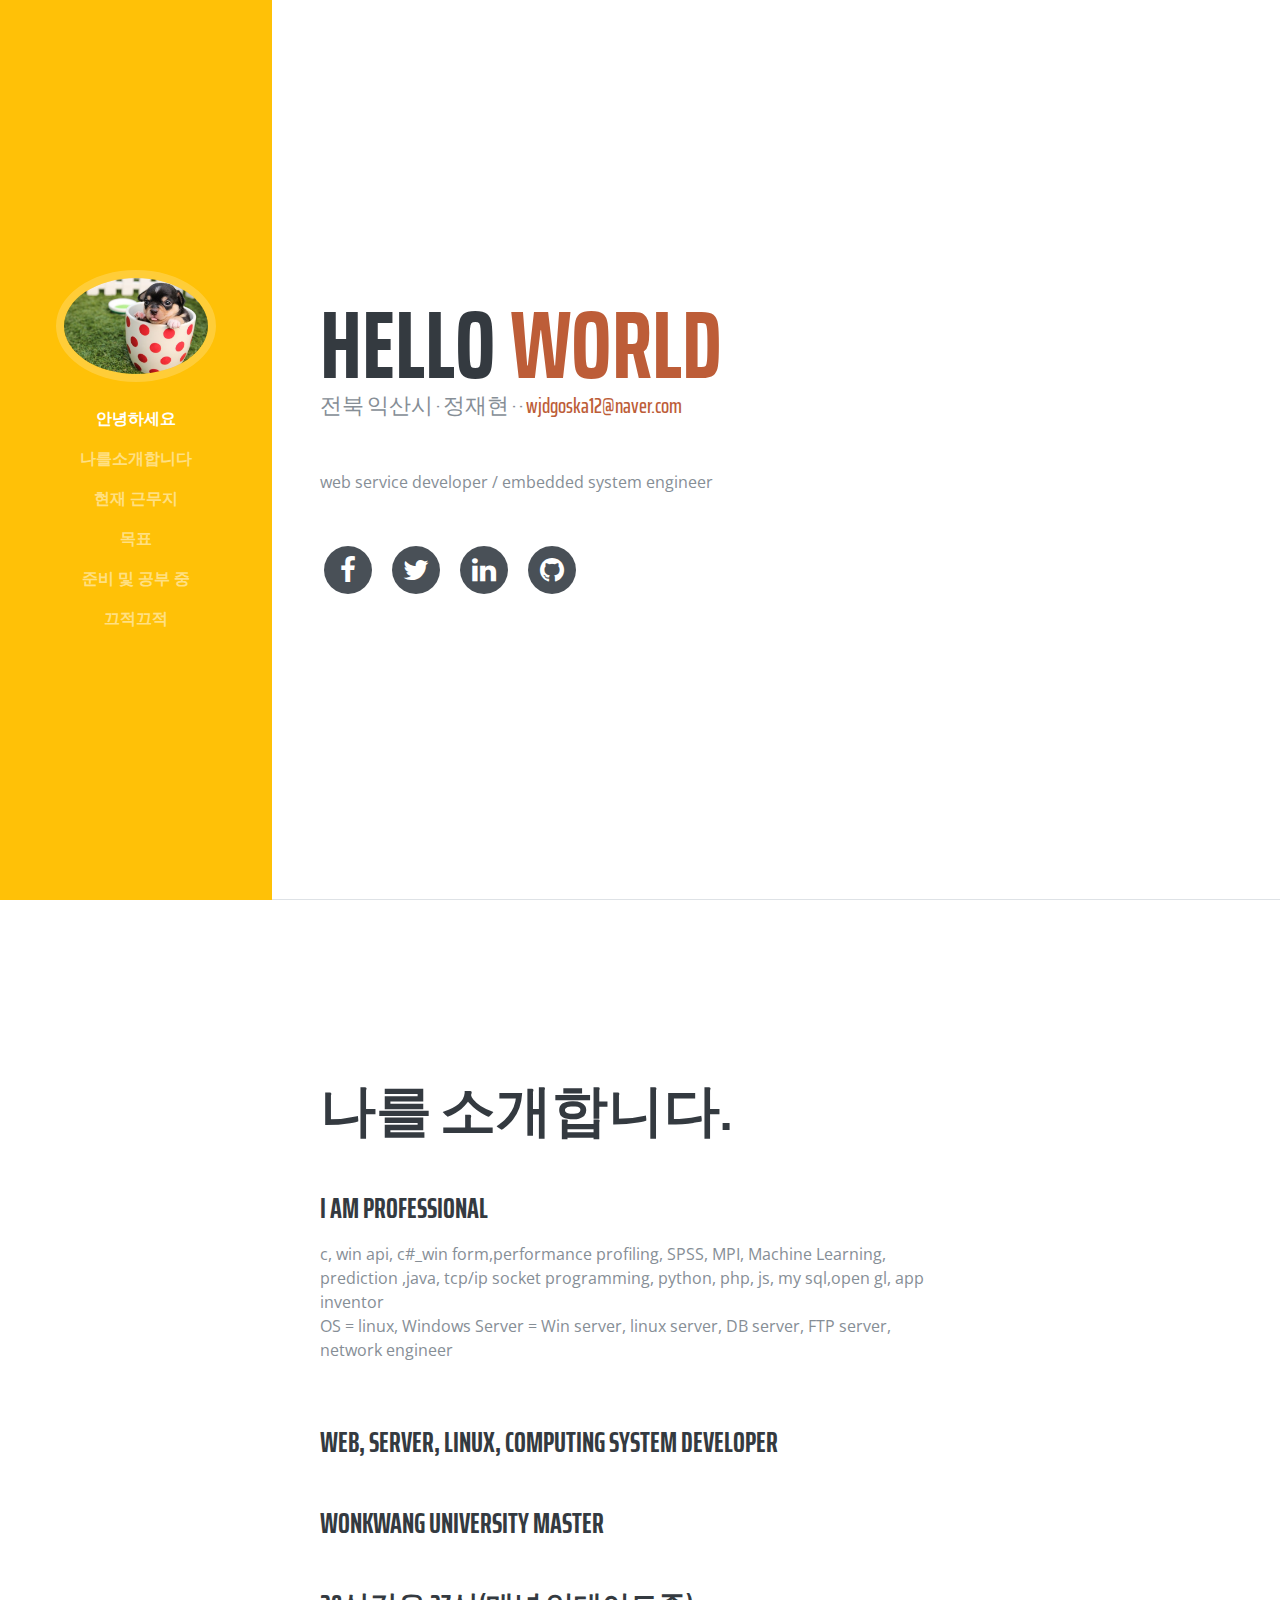
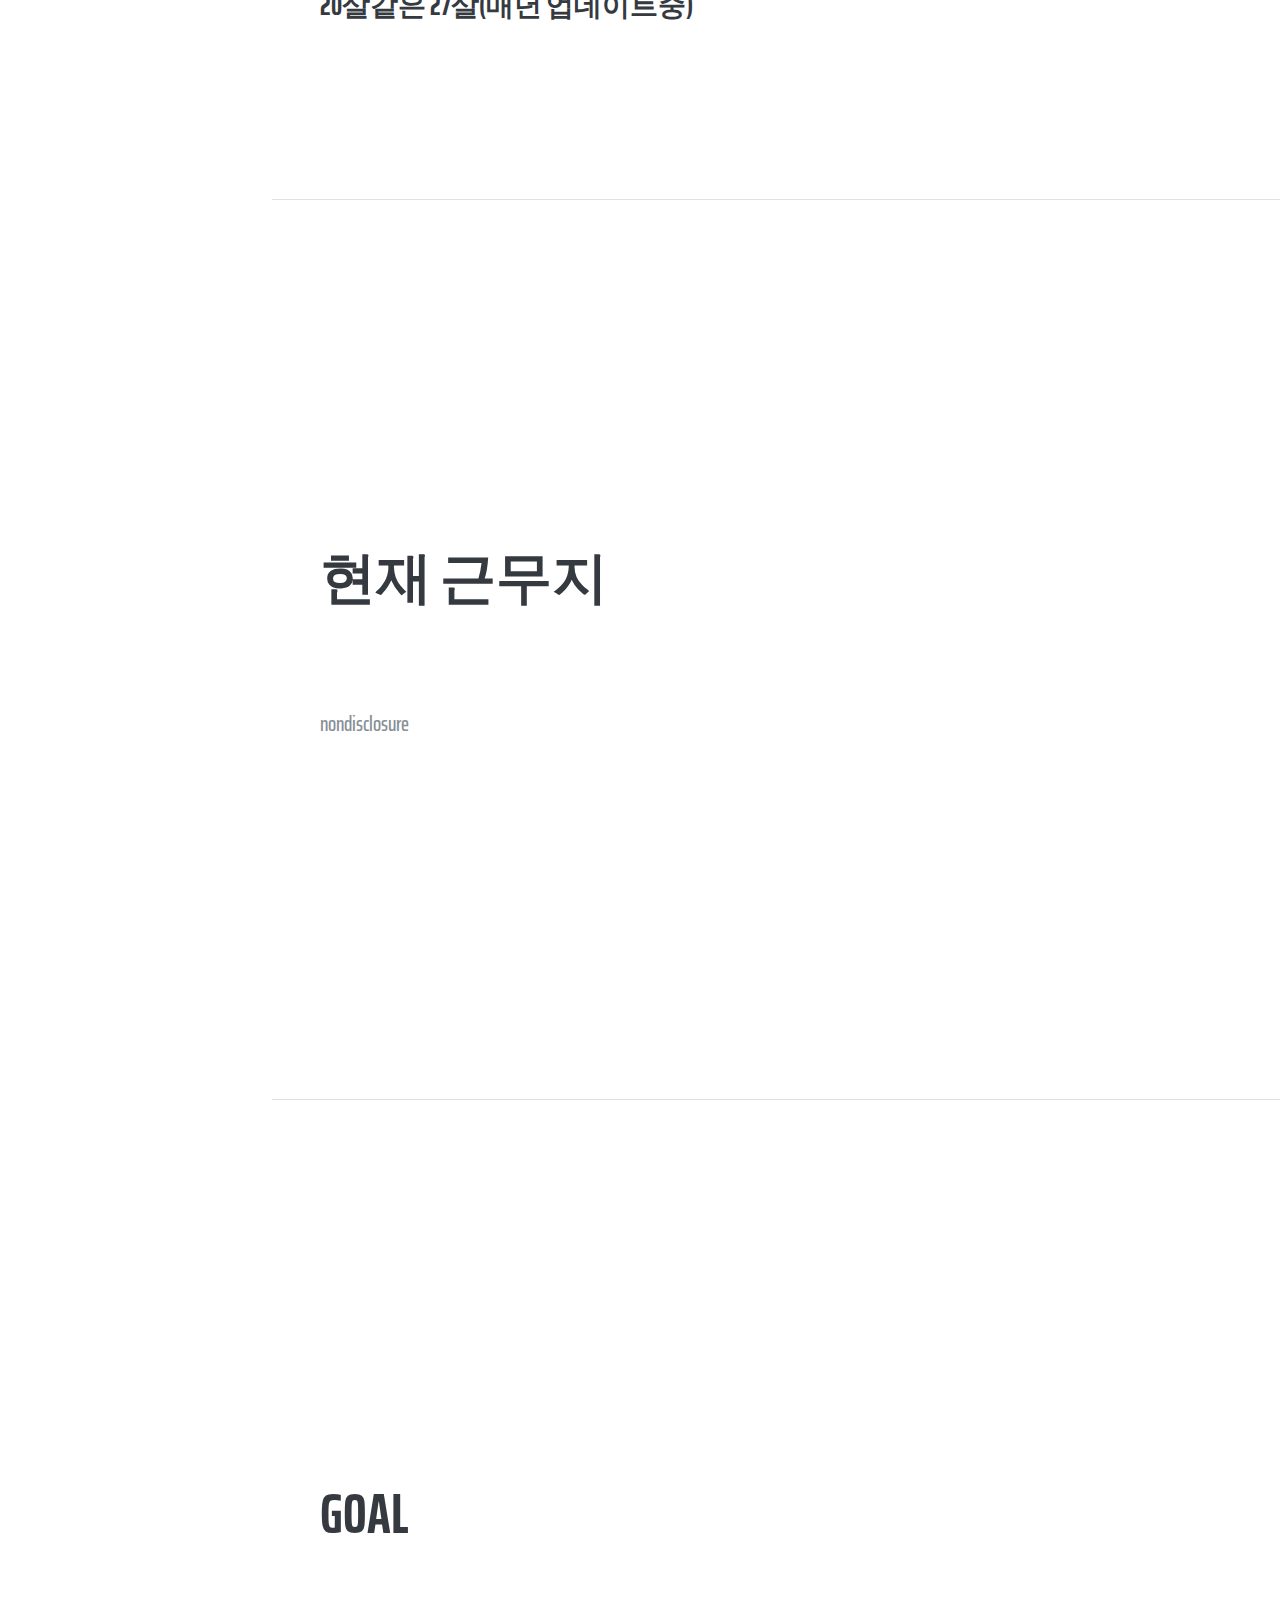
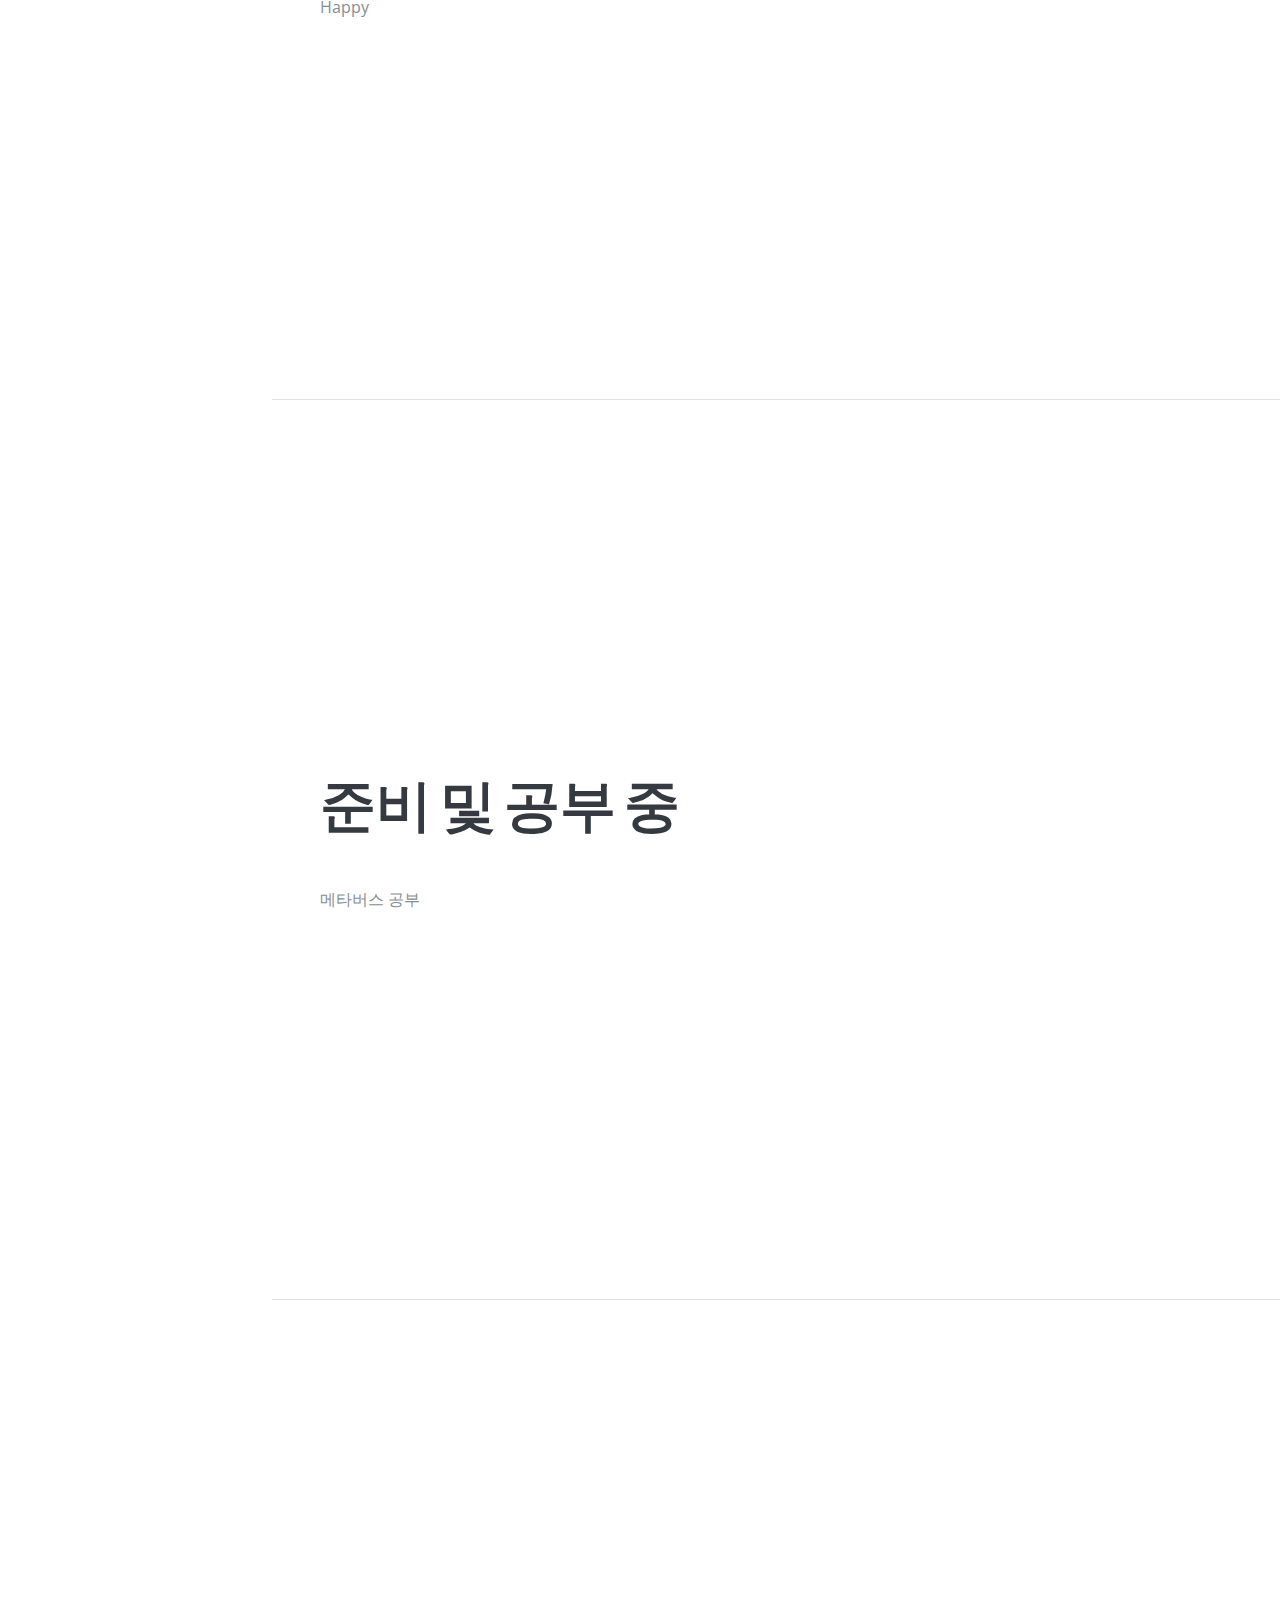
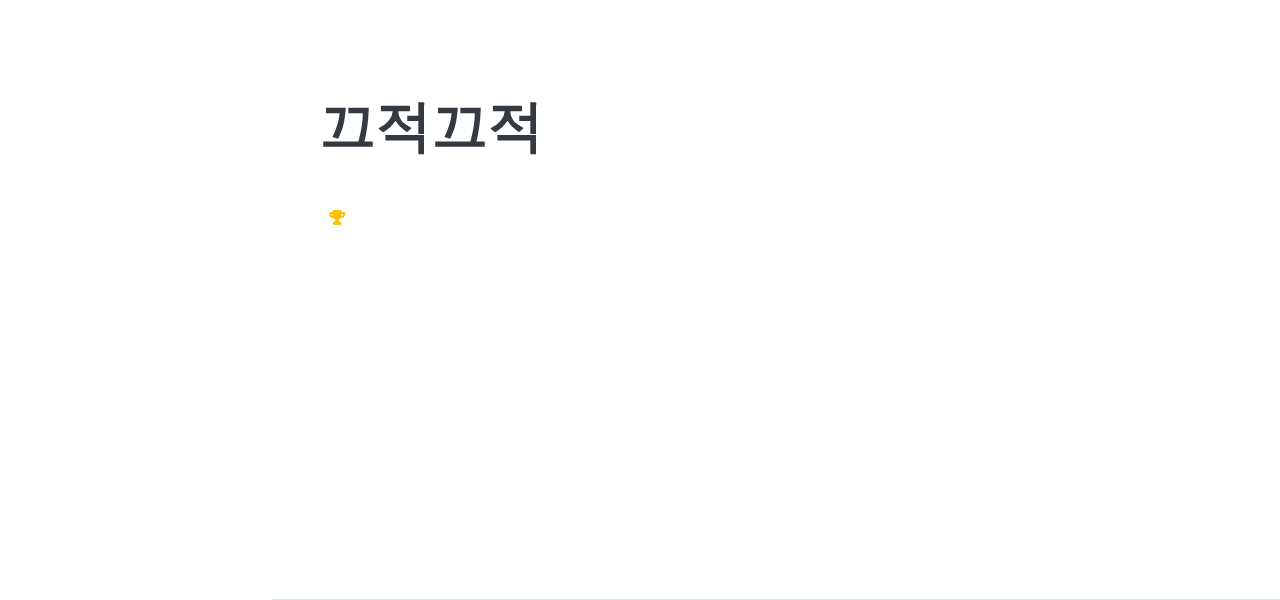
==== commit 88c26c04: "Update index.html" ====
--- a/index.html
+++ b/index.html
@@ -119,7 +119,7 @@
             <div class="resume-content mr-auto">
               <h3 class="mb-0">I am professional</h3>
               <div class="subheading mb-3"></div>
-              <p>c, win api, c#_win form,performance profiling, SPSS,  MPI, Machine Learning, prediction ,java, tcp/ip socket programming, python, php, js, my sql,open gl, app inventor<br>OS = linux, Windows Server = Win server, linux server, DB server, FTP server, network engineer</div>
+              <p> c, win api, c#_win form,performance profiling, SPSS,  MPI, Machine Learning, prediction ,java, tcp/ip socket programming, python, php, js, my sql,open gl, app inventor<br>OS = linux, Windows Server = Win server, linux server, DB server, FTP server, network engineer</div>
             <div class="resume-date text-md-right">
               <span class="text-primary"> </span>
             </div>
@@ -147,7 +147,7 @@
 
           <div class="resume-item d-flex flex-column flex-md-row">
             <div class="resume-content mr-auto">
-              <h3 class="mb-0">20살같은 26살(매년 업데이트중)</h3>
+              <h3 class="mb-0">20살같은 27살(매년 업데이트중)</h3>
               
             </div>
             <div class="resume-date text-md-right">
@@ -173,7 +173,7 @@
           </div>
           <div class="resume-item d-flex flex-column flex-md-row">
             <div class="resume-content mr-auto">
-              <div class="subheading mb-3">wonkwang university conputing system lab</div>
+              <div class="subheading mb-3">Nondisclosure</div>
             
             </div>
             <div class="resume-date text-md-right">
@@ -187,15 +187,15 @@
       <section class="resume-section p-3 p-lg-5 d-flex flex-column" id="skills">
         <div class="my-auto">
           <h2 class="mb-5">goal</h2>
-               My goal is to live a healthy life. <br> 취직...
+               Happy
         </div>
       </section>
 
       <section class="resume-section p-3 p-lg-5 d-flex flex-column" id="interests">
         <div class="my-auto">
           <h2 class="mb-5">준비 및 공부 중</h2>
-          <p>고성능 컴퓨터 자원활용법 향상 관련 논문</p>
-          <p class="mb-0">보안 자격증, 토익</p>
+          <p>메타버스 공부</p>
+          <p class="mb-0"></p>
         </div>
       </section>
 
